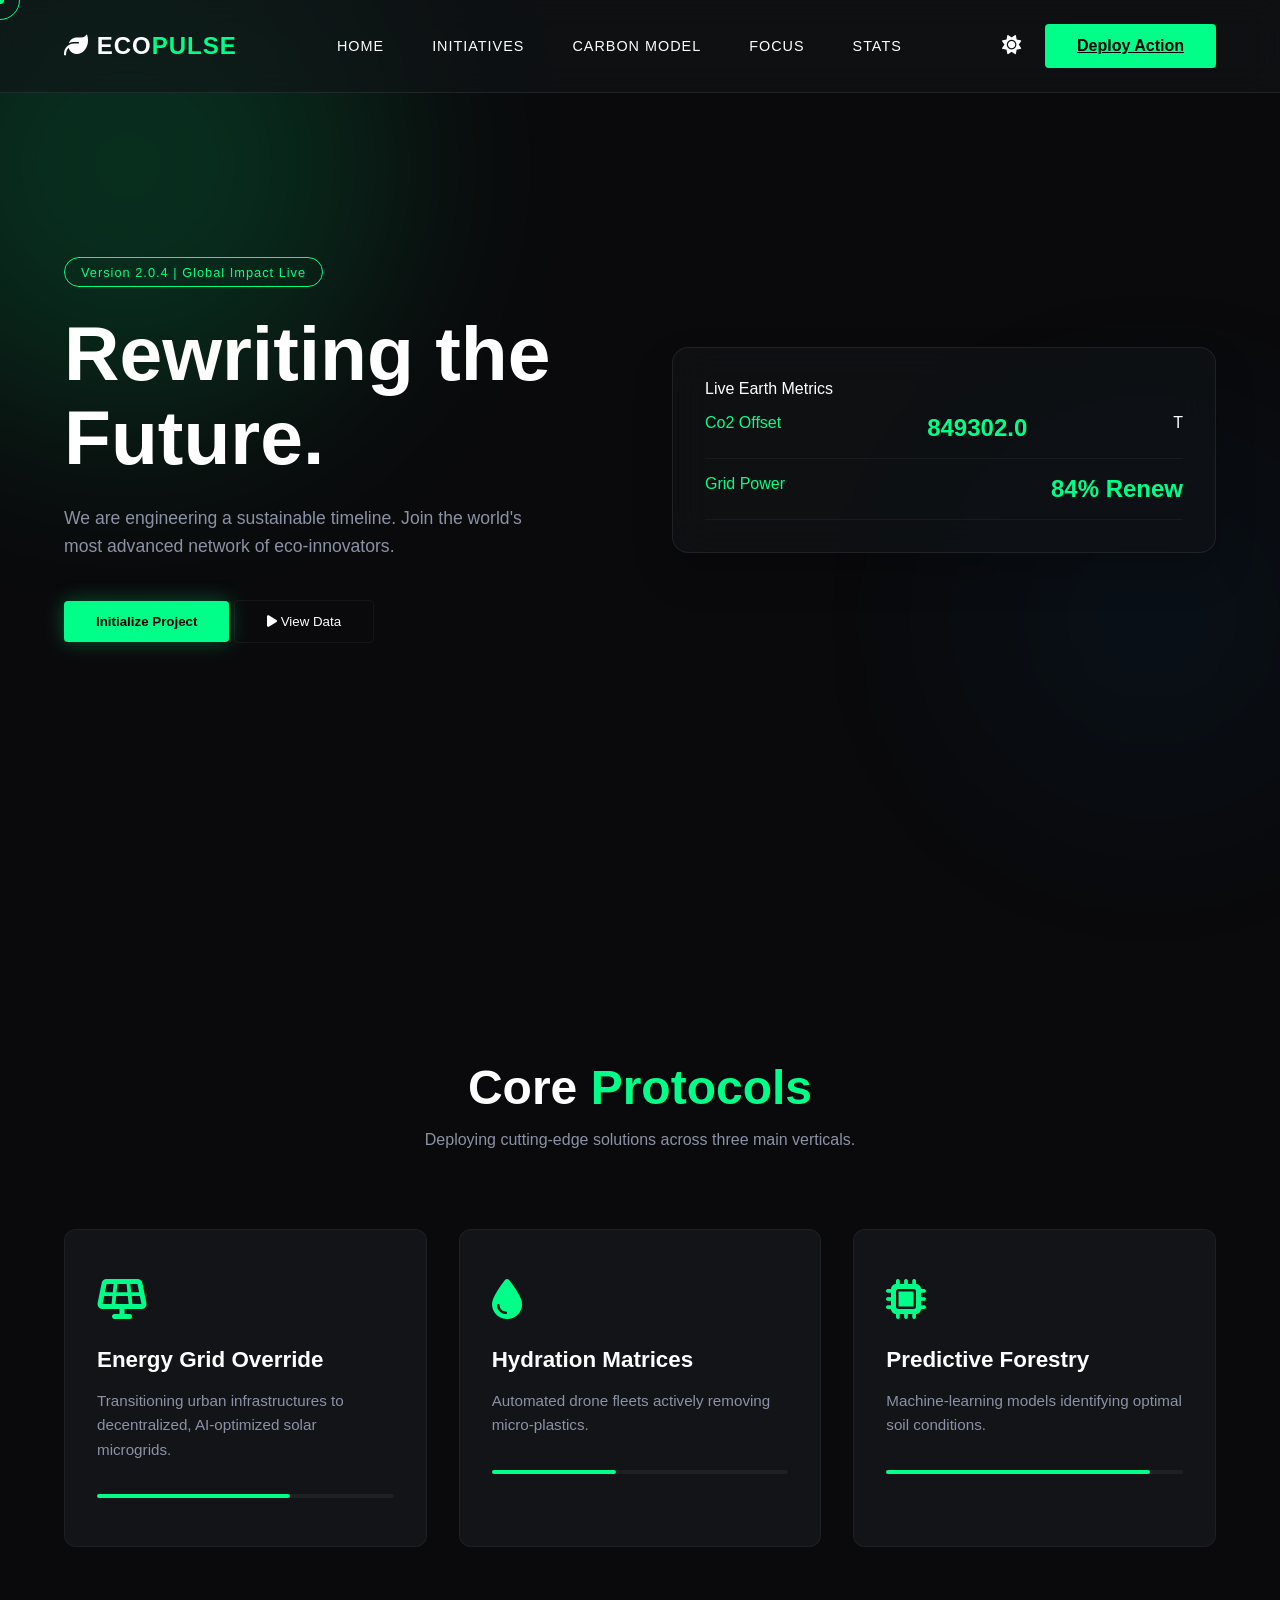
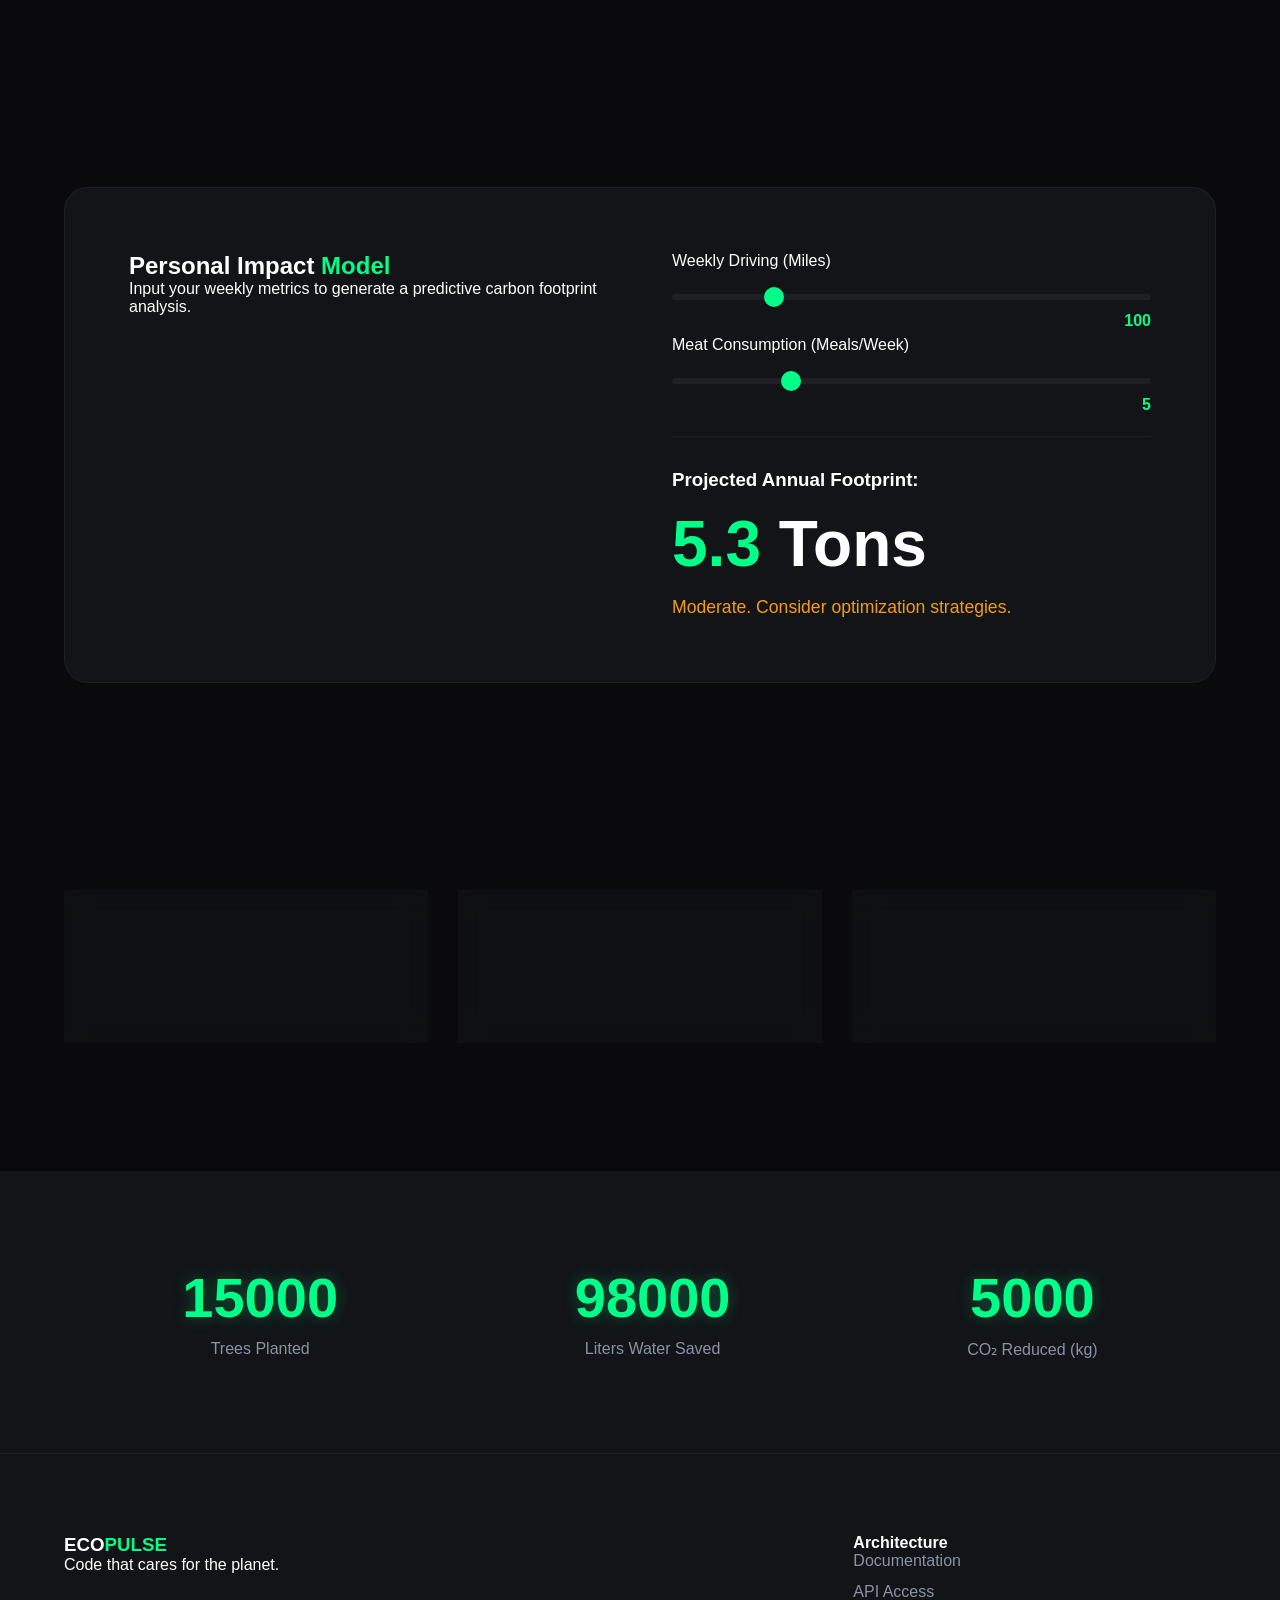
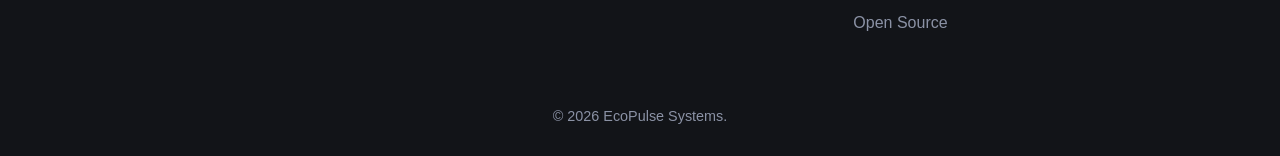
==== index.html @ dd0f26e0 "updated index.html" ====
<!DOCTYPE html>
<html lang="en" data-theme="dark">
<head>
<meta charset="UTF-8" />
<meta name="viewport" content="width=device-width, initial-scale=1.0" />

<title>EcoPulse | Next-Gen Sustainability</title>

<link
  href="https://api.fontshare.com/v2/css?f[]=clash-display@200,400,600,700&f[]=satoshi@300,400,500,700&display=swap"
  rel="stylesheet"
/>

<link
  rel="stylesheet"
  href="https://cdnjs.cloudflare.com/ajax/libs/font-awesome/6.4.0/css/all.min.css"
/>

<style>
:root{
    --bg-base:#0a0a0c;
    --bg-surface:#121418;

    --text-primary:#ffffff;
    --text-secondary:#8b92a5;

    --accent-primary:#00ff88;
    --accent-glow:rgba(0,255,136,.3);

    --border-color:rgba(255,255,255,.05);

    --glass-bg:rgba(18,20,24,.6);
    --glass-border:1px solid rgba(255,255,255,.08);

    --font-display:'Clash Display',sans-serif;
    --font-body:'Satoshi',sans-serif;

    --transition-smooth:all .4s cubic-bezier(.16,1,.3,1);
}

[data-theme="light"]{
    --bg-base:#f4f6f8;
    --bg-surface:#ffffff;

    --text-primary:#0f172a;
    --text-secondary:#64748b;

    --accent-primary:#059669;
    --accent-glow:rgba(5,150,105,.2);

    --border-color:rgba(0,0,0,.1);

    --glass-bg:rgba(255,255,255,.7);
    --glass-border:1px solid rgba(0,0,0,.05);
}

*{
    margin:0;
    padding:0;
    box-sizing:border-box;
}

html{
    scroll-behavior:smooth;
}

body{
    background:var(--bg-base);
    color:var(--text-primary);
    font-family:var(--font-body);
    overflow-x:hidden;
    transition:background-color .5s ease,color .5s ease;
}

/* ================= CURSOR ================= */

.cursor-dot{
    width:8px;
    height:8px;
    background:var(--accent-primary);
    position:fixed;
    border-radius:50%;
    pointer-events:none;
    z-index:9999;
    transform:translate(-50%,-50%);
}

.cursor-outline{
    width:40px;
    height:40px;
    border:1px solid var(--accent-primary);
    position:fixed;
    border-radius:50%;
    pointer-events:none;
    z-index:9998;
    transform:translate(-50%,-50%);
    transition:width .2s,height .2s,background-color .2s;
}

/* ================= PRELOADER ================= */

.preloader{
    position:fixed;
    inset:0;
    background:var(--bg-base);
    z-index:10000;

    display:flex;
    flex-direction:column;
    justify-content:center;
    align-items:center;

    transition:opacity .8s ease;
}

.loader-ring{
    width:60px;
    height:60px;
    border:3px solid var(--border-color);
    border-top-color:var(--accent-primary);
    border-radius:50%;

    animation:spin 1s linear infinite;
    margin-bottom:20px;
}

@keyframes spin{
    100%{
        transform:rotate(360deg);
    }
}

/* ================= AMBIENT ================= */

.ambient-orb{
    position:fixed;
    border-radius:50%;
    filter:blur(100px);
    z-index:-1;
    opacity:.5;
}

.orb-1{
    width:40vw;
    height:40vw;
    background:var(--accent-glow);
    top:-10%;
    left:-10%;
}

.orb-2{
    width:30vw;
    height:30vw;
    background:rgba(0,150,255,.1);
    bottom:10%;
    right:-5%;
}

/* ================= TYPOGRAPHY ================= */

h1,h2,h3{
    font-family:var(--font-display);
    font-weight:600;
}

span{
    color:var(--accent-primary);
}

/* ================= NAVBAR ================= */

.navbar{
    position:fixed;
    top:0;
    width:100%;
    padding:1.5rem 5%;

    display:flex;
    justify-content:space-between;
    align-items:center;

    background:var(--glass-bg);
    backdrop-filter:blur(16px);

    border-bottom:var(--glass-border);

    z-index:100;

    transition:var(--transition-smooth);
}

.navbar.scrolled{
    padding:1rem 5%;
}

.logo{
    font-size:1.5rem;
    font-family:var(--font-display);
    font-weight:700;
    letter-spacing:1px;
}

.nav-links{
    display:flex;
    gap:3rem;
    list-style:none;
}

.nav-links a{
    color:var(--text-primary);
    text-decoration:none;
    font-weight:500;
    font-size:.9rem;
    text-transform:uppercase;
    letter-spacing:1px;
}

.nav-actions{
    display:flex;
    gap:1.5rem;
    align-items:center;
}

#theme-toggle{
    background:none;
    border:none;
    color:var(--text-primary);
    font-size:1.2rem;
}

/* ================= BUTTONS ================= */

.btn-primary{
    background:var(--accent-primary);
    color:#000;

    padding:.8rem 2rem;

    border:none;
    border-radius:4px;

    font-weight:600;
    font-family:var(--font-body);

    transition:var(--transition-smooth);
}

.btn-glow{
    box-shadow:0 0 20px var(--accent-glow);
}

.btn-primary:hover{
    transform:translateY(-2px);
    box-shadow:0 0 30px var(--accent-glow);
}

.btn-secondary{
    background:transparent;
    color:var(--text-primary);

    padding:.8rem 2rem;

    border:1px solid var(--border-color);
    border-radius:4px;

    transition:var(--transition-smooth);
}

.btn-secondary:hover{
    background:var(--border-color);
}

/* ================= HERO ================= */

.hero{
    min-height:100vh;

    display:grid;
    grid-template-columns:1fr 1fr;

    align-items:center;

    padding:0 5%;
    gap:4rem;

    position:relative;
}

.hero-content h1{
    font-size:clamp(3rem,6vw,5.5rem);
    line-height:1.1;
    margin:1.5rem 0;
}

.hero-description{
    color:var(--text-secondary);
    font-size:1.1rem;
    line-height:1.6;

    max-width:500px;

    margin-bottom:2.5rem;
}

.badge{
    display:inline-block;

    padding:.4rem 1rem;

    border:1px solid var(--accent-primary);

    color:var(--accent-primary);

    border-radius:50px;

    font-size:.8rem;
    letter-spacing:1px;
}

/* ================= GLASS PANEL ================= */

.glass-panel{
    background:var(--glass-bg);
    backdrop-filter:blur(20px);

    border:var(--glass-border);

    border-radius:16px;
    padding:2rem;

    box-shadow:0 20px 40px rgba(0,0,0,.2);
}

.floating{
    animation:float 6s ease-in-out infinite;
}

@keyframes float{
    0%{
        transform:translateY(0);
    }

    50%{
        transform:translateY(-20px);
    }

    100%{
        transform:translateY(0);
    }
}

.metric{
    display:flex;
    justify-content:space-between;

    padding:1rem 0;

    border-bottom:1px solid var(--border-color);
}

.metric .value{
    font-family:var(--font-display);
    font-size:1.5rem;
    font-weight:600;
}

.text-green{
    color:var(--accent-primary);
}

/* ================= FEATURES ================= */

.features-section{
    padding:10rem 5%;
}

.section-header{
    text-align:center;
    margin-bottom:5rem;
}

.section-header h2{
    font-size:3rem;
}

.section-header p{
    color:var(--text-secondary);
    margin-top:1rem;
}

.cards-wrapper{
    display:grid;
    grid-template-columns:repeat(auto-fit,minmax(300px,1fr));
    gap:2rem;
}

.feature-card{
    background:var(--bg-surface);

    border:1px solid var(--border-color);

    padding:3rem 2rem;

    border-radius:12px;

    transition:var(--transition-smooth);

    position:relative;
    overflow:hidden;
}

.feature-card:hover{
    transform:translateY(-10px);
    border-color:var(--accent-primary);
}

.card-icon{
    font-size:2.5rem;
    color:var(--accent-primary);
    margin-bottom:1.5rem;
}

.feature-card h3{
    margin-bottom:1rem;
    font-size:1.4rem;
}

.feature-card p{
    color:var(--text-secondary);
    line-height:1.6;
    font-size:.95rem;
    margin-bottom:2rem;
}
/* ================= POPUP ================= */

.protocol-popup{
    position:fixed;
    inset:0;

    background:rgba(0,0,0,.7);

    backdrop-filter:blur(10px);

    display:none;
    justify-content:center;
    align-items:center;

    padding:2rem;

    z-index:9999;
}

.protocol-popup.active{
    display:flex;
}
.protocol-popup{
    display:none;
}
.popup-card{
    position:relative;
}

.popup-card{
    position:relative;

    width:90%;
    max-width:900px;

    max-height:85vh;

    overflow-y:auto;

    padding:40px;

    border-radius:25px;

    background:var(--bg-surface);

    border:1px solid var(--border-color);

    box-shadow:0 0 40px rgba(0,0,0,.5);
}

@keyframes popupShow{

    from{
        opacity:0;
        transform:translateY(30px) scale(.95);
    }

    to{
        opacity:1;
        transform:translateY(0) scale(1);
    }
}

#close-popup{
    position:absolute;
    top:15px;
    right:15px;

    width:45px;
    height:45px;

    border:none;
    border-radius:50%;

    background:#00ff88;
    color:#000;

    display:flex;
    align-items:center;
    justify-content:center;

    font-size:1.4rem;
    font-weight:bold;

    z-index:999999;

    cursor:pointer;

    box-shadow:0 0 20px rgba(0,255,136,.5);

    transition:.3s ease;
}

#close-popup:hover{
    transform:scale(1.1) rotate(90deg);
}
.popup-header{
    text-align:center;
    margin-bottom:3rem;
}

.popup-header h2{
    font-size:3rem;
    margin-bottom:1rem;
}

.popup-header p{
    color:var(--text-secondary);
    line-height:1.7;
}

.mode-switcher{
    display:flex;
    justify-content:center;
    gap:1rem;
    margin-bottom:2rem;
    flex-wrap:wrap;
}

.mode-btn{
    background:var(--bg-base);

    border:1px solid var(--border-color);

    color:var(--text-primary);

    padding:.8rem 1.5rem;

    border-radius:12px;

    transition:.3s;
}

.mode-btn.active{
    background:var(--accent-primary);
    color:#000;
}

.graph-container{
    position:relative;

    height:320px;

    background:var(--glass-bg);

    border:1px solid var(--border-color);

    border-radius:20px;

    overflow:hidden;

    margin-bottom:3rem;
}

.graph-grid{
    position:absolute;
    inset:0;

    background-image:
        linear-gradient(
            rgba(255,255,255,.04) 1px,
            transparent 1px
        ),
        linear-gradient(
            90deg,
            rgba(255,255,255,.04) 1px,
            transparent 1px
        );

    background-size:50px 50px;
}

.graph-svg{
    width:100%;
    height:100%;
}

.stats-grid{
    display:grid;
    grid-template-columns:repeat(auto-fit,minmax(200px,1fr));
    gap:2rem;

    margin-bottom:2rem;
}

.info-box{
    background:var(--bg-base);

    border:1px solid var(--border-color);

    border-radius:20px;

    padding:2rem;

    text-align:center;
}

.info-box h3{
    color:var(--accent-primary);
    font-size:2rem;
    margin-bottom:10px;
}

.info-box p{
    color:var(--text-secondary);
}

.protocol-info{
    background:var(--glass-bg);

    border:1px solid var(--border-color);

    border-radius:20px;

    padding:2rem;
}

.protocol-info h3{
    margin-bottom:1rem;
}

.protocol-info p{
    color:var(--text-secondary);
    line-height:1.8;
}

.card-progress{
    height:4px;
    background:var(--border-color);
    border-radius:2px;
    width:100%;
}

.progress-fill{
    height:100%;
    background:var(--accent-primary);
    border-radius:2px;
}
#close-popup{
    position:absolute;
    top:20px;
    right:20px;

    width:55px;
    height:55px;

    background:white;
    color:black;

    border:3px solid #00ff88;
    border-radius:50%;

    display:flex;
    align-items:center;
    justify-content:center;

    font-size:28px;
    font-weight:900;

    z-index:999999999;

    cursor:pointer;

    box-shadow:
        0 0 20px rgba(0,255,136,.7),
        0 0 40px rgba(0,255,136,.3);

    transition:.3s ease;
}

#close-popup:hover{
    transform:scale(1.12) rotate(90deg);
}

/* ================= CALCULATOR ================= */

.interactive-section{
    padding:5rem 5%;
    display:flex;
    justify-content:center;
}

.calculator-container{
    display:grid;
    grid-template-columns:1fr 1fr;
    gap:4rem;

    background:var(--bg-surface);

    padding:4rem;

    border-radius:24px;

    border:1px solid var(--border-color);

    width:100%;
    max-width:1200px;
}

/* ================= FOCUS CARDS ================= */

#Focus{
    padding:8rem 5%;
}

.cards{
    display:grid;
    grid-template-columns:repeat(auto-fit,minmax(260px,1fr));
    gap:30px;
}

.card{
    background:var(--glass-bg);

    backdrop-filter:blur(12px);

    border:1px solid var(--border-color);

    padding:30px;

    border-radius:25px;

    text-align:center;

    transition:.4s;

    position:relative;
    overflow:hidden;
}

.card::before{
    content:"";

    position:absolute;

    top:-50%;
    left:-50%;

    width:200%;
    height:200%;

    background:linear-gradient(
        45deg,
        transparent,
        var(--accent-primary),
        transparent
    );

    transform:rotate(45deg);

    opacity:0;

    transition:.5s;
}

.card:hover::before{
    opacity:.4;
}

.card:hover{
    transform:translateY(-15px) scale(1.05);
    box-shadow:0 0 35px var(--accent-glow);
}

.card img{
    width:70px;
    margin-bottom:20px;
}

.card p{
    color:var(--text-secondary);
    margin-top:10px;
}


/* ================= FOCUS POPUP ================= */

.focus-popup{
    position:fixed;
    inset:0;

    background:rgba(0,0,0,.7);
    backdrop-filter:blur(10px);

    display:none;
    align-items:center;
    justify-content:center;

    padding:20px;

    z-index:9999;
}

.focus-popup.active{
    display:flex;
}

.focus-popup-card{
    position:relative;

    width:90%;
    max-width:850px;

    background:var(--bg-surface);

    border:1px solid var(--border-color);

    border-radius:25px;

    padding:40px;

    overflow:hidden;

    animation:popupShow .4s ease;
}

@keyframes popupShow{
    from{
        opacity:0;
        transform:scale(.9);
    }

    to{
        opacity:1;
        transform:scale(1);
    }
}

#close-focus-popup{
    position:absolute;
    top:15px;
    right:15px;

    width:40px;
    height:40px;

    border:none;
    border-radius:50%;

    background:var(--accent-primary);
    color:#000;

    font-size:20px;
    font-weight:bold;

    cursor:pointer;
}

.focus-top h2{
    font-size:2.5rem;
    margin-bottom:20px;
}

.focus-top p{
    color:var(--text-secondary);
    line-height:1.8;
    font-size:1.05rem;
}

.focus-stats{
    margin-top:40px;

    display:grid;
    grid-template-columns:repeat(auto-fit,minmax(180px,1fr));

    gap:20px;
}

.focus-stat-box{
    background:rgba(255,255,255,.03);

    border:1px solid var(--border-color);

    padding:25px;

    border-radius:20px;

    text-align:center;
}

.focus-stat-box h3{
    font-size:2rem;
    color:var(--accent-primary);

    margin-bottom:10px;
}

.focus-stat-box p{
    color:var(--text-secondary);
}
/* ================= STATS ================= */

#stats{
    display:flex;
    justify-content:space-around;
    flex-wrap:wrap;

    background:var(--bg-surface);

    padding:4rem 5%;
}

.stat{
    text-align:center;
    margin:30px;
}

.stat h3{
    font-size:3.5rem;
    color:var(--accent-primary);

    text-shadow:0 0 15px var(--accent-glow);
}

.stat p{
    color:var(--text-secondary);
    margin-top:10px;
}

/* ================= FORM ================= */

.input-group{
    margin-bottom:2rem;
}

.input-group label{
    display:block;
    margin-bottom:1rem;
    font-weight:500;
}

.slider{
    width:100%;
    appearance:none;

    height:6px;
    border-radius:3px;

    background:var(--border-color);

    outline:none;
}

.slider::-webkit-slider-thumb{
    appearance:none;

    width:20px;
    height:20px;

    border-radius:50%;

    background:var(--accent-primary);
}

.slider-val{
    float:right;
    margin-top:.5rem;

    font-family:var(--font-display);
    font-weight:600;

    color:var(--accent-primary);
}

.result-display{
    margin-top:3rem;
    padding-top:2rem;

    border-top:1px solid var(--border-color);
}

.result-number{
    font-size:4rem;
    font-family:var(--font-display);
    font-weight:700;

    color:var(--text-primary);

    margin:1rem 0;
}

.feedback-text{
    font-size:1.1rem;
}

/* ================= FOOTER ================= */

footer{
    padding:5rem 5% 2rem;

    background:var(--bg-surface);

    border-top:1px solid var(--border-color);
}

.footer-grid{
    display:grid;
    grid-template-columns:2fr 1fr;
    gap:4rem;

    margin-bottom:4rem;
}

.footer-links a{
    display:block;

    color:var(--text-secondary);

    text-decoration:none;

    margin-bottom:.8rem;
}

.footer-links a:hover{
    color:var(--accent-primary);
}

.footer-bottom{
    text-align:center;
    color:var(--text-secondary);
    font-size:.9rem;
}

/* ================= RESPONSIVE ================= */

@media(max-width:968px){

    .hero,
    .calculator-container{
        grid-template-columns:1fr;
    }

    .nav-links{
        display:none;
    }

    .hero-content{
        text-align:center;
        margin-top:6rem;
    }

    .hero-description{
        margin:1.5rem auto;
    }

    #stats{
        flex-direction:column;
        align-items:center;
    }
}
</style>
</head>

<body>

<div class="cursor-dot"></div>
<div class="cursor-outline"></div>

<div class="preloader" id="preloader">
    <div class="loader-ring"></div>
    <span class="loader-text">Initializing EcoPulse...</span>
</div>

<div class="ambient-orb orb-1"></div>
<div class="ambient-orb orb-2"></div>

<nav class="navbar" id="navbar">

    <div class="logo">
        <i class="fa-solid fa-leaf"></i>
        ECO<span>PULSE</span>
    </div>

    <ul class="nav-links">
        <li><a href="#home" class="hover-target">Home</a></li>
        <li><a href="#mission" class="hover-target">Initiatives</a></li>
        <li><a href="#calculator" class="hover-target">Carbon Model</a></li>
        <li><a href="#Focus" class="hover-target">Focus</a></li>
        <li><a href="#stats" class="hover-target">Stats</a></li>
    </ul>

    <div class="nav-actions">

        <button id="theme-toggle" class="hover-target">
            <i class="fa-solid fa-sun"></i>
        </button>

        <a href="#join" class="btn-primary hover-target">
            Deploy Action
        </a>

    </div>

</nav>

<main>

<section id="home" class="hero">

    <div class="hero-content">

        <div class="badge">
            Version 2.0.4 | Global Impact Live
        </div>

        <h1>
            Rewriting the Future.
        </h1>

        <p class="hero-description">
            We are engineering a sustainable timeline.
            Join the world's most advanced network of eco-innovators.
        </p>

        <div class="hero-cta">

            <button class="btn-primary hover-target btn-glow" id="initiateProjectBtn">
                Initialize Project
            </button>

            <button class="btn-secondary hover-target" id="viewDataBtn">
                <i class="fa-solid fa-play"></i>
                View Data
            </button>

        </div>

    </div>

    <div class="hero-visual">

        <div class="glass-panel floating">

            <div class="panel-header">
                Live Earth Metrics
            </div>

            <div class="panel-body">

                <div class="metric">
                    <span class="label">Co2 Offset</span>
                    <span class="value dynamic-counter" data-target="849302">0</span>T
                </div>

                <div class="metric">
                    <span class="label">Grid Power</span>
                    <span class="value text-green">84% Renew</span>
                </div>

            </div>

        </div>

    </div>

</section>

<section id="mission" class="features-section">

    <div class="section-header">

        <h2>
            Core <span>Protocols</span>
        </h2>

        <p>
            Deploying cutting-edge solutions across three main verticals.
        </p>

    </div>

    <div class="cards-wrapper">

        <div class="feature-card hover-target">

            <div class="card-icon">
                <i class="fa-solid fa-solar-panel"></i>
            </div>

            <h3>Energy Grid Override</h3>

            <p>
                Transitioning urban infrastructures to decentralized,
                AI-optimized solar microgrids.
            </p>

            <div class="card-progress">
                <div class="progress-fill" style="width:65%"></div>
            </div>

        </div>

        <div class="feature-card hover-target">

            <div class="card-icon">
                <i class="fa-solid fa-droplet"></i>
            </div>

            <h3>Hydration Matrices</h3>

            <p>
                Automated drone fleets actively removing micro-plastics.
            </p>

            <div class="card-progress">
                <div class="progress-fill" style="width:42%"></div>
            </div>

        </div>

        <div class="feature-card hover-target">

            <div class="card-icon">
                <i class="fa-solid fa-microchip"></i>
            </div>

            <h3>Predictive Forestry</h3>

            <p>
                Machine-learning models identifying optimal soil conditions.
            </p>

            <div class="card-progress">
                <div class="progress-fill" style="width:89%"></div>
            </div>

        </div>

    </div>

</section>
<!-- =========================
PUT THIS RIGHT BELOW
THE CORE PROTOCOLS SECTION
========================= -->

<section id="protocol-popup" class="protocol-popup">

    <div class="popup-card">

         <button id="close-popup">✕</button>

        <div class="popup-header">

            <h2 id="popup-title">
                Energy Grid <span>Override</span>
            </h2>

            <p id="popup-description">
                Smart renewable energy distribution system.
            </p>

        </div>

        <div class="mode-switcher">

            <button class="mode-btn active" data-mode="1">
                1Y
            </button>

            <button class="mode-btn" data-mode="5">
                5Y
            </button>

            <button class="mode-btn" data-mode="10">
                10Y
            </button>

            <button class="mode-btn" data-mode="max">
                MAX
            </button>

        </div>

        <div class="graph-container">

            <div class="graph-grid"></div>

            <svg class="graph-svg" viewBox="0 0 800 300">

                <polyline
                    id="graph-line"
                    fill="none"
                    stroke="var(--accent-primary)"
                    stroke-width="5"
                    stroke-linecap="round"
                    stroke-linejoin="round"
                ></polyline>

            </svg>

        </div>

        <div class="stats-grid">

            <div class="info-box">
                <h3 id="popup-stat1">84%</h3>
                <p>Efficiency</p>
            </div>

            <div class="info-box">
                <h3 id="popup-stat2">2.3M</h3>
                <p>People Impacted</p>
            </div>

            <div class="info-box">
                <h3 id="popup-stat3">-45%</h3>
                <p>Carbon Reduction</p>
            </div>

        </div>

        <div class="protocol-info">

            <h3>
                System Overview
            </h3>

            <p id="popup-info">
                Detailed information appears here.
            </p>

        </div>

    </div>

</section>

<section id="calculator" class="interactive-section">

    <div class="calculator-container">

        <div class="calc-info">

            <h2>
                Personal Impact <span>Model</span>
            </h2>

            <p>
                Input your weekly metrics to generate
                a predictive carbon footprint analysis.
            </p>

        </div>

        <div class="calc-form">

            <div class="input-group">

                <label>Weekly Driving (Miles)</label>

                <input
                    type="range"
                    id="drive-input"
                    min="0"
                    max="500"
                    value="100"
                    class="slider hover-target"
                />

                <span id="drive-val" class="slider-val">100</span>

            </div>

            <div class="input-group">

                <label>Meat Consumption (Meals/Week)</label>

                <input
                    type="range"
                    id="meat-input"
                    min="0"
                    max="21"
                    value="5"
                    class="slider hover-target"
                />

                <span id="meat-val" class="slider-val">5</span>

            </div>

            <div class="result-display">

                <h3>Projected Annual Footprint:</h3>

                <div class="result-number">
                    <span id="total-carbon">4.2</span>
                    Tons
                </div>

                <p id="calc-feedback" class="feedback-text text-green">
                    Optimal. You are below the global average.
                </p>

            </div>

        </div>

    </div>

</section>

<section id="Focus">

    <div class="cards">

        <div class="card">

            <img src="https://cdn-icons-png.flaticon.com/512/2917/2917990.png">

            <h3>Clean Air</h3>

            <p>
                Reduce pollution and protect lungs.
            </p>

        </div>

        <div class="card">

            <img src="https://cdn-icons-png.flaticon.com/512/4149/4149641.png">

            <h3>Pure Water</h3>

            <p>
                Safe water for every life.
            </p>

        </div>

        <div class="card">

            <img src="https://cdn-icons-png.flaticon.com/512/616/616408.png">

            <h3>Wildlife</h3>

            <p>
                Protect nature’s beauty.
            </p>

        </div>

    </div>

</section>
<div class="focus-popup" id="focus-popup">

    <div class="focus-popup-card">

        <button id="close-focus-popup">✕</button>

        <div class="focus-top">

            <h2 id="focus-title"></h2>

            <p id="focus-description"></p>

        </div>

        <div class="focus-stats">

            <div class="focus-stat-box">
                <h3 id="focus-stat1"></h3>
                <p id="focus-label1"></p>
            </div>

            <div class="focus-stat-box">
                <h3 id="focus-stat2"></h3>
                <p id="focus-label2"></p>
            </div>

            <div class="focus-stat-box">
                <h3 id="focus-stat3"></h3>
                <p id="focus-label3"></p>
            </div>

        </div>

    </div>

</div>

<section id="stats">

    <div class="stat">
        <h3 id="trees">15000</h3>
        <p>Trees Planted</p>
    </div>

    <div class="stat">
        <h3 id="water">98000</h3>
        <p>Liters Water Saved</p>
    </div>

    <div class="stat">
        <h3 id="carbon">5000</h3>
        <p>CO₂ Reduced (kg)</p>
    </div>

</section>

</main>

<footer>

    <div class="footer-grid">

        <div class="footer-brand">

            <h3>
                ECO<span>PULSE</span>
            </h3>

            <p>
                Code that cares for the planet.
            </p>

        </div>

        <div class="footer-links">

            <h4>Architecture</h4>

            <a href="#">Documentation</a>
            <a href="#">API Access</a>
            <a href="#">Open Source</a>

        </div>

    </div>

    <div class="footer-bottom">
        <p>&copy; 2026 EcoPulse Systems.</p>
    </div>

</footer>

<script>
const App = {

    state:{
        theme:'dark',
        calculator:{
            drive:100,
            meat:5
        }
    },

    init(){

        this.cacheDOM();
        this.bindEvents();
        this.initPreloader();
        this.initCursor();
        this.initObserver();
        this.calculateFootprint();
    },

    cacheDOM(){

        this.html=document.documentElement;

        this.preloader=document.getElementById('preloader');

        this.cursorDot=document.querySelector('.cursor-dot');
        this.cursorOutline=document.querySelector('.cursor-outline');

        this.hoverTargets=document.querySelectorAll('.hover-target');

        this.themeBtn=document.getElementById('theme-toggle');

        this.navbar=document.getElementById('navbar');

        this.driveInput=document.getElementById('drive-input');
        this.meatInput=document.getElementById('meat-input');

        this.driveVal=document.getElementById('drive-val');
        this.meatVal=document.getElementById('meat-val');

        this.totalOutput=document.getElementById('total-carbon');

        this.feedbackText=document.getElementById('calc-feedback');

        this.counters=document.querySelectorAll('.dynamic-counter');
    },

    bindEvents(){

        this.themeBtn.addEventListener(
            'click',
            ()=>this.toggleTheme()
        );

        window.addEventListener(
            'scroll',
            ()=>{
                requestAnimationFrame(
                    ()=>this.handleScroll()
                );
            }
        );

        this.driveInput.addEventListener(
            'input',
            (e)=>this.updateCalcState('drive',e.target.value)
        );

        this.meatInput.addEventListener(
            'input',
            (e)=>this.updateCalcState('meat',e.target.value)
        );
    },

    initPreloader(){

        window.addEventListener('load',()=>{

            setTimeout(()=>{

                this.preloader.style.opacity='0';

                setTimeout(()=>{
                    this.preloader.remove();
                },800);

            },1000);

        });

    },

    initCursor(){

        window.addEventListener('mousemove',(e)=>{

            const x=e.clientX;
            const y=e.clientY;

            this.cursorDot.style.left=`${x}px`;
            this.cursorDot.style.top=`${y}px`;

            this.cursorOutline.animate(
                {
                    left:`${x}px`,
                    top:`${y}px`
                },
                {
                    duration:150,
                    fill:'forwards'
                }
            );

        });

        this.hoverTargets.forEach(target=>{

            target.addEventListener('mouseenter',()=>{

                this.cursorOutline.style.width='60px';
                this.cursorOutline.style.height='60px';

                this.cursorOutline.style.backgroundColor=
                    'rgba(0,255,136,.1)';

            });

            target.addEventListener('mouseleave',()=>{

                this.cursorOutline.style.width='40px';
                this.cursorOutline.style.height='40px';

                this.cursorOutline.style.backgroundColor='transparent';

            });

        });

    },

    handleScroll(){

        if(window.scrollY>50){
            this.navbar.classList.add('scrolled');
        }else{
            this.navbar.classList.remove('scrolled');
        }

        const heroContent=document.querySelector('.hero-content');

        if(heroContent){

            const scrollPos=window.scrollY;

            heroContent.style.transform=
                `translateY(${scrollPos*.2}px)`;

            heroContent.style.opacity=
                1-(scrollPos*.003);
        }

    },

    toggleTheme(){

        this.state.theme=
            this.state.theme==='dark'
            ? 'light'
            : 'dark';

        this.html.setAttribute(
            'data-theme',
            this.state.theme
        );

        const icon=this.themeBtn.querySelector('i');

        if(this.state.theme==='light'){

            icon.classList.remove('fa-sun');
            icon.classList.add('fa-moon');

        }else{

            icon.classList.remove('fa-moon');
            icon.classList.add('fa-sun');

        }

    },

    updateCalcState(type,value){

        this.state.calculator[type]=parseInt(value);

        if(type==='drive'){
            this.driveVal.innerText=value;
        }

        if(type==='meat'){
            this.meatVal.innerText=value;
        }

        this.calculateFootprint();
    },

    calculateFootprint(){

        const {drive,meat}=this.state.calculator;

        const driveFactor=.02;
        const meatFactor=.15;
        const baseCarbon=2.5;

        let total=
            baseCarbon+
            (drive*driveFactor)+
            (meat*meatFactor);

        total=total.toFixed(1);

        this.animateValue(
            this.totalOutput,
            parseFloat(this.totalOutput.innerText),
            total,
            300
        );

        if(total<5){

            this.feedbackText.innerText=
                'Optimal. You are operating below the global average.';

            this.feedbackText.style.color=
                'var(--accent-primary)';

        }else if(total<8){

            this.feedbackText.innerText=
                'Moderate. Consider optimization strategies.';

            this.feedbackText.style.color='#f59e0b';

        }else{

            this.feedbackText.innerText=
                'Critical. Carbon output exceeds sustainable limits.';

            this.feedbackText.style.color='#ef4444';

        }

    },

    animateValue(obj,start,end,duration){

        let startTimestamp=null;

        const step=(timestamp)=>{

            if(!startTimestamp){
                startTimestamp=timestamp;
            }

            const progress=Math.min(
                (timestamp-startTimestamp)/duration,
                1
            );

            obj.innerHTML=
                (
                    progress*(end-start)+start
                ).toFixed(1);

            if(progress<1){
                requestAnimationFrame(step);
            }

        };

        requestAnimationFrame(step);

    },

    initObserver(){

        const observer=new IntersectionObserver(
            (entries,obs)=>{

                entries.forEach(entry=>{

                    if(entry.isIntersecting){

                        if(
                            entry.target.classList.contains(
                                'dynamic-counter'
                            )
                        ){

                            const targetVal=parseInt(
                                entry.target.getAttribute('data-target')
                            );

                            this.animateValue(
                                entry.target,
                                0,
                                targetVal,
                                2000
                            );

                            obs.unobserve(entry.target);

                        }

                    }

                });

            },
            {
                threshold:.1
            }
        );

        this.counters.forEach(counter=>{
            observer.observe(counter);
        });

    }

};

document.addEventListener(
    'DOMContentLoaded',
    ()=>App.init()
);

/* NAV BUTTONS */

document.querySelectorAll('.btn-primary').forEach(btn=>{

    btn.addEventListener('click',(e)=>{

        if(btn.textContent.includes('Deploy')){
            e.preventDefault();
            window.location.href='react.html';
        }

    });

});

document.getElementById('viewDataBtn')
.addEventListener('click',()=>{

    window.location.href='data.html';

});

document.getElementById('initiateProjectBtn')
.addEventListener('click',()=>{

    window.location.href='initialize.html';

});
/* ================= PROTOCOL POPUP ================= */

const protocolData = {

    energy:{
        title:"Energy Grid <span>Override</span>",
        description:"AI-powered renewable energy ecosystem controlling smart solar grids.",
        info:"Energy Grid Override distributes renewable electricity across connected cities using predictive AI balancing systems. The protocol analyzes demand spikes, weather conditions, and battery reserves to optimize energy efficiency in real time.",
        stats:["84%","2.3M","-45%"],
        graphs:{
            1:[30,60,90,120,150,180,220],
            5:[40,80,130,210,300,420,550],
            10:[60,120,220,340,500,690,850],
            max:[80,170,320,520,760,980,1200]
        }
    },

    water:{
        title:"Hydration <span>Matrices</span>",
        description:"Autonomous purification drones restoring oceans and freshwater systems.",
        info:"Hydration Matrices deploy underwater AI drones that scan water chemistry, identify toxic contamination, and remove microplastics from marine ecosystems. Real-time monitoring improves biodiversity recovery rates worldwide.",
        stats:["63%","980K","-31%"],
        graphs:{
            1:[20,40,65,90,130,170,210],
            5:[35,70,120,180,260,350,470],
            10:[50,110,180,300,450,620,800],
            max:[80,160,290,480,700,980,1300]
        }
    },

    forest:{
        title:"Predictive <span>Forestry</span>",
        description:"Machine-learning climate systems restoring forests and biodiversity.",
        info:"Predictive Forestry uses satellite imaging and climate simulations to determine the best vegetation placement strategy for long-term ecosystem survival. Drone-assisted planting accelerates global reforestation efforts.",
        stats:["91%","1.4M","+72%"],
        graphs:{
            1:[40,70,110,150,200,250,320],
            5:[60,120,200,320,470,650,860],
            10:[90,180,320,500,760,1040,1380],
            max:[130,280,520,820,1200,1680,2200]
        }
    }
};

const popup =
    document.getElementById("protocol-popup");

const graphLine =
    document.getElementById("graph-line");

let currentProtocol = "energy";
let currentMode = "1";

function drawGraph(data){

    const width = 800;
    const height = 300;

    const max = Math.max(...data);

    const stepX = width / (data.length - 1);

    let points = "";

    data.forEach((value,index)=>{

        const x = index * stepX;

        const y =
            height -
            ((value/max) * 240) -
            20;

        points += `${x},${y} `;
    });

    graphLine.setAttribute(
        "points",
        points
    );
}

function openProtocol(protocol){

    currentProtocol = protocol;

    const data =
        protocolData[protocol];

    document.getElementById("popup-title")
    .innerHTML = data.title;

    document.getElementById("popup-description")
    .innerText = data.description;

    document.getElementById("popup-info")
    .innerText = data.info;

    document.getElementById("popup-stat1")
    .innerText = data.stats[0];

    document.getElementById("popup-stat2")
    .innerText = data.stats[1];

    document.getElementById("popup-stat3")
    .innerText = data.stats[2];

    drawGraph(data.graphs[currentMode]);

    popup.classList.add("active");
}

document.getElementById("close-popup")
.addEventListener("click",()=>{

    popup.classList.remove("active");

});

document.querySelectorAll(".mode-btn")
.forEach(btn=>{

    btn.addEventListener("click",()=>{

        document.querySelectorAll(".mode-btn")
        .forEach(b=>b.classList.remove("active"));

        btn.classList.add("active");

        currentMode =
            btn.dataset.mode;

        drawGraph(
            protocolData[currentProtocol]
            .graphs[currentMode]
        );
    });

});

/* FEATURE CARD CLICKS */

const cards =
    document.querySelectorAll(".feature-card");

cards[0].addEventListener(
    "click",
    ()=>openProtocol("energy")
);

cards[1].addEventListener(
    "click",
    ()=>openProtocol("water")
);

cards[2].addEventListener(
    "click",
    ()=>openProtocol("forest")
);

/* INITIAL GRAPH */

drawGraph(
    protocolData.energy.graphs[1]
);
document
.getElementById("close-popup")
.addEventListener("click",()=>{

    document
    .getElementById("protocol-popup")
    .classList.remove("active");

});
/* ================= FOCUS CARD DATA ================= */

const focusData={

    "Clean Air":{
        description:
            "Clean air initiatives reduce toxic emissions, improve lung health, and lower climate-changing greenhouse gases across major cities.",

        stats:[
            {
                value:"72%",
                label:"Pollution Reduced"
            },

            {
                value:"1.4M",
                label:"Lives Improved"
            },

            {
                value:"320",
                label:"Cities Monitoring"
            }
        ]
    },

    "Pure Water":{
        description:
            "Advanced filtration systems and cleanup missions provide safe drinking water and remove dangerous contaminants from oceans and rivers.",

        stats:[
            {
                value:"98K",
                label:"Liters Saved"
            },

            {
                value:"45%",
                label:"Cleaner Oceans"
            },

            {
                value:"120",
                label:"River Projects"
            }
        ]
    },

    "Wildlife":{
        description:
            "Wildlife protection programs restore ecosystems, prevent extinction, and rebuild habitats for endangered species worldwide.",

        stats:[
            {
                value:"15K",
                label:"Animals Protected"
            },

            {
                value:"210",
                label:"Nature Zones"
            },

            {
                value:"89%",
                label:"Habitat Recovery"
            }
        ]
    }

};

/* ================= OPEN FOCUS POPUP ================= */

document.querySelectorAll("#Focus .card")
.forEach(card=>{

    card.addEventListener("click",()=>{

        const title=
            card.querySelector("h3").innerText;

        const data=focusData[title];

        document.getElementById("focus-title")
        .innerText=title;

        document.getElementById("focus-description")
        .innerText=data.description;

        document.getElementById("focus-stat1")
        .innerText=data.stats[0].value;

        document.getElementById("focus-label1")
        .innerText=data.stats[0].label;

        document.getElementById("focus-stat2")
        .innerText=data.stats[1].value;

        document.getElementById("focus-label2")
        .innerText=data.stats[1].label;

        document.getElementById("focus-stat3")
        .innerText=data.stats[2].value;

        document.getElementById("focus-label3")
        .innerText=data.stats[2].label;

        document.getElementById("focus-popup")
        .classList.add("active");

    });

});

/* ================= CLOSE POPUP ================= */

document.getElementById("close-focus-popup")
.addEventListener("click",()=>{

    document.getElementById("focus-popup")
    .classList.remove("active");

});
</script>

</body>
</html>
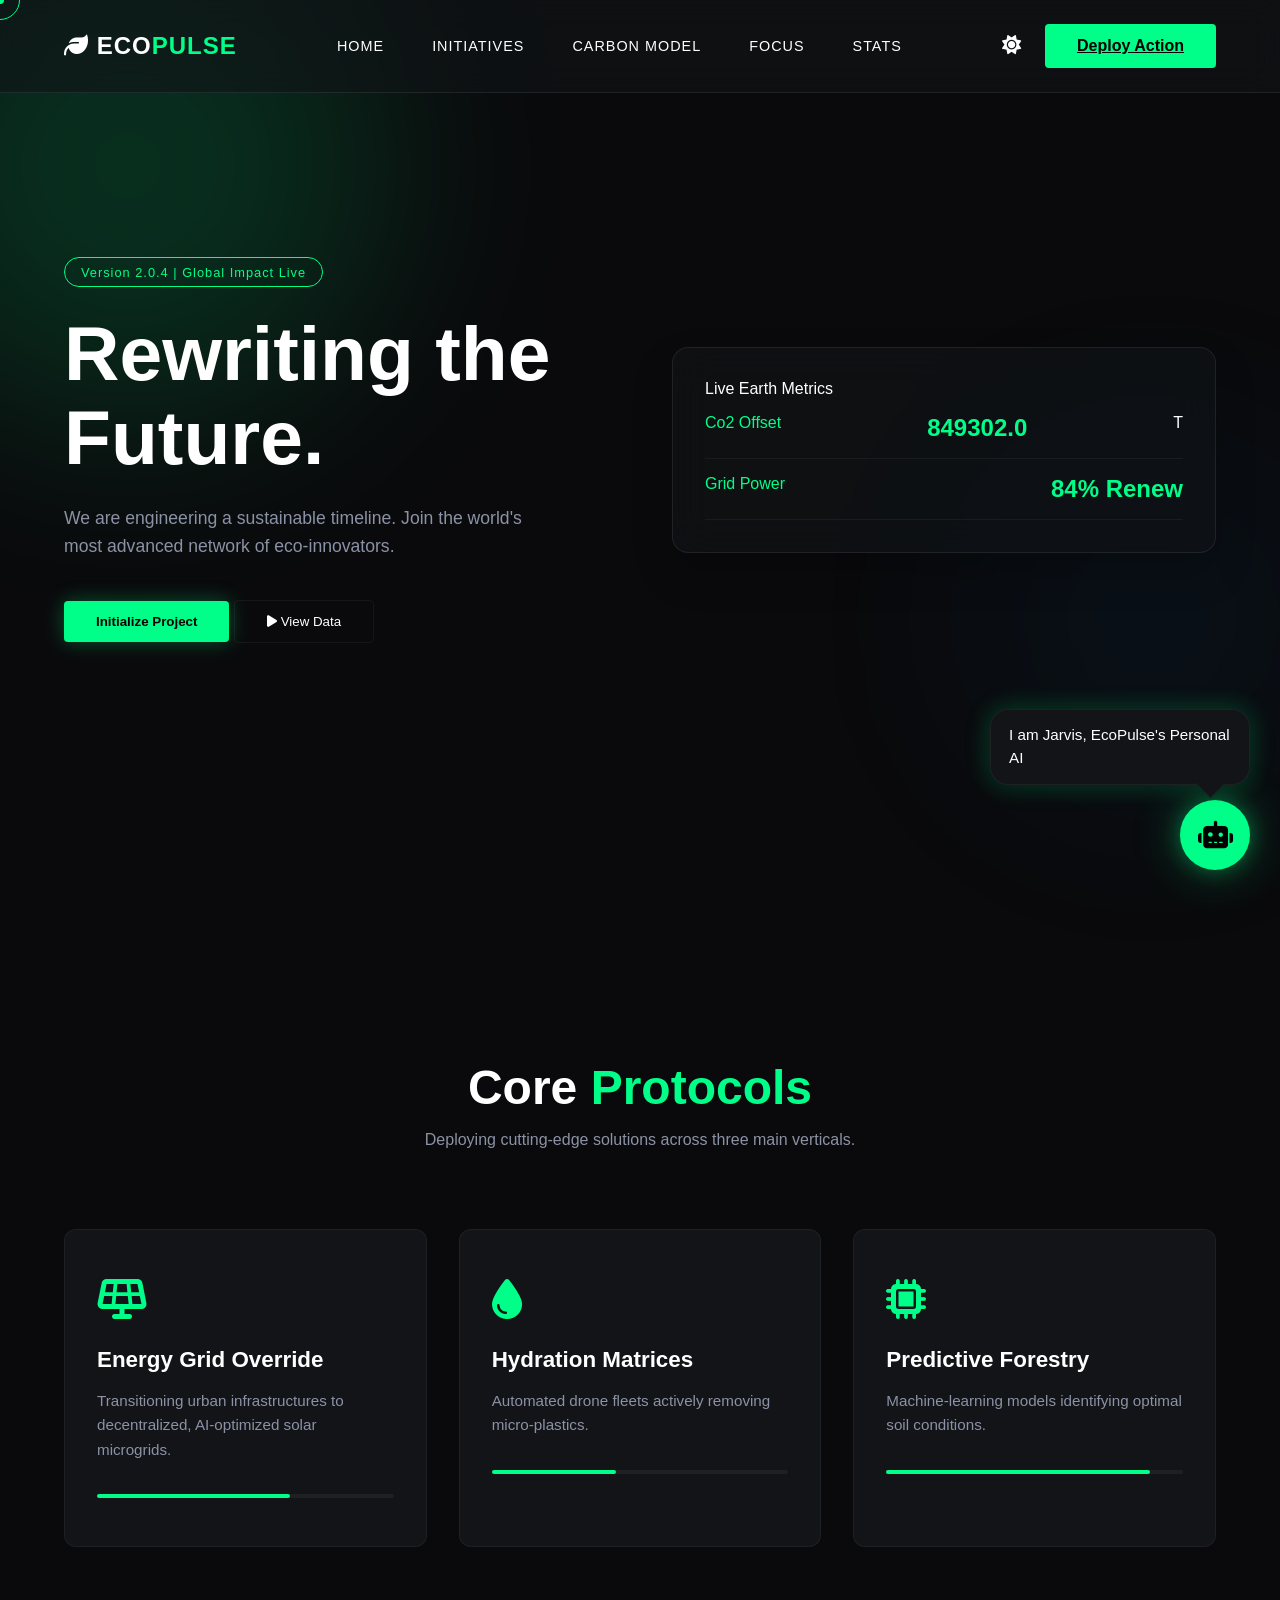
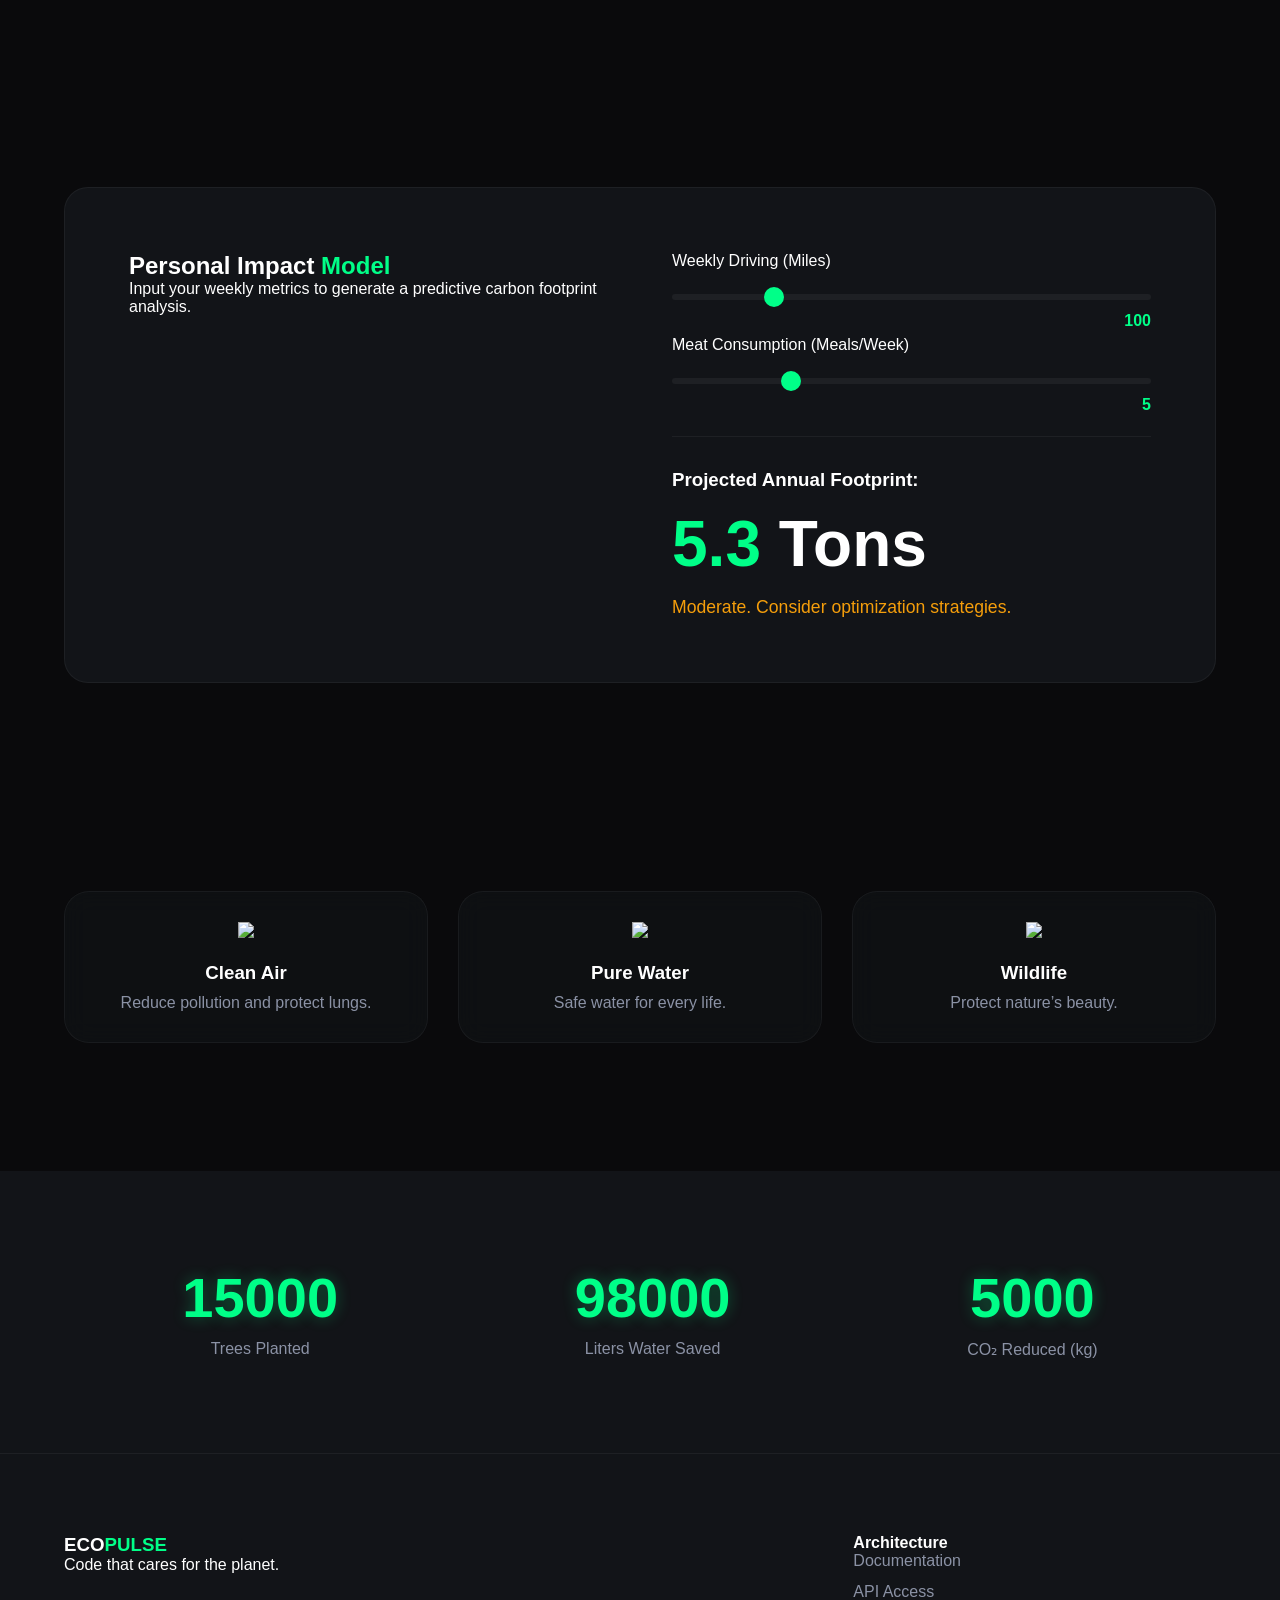
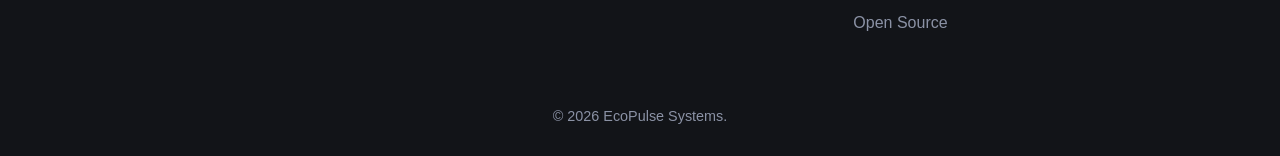
==== commit dd9f6987: "updated index.html" ====
--- a/index.html
+++ b/index.html
@@ -17,6 +17,265 @@
 />
 
 <style>
+
+    /* ================= AI CHAT ================= */
+
+.ai-button{
+    position:fixed;
+
+    bottom:30px;
+    right:30px;
+
+    width:70px;
+    height:70px;
+
+    border-radius:50%;
+
+    background:var(--accent-primary);
+    color:#000;
+
+    display:flex;
+    align-items:center;
+    justify-content:center;
+
+    font-size:28px;
+
+    cursor:pointer;
+
+    z-index:9999;
+
+    box-shadow:
+        0 0 20px var(--accent-glow),
+        0 0 50px var(--accent-glow);
+
+    animation:aiFloat 3s ease-in-out infinite;
+}
+
+@keyframes aiFloat{
+
+    0%{
+        transform:translateY(0);
+    }
+
+    50%{
+        transform:translateY(-10px);
+    }
+
+    100%{
+        transform:translateY(0);
+    }
+}
+
+.ai-chat{
+    position:fixed;
+
+    bottom:120px;
+    right:30px;
+
+    width:380px;
+    height:550px;
+
+    background:var(--bg-surface);
+
+    border:1px solid var(--border-color);
+
+    border-radius:25px;
+
+    display:none;
+    flex-direction:column;
+
+    overflow:hidden;
+
+    z-index:9999;
+
+    box-shadow:0 0 40px rgba(0,0,0,.5);
+}
+
+.ai-chat.active{
+    display:flex;
+}
+
+.ai-header{
+    display:flex;
+    justify-content:space-between;
+    align-items:center;
+
+    padding:20px;
+
+    background:rgba(255,255,255,.03);
+
+    border-bottom:1px solid var(--border-color);
+}
+
+.ai-header h3{
+    font-size:1.2rem;
+}
+
+#close-ai{
+    width:35px;
+    height:35px;
+
+    border:none;
+    border-radius:50%;
+
+    background:var(--accent-primary);
+    color:#000;
+
+    font-size:18px;
+
+    cursor:pointer;
+}
+
+.ai-messages{
+    flex:1;
+
+    overflow-y:auto;
+
+    padding:20px;
+
+    display:flex;
+    flex-direction:column;
+
+    gap:15px;
+}
+
+.ai-messages::-webkit-scrollbar{
+    display:none;
+}
+
+.ai-message{
+    padding:15px;
+
+    border-radius:18px;
+
+    line-height:1.6;
+
+    font-size:.95rem;
+
+    max-width:85%;
+}
+
+.ai-message.bot{
+    background:rgba(0,255,136,.1);
+
+    border:1px solid rgba(0,255,136,.2);
+
+    align-self:flex-start;
+}
+
+.ai-message.user{
+    background:rgba(255,255,255,.08);
+
+    align-self:flex-end;
+}
+
+.ai-input-area{
+    display:flex;
+
+    padding:15px;
+
+    border-top:1px solid var(--border-color);
+}
+
+#ai-input{
+    flex:1;
+
+    background:rgba(255,255,255,.05);
+
+    border:none;
+
+    padding:14px;
+
+    border-radius:15px;
+
+    color:white;
+
+    outline:none;
+}
+
+#send-ai{
+    margin-left:10px;
+
+    width:50px;
+
+    border:none;
+
+    border-radius:15px;
+
+    background:var(--accent-primary);
+
+    color:#000;
+
+    cursor:pointer;
+}
+/* ================= AI TOOLTIP ================= */
+
+.ai-tooltip{
+    position:fixed;
+
+    bottom:115px;
+    right:30px;
+
+    background:var(--bg-surface);
+
+    color:var(--text-primary);
+
+    padding:14px 18px;
+
+    border-radius:18px;
+
+    border:1px solid var(--border-color);
+
+    font-size:.95rem;
+
+    max-width:260px;
+
+    line-height:1.5;
+
+    z-index:9999;
+
+    box-shadow:
+        0 0 20px rgba(0,0,0,.4),
+        0 0 25px var(--accent-glow);
+
+    animation:tooltipFloat 3s ease-in-out infinite;
+}
+
+/* Speech bubble arrow */
+
+.ai-tooltip::after{
+    content:"";
+
+    position:absolute;
+
+    bottom:-10px;
+    right:28px;
+
+    width:20px;
+    height:20px;
+
+    background:var(--bg-surface);
+
+    border-right:1px solid var(--border-color);
+    border-bottom:1px solid var(--border-color);
+
+    transform:rotate(45deg);
+}
+
+@keyframes tooltipFloat{
+
+    0%{
+        transform:translateY(0);
+    }
+
+    50%{
+        transform:translateY(-6px);
+    }
+
+    100%{
+        transform:translateY(0);
+    }
+}
 :root{
     --bg-base:#0a0a0c;
     --bg-surface:#121418;
@@ -950,6 +1209,103 @@
     margin-top:10px;
 }
 
+/* ================= STATS POPUP ================= */
+
+.stats-popup{
+    position:fixed;
+    inset:0;
+
+    background:rgba(0,0,0,.75);
+
+    backdrop-filter:blur(10px);
+
+    display:none;
+    align-items:center;
+    justify-content:center;
+
+    padding:20px;
+
+    z-index:9999;
+}
+
+.stats-popup.active{
+    display:flex;
+}
+
+.stats-popup-card{
+    position:relative;
+
+    width:90%;
+    max-width:850px;
+
+    background:var(--bg-surface);
+
+    border:1px solid var(--border-color);
+
+    border-radius:25px;
+
+    padding:40px;
+}
+
+#close-stats-popup{
+    position:absolute;
+    top:15px;
+    right:15px;
+
+    width:40px;
+    height:40px;
+
+    border:none;
+    border-radius:50%;
+
+    background:var(--accent-primary);
+    color:#000;
+
+    font-size:20px;
+    font-weight:bold;
+
+    cursor:pointer;
+}
+
+.stats-popup-card h2{
+    font-size:2.5rem;
+    margin-bottom:20px;
+}
+
+.stats-popup-card p{
+    color:var(--text-secondary);
+    line-height:1.8;
+}
+
+.stats-details{
+    margin-top:35px;
+
+    display:grid;
+    grid-template-columns:repeat(auto-fit,minmax(180px,1fr));
+
+    gap:20px;
+}
+
+.stats-box{
+    background:rgba(255,255,255,.03);
+
+    border:1px solid var(--border-color);
+
+    border-radius:20px;
+
+    padding:25px;
+
+    text-align:center;
+}
+
+.stats-box h3{
+    color:var(--accent-primary);
+
+    font-size:2rem;
+
+    margin-bottom:10px;
+}
+
 /* ================= FORM ================= */
 
 .input-group{
@@ -1083,7 +1439,49 @@
 }
 </style>
 </head>
-
+<!-- AI BUTTON -->
+
+<div class="ai-button" id="ai-button">
+    <i class="fa-solid fa-robot"></i>
+</div>
+<div class="ai-tooltip" id="ai-tooltip">
+    I am Jarvis, EcoPulse's Personal AI
+</div>
+<!-- AI CHAT -->
+
+<div class="ai-chat" id="ai-chat">
+
+    <div class="ai-header">
+
+        <h3>EcoPulse AI</h3>
+
+        <button id="close-ai">✕</button>
+
+    </div>
+
+    <div class="ai-messages" id="ai-messages">
+
+        <div class="ai-message bot">
+            Hello. I am EcoPulse AI. Ask me anything about sustainability, climate, energy, forests, or carbon emissions.
+        </div>
+
+    </div>
+
+    <div class="ai-input-area">
+
+        <input
+            type="text"
+            id="ai-input"
+            placeholder="Ask EcoPulse AI..."
+        >
+
+        <button id="send-ai">
+            <i class="fa-solid fa-paper-plane"></i>
+        </button>
+
+    </div>
+
+</div>
 <body>
 
 <div class="cursor-dot"></div>
@@ -1531,6 +1929,38 @@
     </div>
 
 </section>
+<div class="stats-popup" id="stats-popup">
+
+    <div class="stats-popup-card">
+
+        <button id="close-stats-popup">✕</button>
+
+        <h2 id="stats-popup-title"></h2>
+
+        <p id="stats-popup-description"></p>
+
+        <div class="stats-details">
+
+            <div class="stats-box">
+                <h3 id="stats-box1"></h3>
+                <p id="stats-box1-label"></p>
+            </div>
+
+            <div class="stats-box">
+                <h3 id="stats-box2"></h3>
+                <p id="stats-box2-label"></p>
+            </div>
+
+            <div class="stats-box">
+                <h3 id="stats-box3"></h3>
+                <p id="stats-box3-label"></p>
+            </div>
+
+        </div>
+
+    </div>
+
+</div>
 
 </main>
 
@@ -2233,6 +2663,258 @@
     .classList.remove("active");
 
 });
+/* ================= STATS DATA ================= */
+
+const statsData={
+
+    "Trees Planted":{
+        description:
+            "Large-scale reforestation projects help absorb carbon dioxide, restore biodiversity, and cool global temperatures.",
+
+        stats:[
+            {
+                value:"15,000",
+                label:"Trees Active"
+            },
+
+            {
+                value:"420 Tons",
+                label:"CO₂ Absorbed"
+            },
+
+            {
+                value:"58%",
+                label:"Forest Growth"
+            }
+        ]
+    },
+
+    "Liters Water Saved":{
+        description:
+            "Smart water conservation systems reduce waste and preserve freshwater resources for future generations.",
+
+        stats:[
+            {
+                value:"98,000",
+                label:"Liters Preserved"
+            },
+
+            {
+                value:"32%",
+                label:"Water Efficiency"
+            },
+
+            {
+                value:"120",
+                label:"Communities Helped"
+            }
+        ]
+    },
+
+    "CO₂ Reduced (kg)":{
+        description:
+            "Carbon reduction systems lower greenhouse emissions using renewable energy and advanced sustainability technologies.",
+
+        stats:[
+            {
+                value:"5,000kg",
+                label:"Carbon Removed"
+            },
+
+            {
+                value:"84%",
+                label:"Clean Energy"
+            },
+
+            {
+                value:"240",
+                label:"Projects Running"
+            }
+        ]
+    }
+
+};
+
+/* ================= OPEN STATS POPUP ================= */
+
+document.querySelectorAll("#stats .stat")
+.forEach(stat=>{
+
+    stat.addEventListener("click",()=>{
+
+        const title=
+            stat.querySelector("p").innerText;
+
+        const data=statsData[title];
+
+        document.getElementById("stats-popup-title")
+        .innerText=title;
+
+        document.getElementById("stats-popup-description")
+        .innerText=data.description;
+
+        document.getElementById("stats-box1")
+        .innerText=data.stats[0].value;
+
+        document.getElementById("stats-box1-label")
+        .innerText=data.stats[0].label;
+
+        document.getElementById("stats-box2")
+        .innerText=data.stats[1].value;
+
+        document.getElementById("stats-box2-label")
+        .innerText=data.stats[1].label;
+
+        document.getElementById("stats-box3")
+        .innerText=data.stats[2].value;
+
+        document.getElementById("stats-box3-label")
+        .innerText=data.stats[2].label;
+
+        document.getElementById("stats-popup")
+        .classList.add("active");
+
+    });
+
+});
+
+/* ================= CLOSE STATS POPUP ================= */
+
+document.getElementById("close-stats-popup")
+.addEventListener("click",()=>{
+
+    document.getElementById("stats-popup")
+    .classList.remove("active");
+
+});
+/* ================= AI CHAT ================= */
+
+const aiButton=
+document.getElementById("ai-button");
+
+const aiChat=
+document.getElementById("ai-chat");
+
+const closeAI=
+document.getElementById("close-ai");
+
+const sendAI=
+document.getElementById("send-ai");
+
+const aiInput=
+document.getElementById("ai-input");
+
+const aiMessages=
+document.getElementById("ai-messages");
+
+/* OPEN CHAT */
+
+aiButton.addEventListener("click",()=>{
+
+    window.location.href="jarvis.html";
+
+});
+
+/* CLOSE CHAT */
+
+closeAI.addEventListener("click",()=>{
+
+    aiChat.classList.remove("active");
+
+});
+
+/* SEND MESSAGE */
+
+function sendMessage(){
+
+    const text=aiInput.value.trim();
+
+    if(text==="") return;
+
+    /* USER MESSAGE */
+
+    const userMessage=
+    document.createElement("div");
+
+    userMessage.className=
+    "ai-message user";
+
+    userMessage.innerText=text;
+
+    aiMessages.appendChild(userMessage);
+
+    /* BOT RESPONSE */
+
+    const botMessage=
+    document.createElement("div");
+
+    botMessage.className=
+    "ai-message bot";
+
+    let response=
+    "EcoPulse AI is analyzing your sustainability question.";
+
+    if(text.toLowerCase().includes("carbon")){
+
+        response=
+        "Reducing transport emissions and using renewable energy are two of the fastest ways to lower carbon output.";
+
+    }else if(text.toLowerCase().includes("water")){
+
+        response=
+        "Freshwater conservation systems and smart irrigation can significantly reduce global water waste.";
+
+    }else if(text.toLowerCase().includes("forest")){
+
+        response=
+        "Forests absorb massive amounts of CO₂ and help regulate planetary temperatures.";
+
+    }else if(text.toLowerCase().includes("energy")){
+
+        response=
+        "Solar, wind, and smart-grid systems are rapidly transforming global energy infrastructure.";
+
+    }
+
+    setTimeout(()=>{
+
+        botMessage.innerText=response;
+
+        aiMessages.appendChild(botMessage);
+
+        aiMessages.scrollTop=
+        aiMessages.scrollHeight;
+
+    },600);
+
+    aiInput.value="";
+
+    aiMessages.scrollTop=
+    aiMessages.scrollHeight;
+
+}
+
+/* BUTTON SEND */
+
+sendAI.addEventListener(
+    "click",
+    sendMessage
+);
+
+/* ENTER KEY */
+
+aiInput.addEventListener(
+    "keypress",
+    (e)=>{
+
+        if(e.key==="Enter"){
+
+            sendMessage();
+
+        }
+
+    }
+);
 </script>
 
 </body>
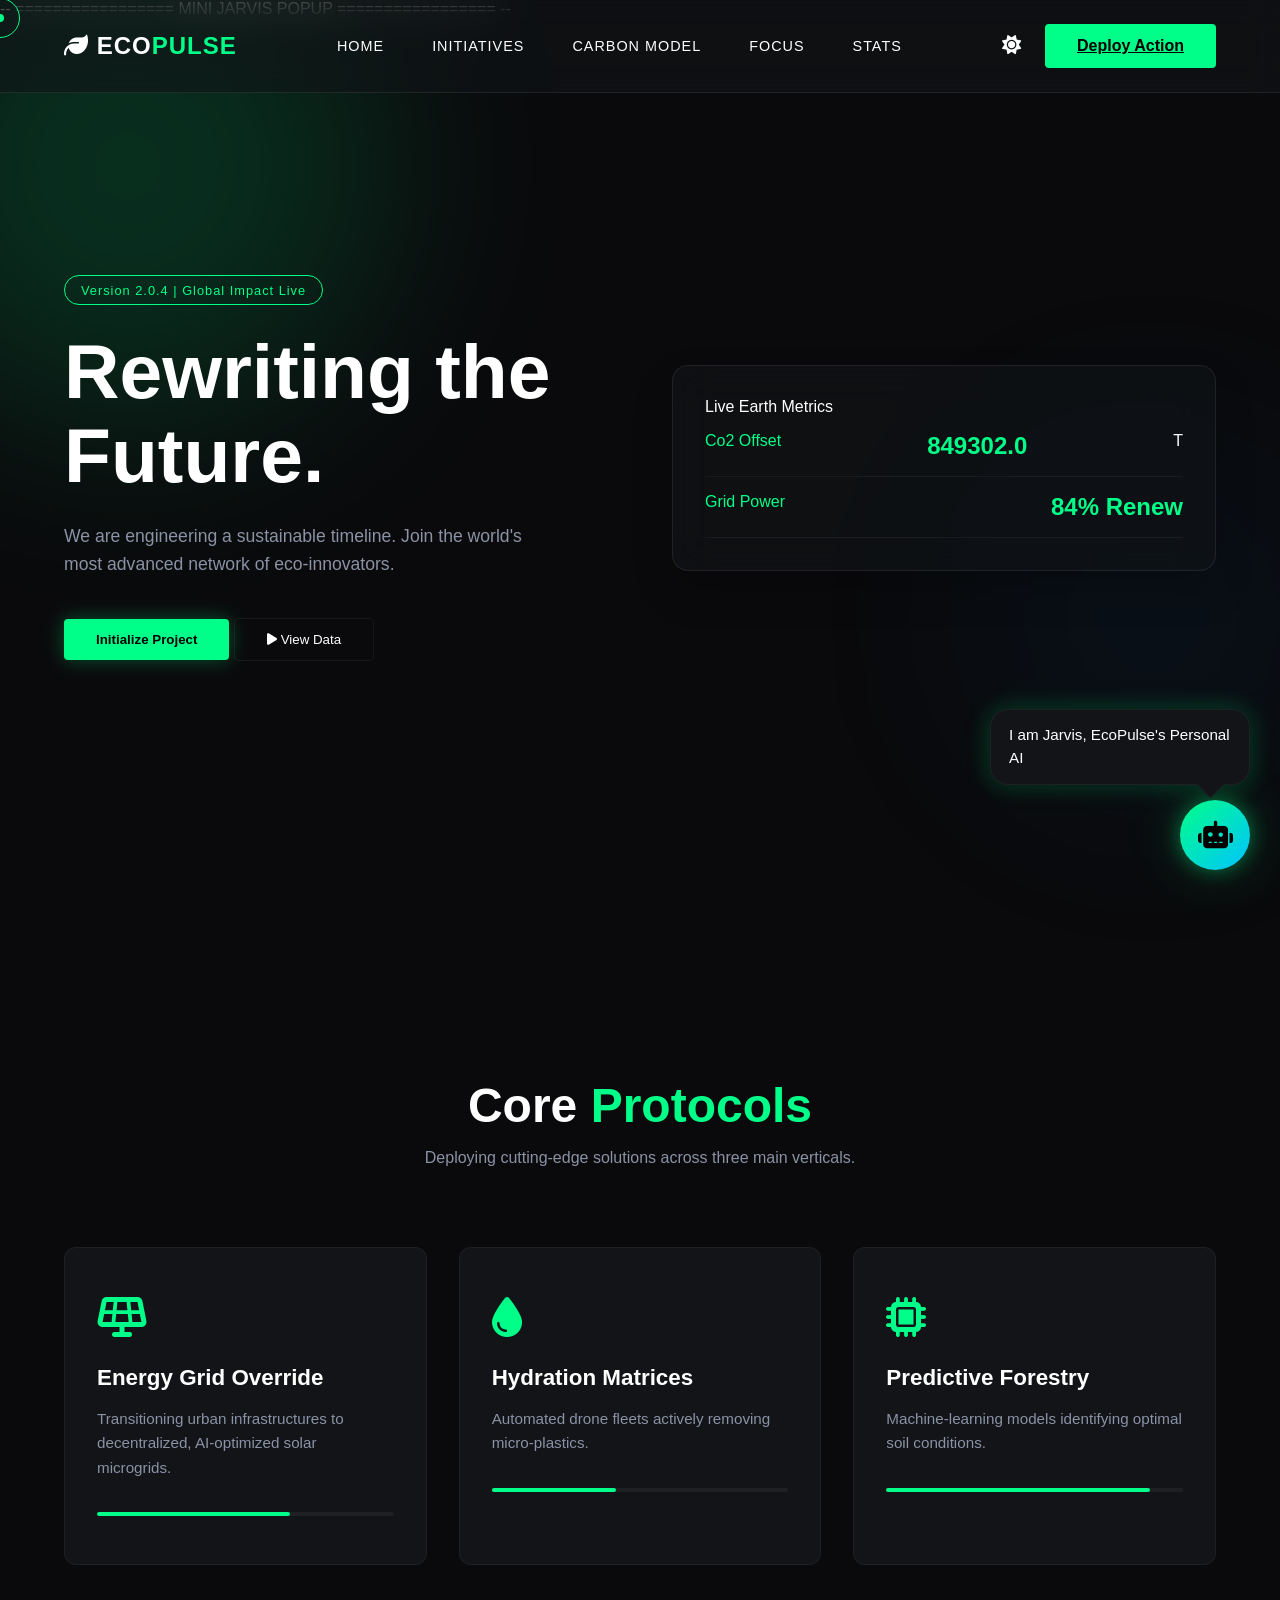
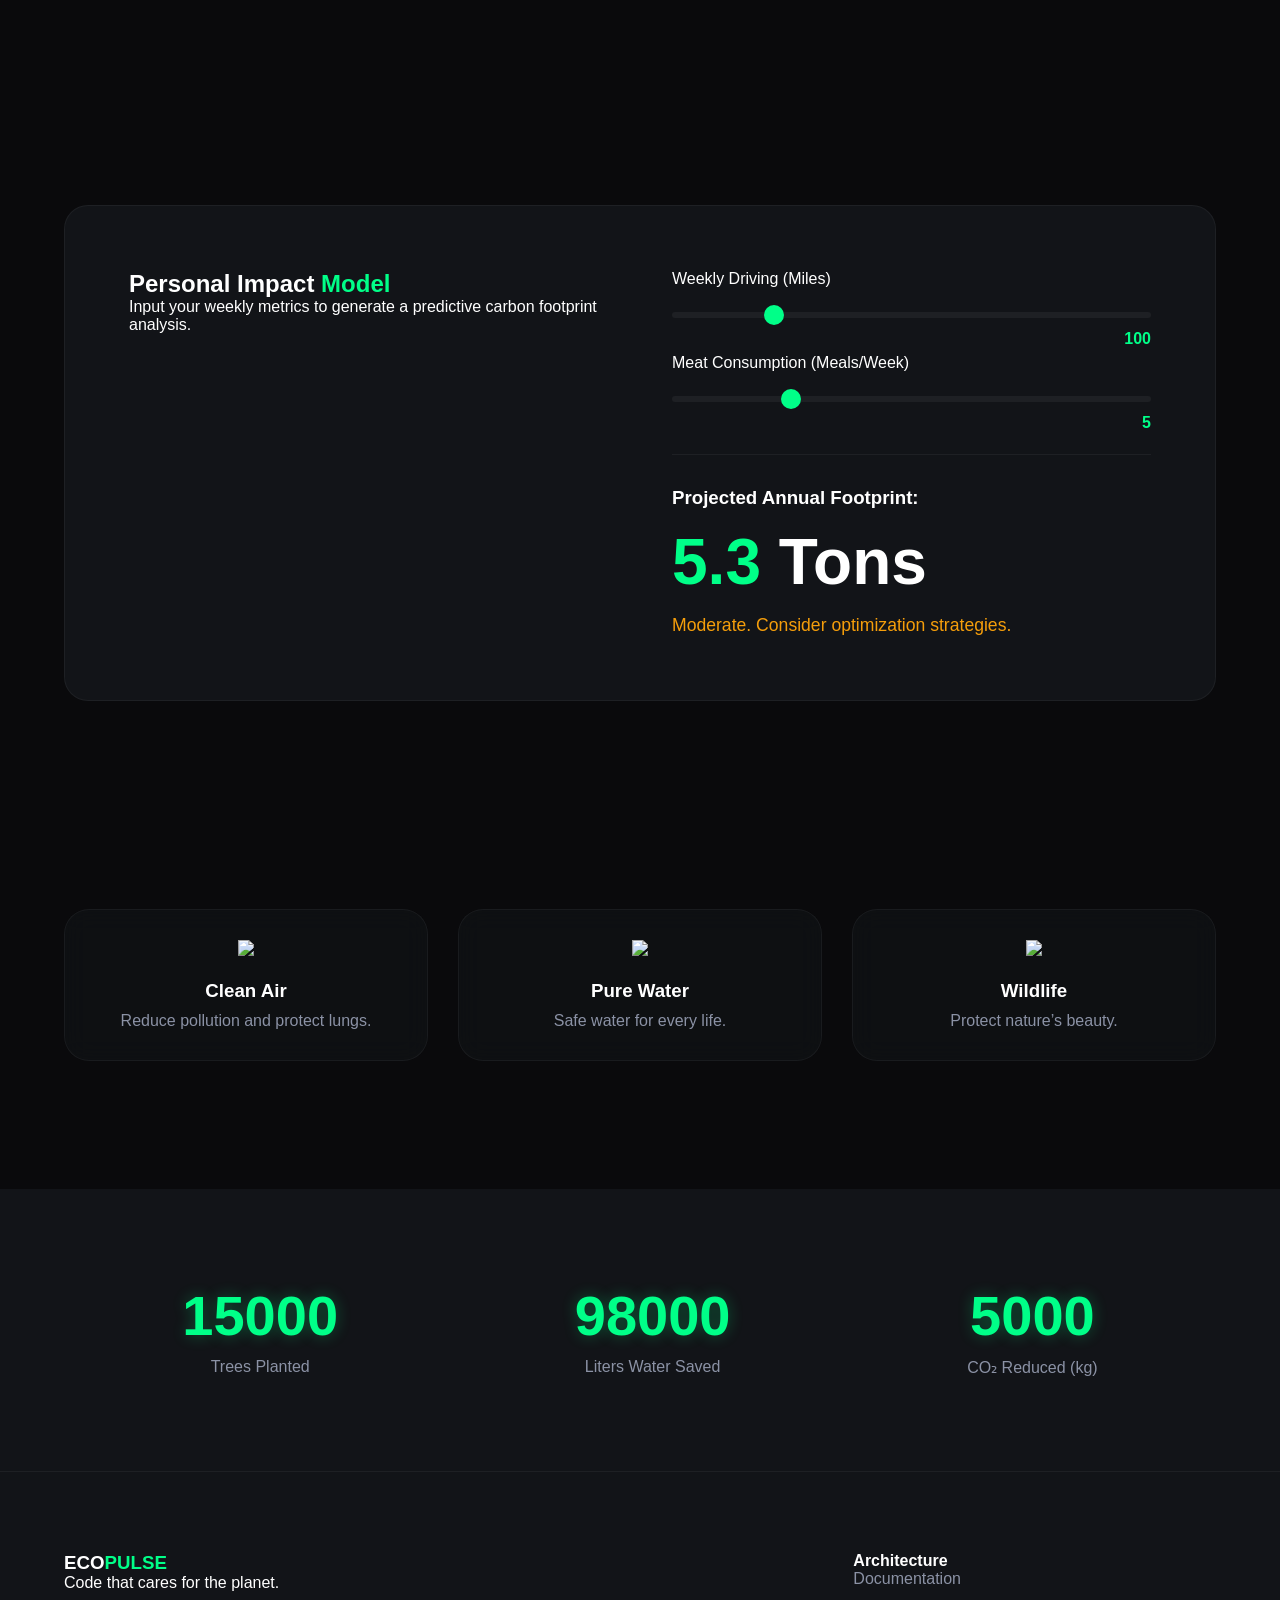
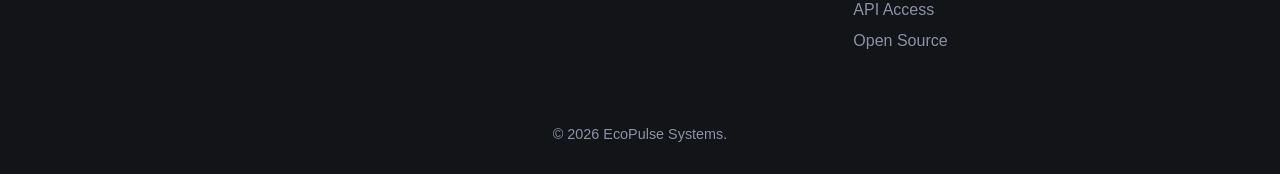
==== commit a707c8b3: "updated index.html" ====
--- a/index.html
+++ b/index.html
@@ -274,6 +274,187 @@
 
     100%{
         transform:translateY(0);
+    }
+}
+/* ================= FLOATING AI BUTTON ================= */
+
+.ai-button{
+    position:fixed;
+
+    bottom:30px;
+    right:30px;
+
+    width:70px;
+    height:70px;
+
+    border-radius:50%;
+
+    display:flex;
+    align-items:center;
+    justify-content:center;
+
+    background:linear-gradient(
+        135deg,
+        #00ff88,
+        #00c3ff
+    );
+
+    color:#000;
+
+    font-size:28px;
+
+    box-shadow:
+        0 0 20px rgba(0,255,136,.4),
+        0 0 60px rgba(0,255,136,.2);
+
+    z-index:9999;
+
+    cursor:pointer;
+
+    transition:.35s ease;
+}
+
+.ai-button:hover{
+    transform:scale(1.1) rotate(8deg);
+
+    box-shadow:
+        0 0 30px rgba(0,255,136,.6),
+        0 0 80px rgba(0,255,136,.3);
+}
+
+/* ================= MINI JARVIS POPUP ================= */
+
+.jarvis-popup{
+    position:fixed;
+    inset:0;
+
+    background:rgba(0,0,0,.72);
+
+    backdrop-filter:blur(10px);
+
+    display:none;
+
+    align-items:center;
+    justify-content:center;
+
+    z-index:99999;
+}
+
+.jarvis-popup.active{
+    display:flex;
+}
+
+/* ================= WINDOW ================= */
+
+.jarvis-window{
+    position:relative;
+
+    width:95%;
+    max-width:420px;
+
+    height:82vh;
+
+    border-radius:28px;
+
+    overflow:hidden;
+
+    background:#0a0a0c;
+
+    border:1px solid rgba(255,255,255,.08);
+
+    box-shadow:
+        0 0 40px rgba(0,255,136,.18),
+        0 0 100px rgba(0,255,136,.08);
+
+    animation:jarvisOpen .35s ease;
+
+    display:flex;
+    flex-direction:column;
+}
+@keyframes jarvisOpen{
+
+    from{
+        opacity:0;
+        transform:scale(.8);
+    }
+
+    to{
+        opacity:1;
+        transform:scale(1);
+    }
+}
+
+/* ================= IFRAME ================= */
+
+.jarvis-frame{
+    width:100%;
+    height:100%;
+
+    border:none;
+
+    overflow:hidden;
+
+    background:#000;
+}
+
+/* ================= CLOSE BUTTON ================= */
+
+#close-jarvis{
+    position:absolute;
+
+    top:14px;
+    right:14px;
+
+    width:42px;
+    height:42px;
+
+    border:none;
+    border-radius:50%;
+
+    background:rgba(0,255,136,.15);
+
+    backdrop-filter:blur(10px);
+
+    color:#00ff88;
+
+    font-size:18px;
+    font-weight:bold;
+
+    cursor:pointer;
+
+    z-index:1000;
+
+    transition:.3s;
+}
+
+#close-jarvis:hover{
+    transform:rotate(90deg) scale(1.08);
+
+    background:#00ff88;
+    color:#000;
+}
+
+/* ================= MOBILE ================= */
+
+@media(max-width:600px){
+
+    .jarvis-window{
+        width:100%;
+        height:100vh;
+
+        max-width:none;
+
+        border-radius:0;
+    }
+
+    .ai-button{
+        width:60px;
+        height:60px;
+
+        font-size:24px;
+
+        bottom:20px;
+        right:20px;
     }
 }
 :root{
@@ -1446,6 +1627,28 @@
 </div>
 <div class="ai-tooltip" id="ai-tooltip">
     I am Jarvis, EcoPulse's Personal AI
+</div>
+-- ================= MINI JARVIS POPUP ================= --
+
+<div class="jarvis-popup" id="jarvis-popup">
+
+    <div class="jarvis-window">
+
+        <div class="jarvis-topbar">
+
+            <button id="close-jarvis">
+                <i class="fa-solid fa-xmark"></i>
+            </button>
+
+        </div>
+
+        <iframe
+            src="jarvis.html"
+            class="jarvis-frame">
+        </iframe>
+
+    </div>
+
 </div>
 <!-- AI CHAT -->
 
@@ -2792,26 +2995,34 @@
 const aiButton=
 document.getElementById("ai-button");
 
-const aiChat=
-document.getElementById("ai-chat");
-
-const closeAI=
-document.getElementById("close-ai");
-
-const sendAI=
-document.getElementById("send-ai");
-
-const aiInput=
-document.getElementById("ai-input");
-
-const aiMessages=
-document.getElementById("ai-messages");
-
+const jarvisPopup=
+document.getElementById("jarvis-popup");
+
+const closeJarvis=
+document.getElementById("close-jarvis");
+
+/* OPEN */
+
+aiButton.addEventListener("click",()=>{
+
+    jarvisPopup.classList.add("active");
+
+});
+
+/* CLOSE */
+
+closeJarvis.addEventListener("click",()=>{
+
+    jarvisPopup.classList.remove("active");
+
+});
 /* OPEN CHAT */
 
 aiButton.addEventListener("click",()=>{
 
-    window.location.href="jarvis.html";
+    document
+    .getElementById("jarvis-popup")
+    .classList.add("active");
 
 });
 
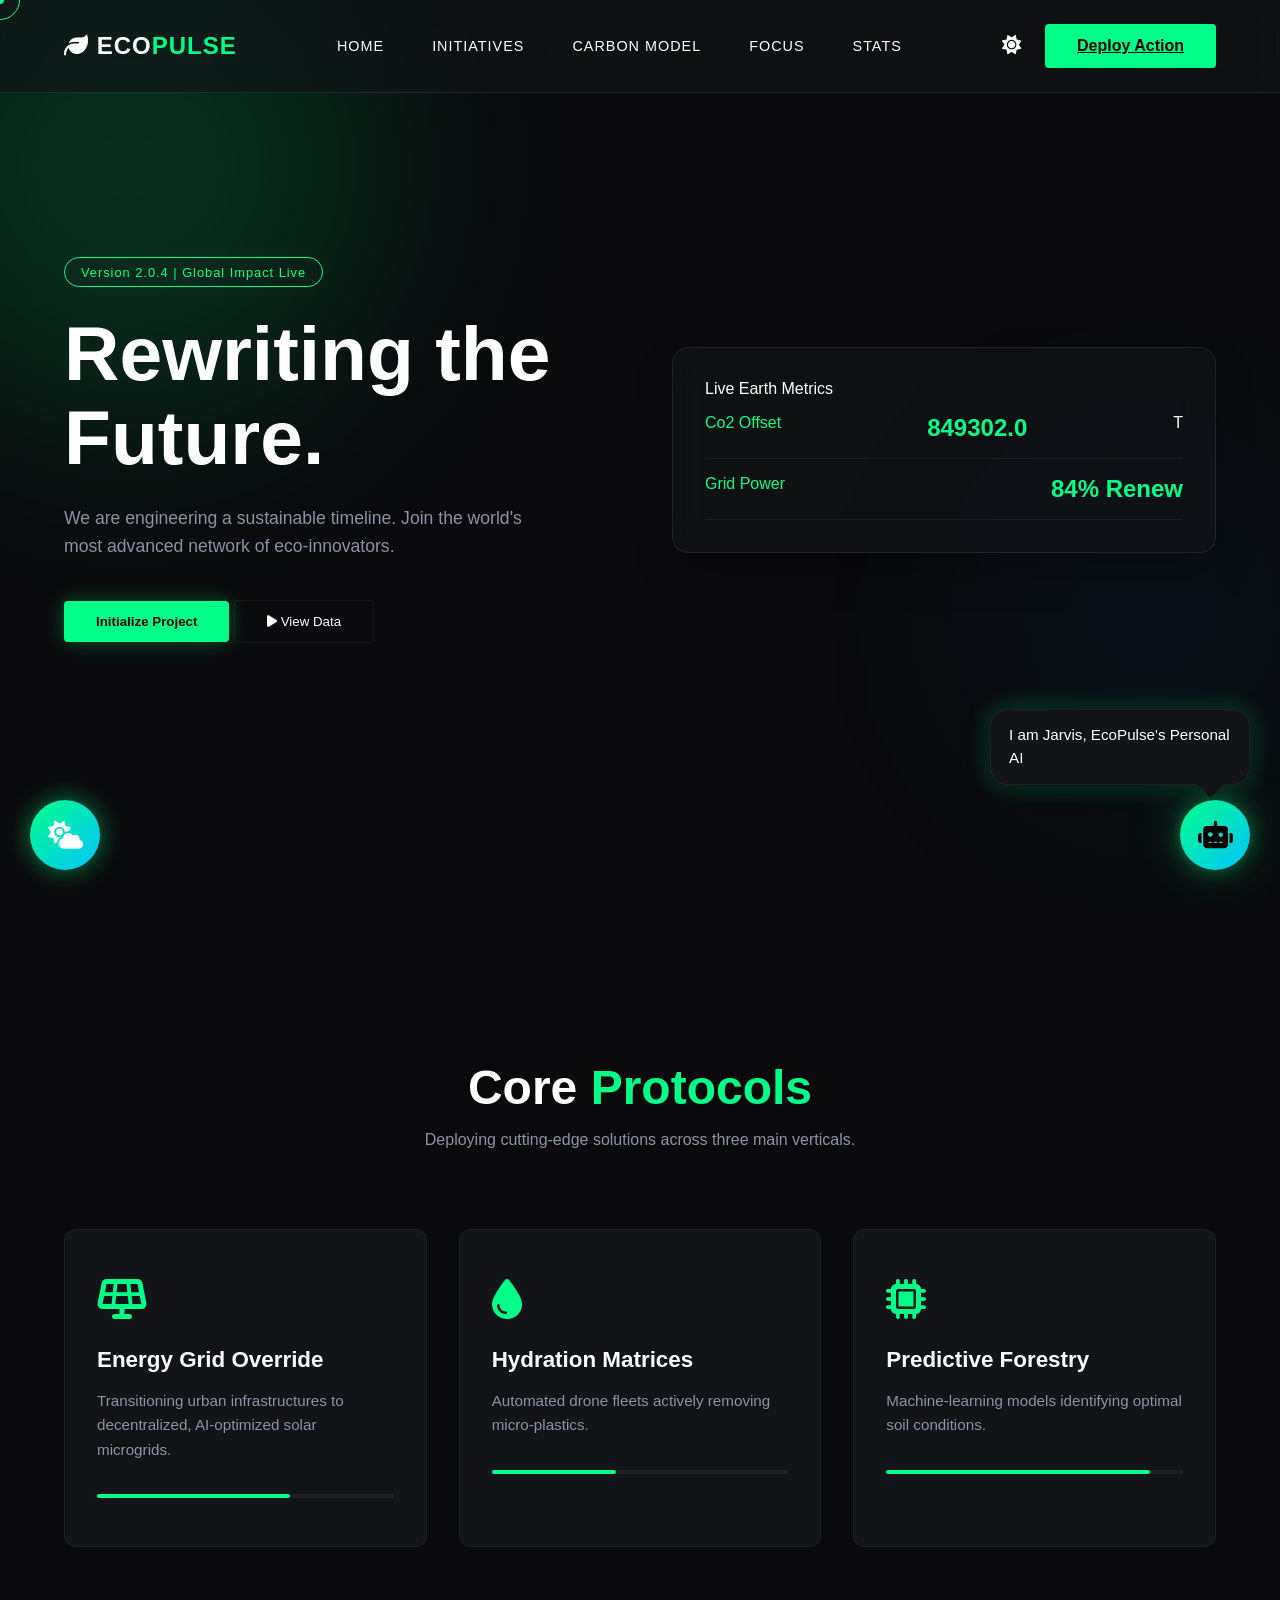
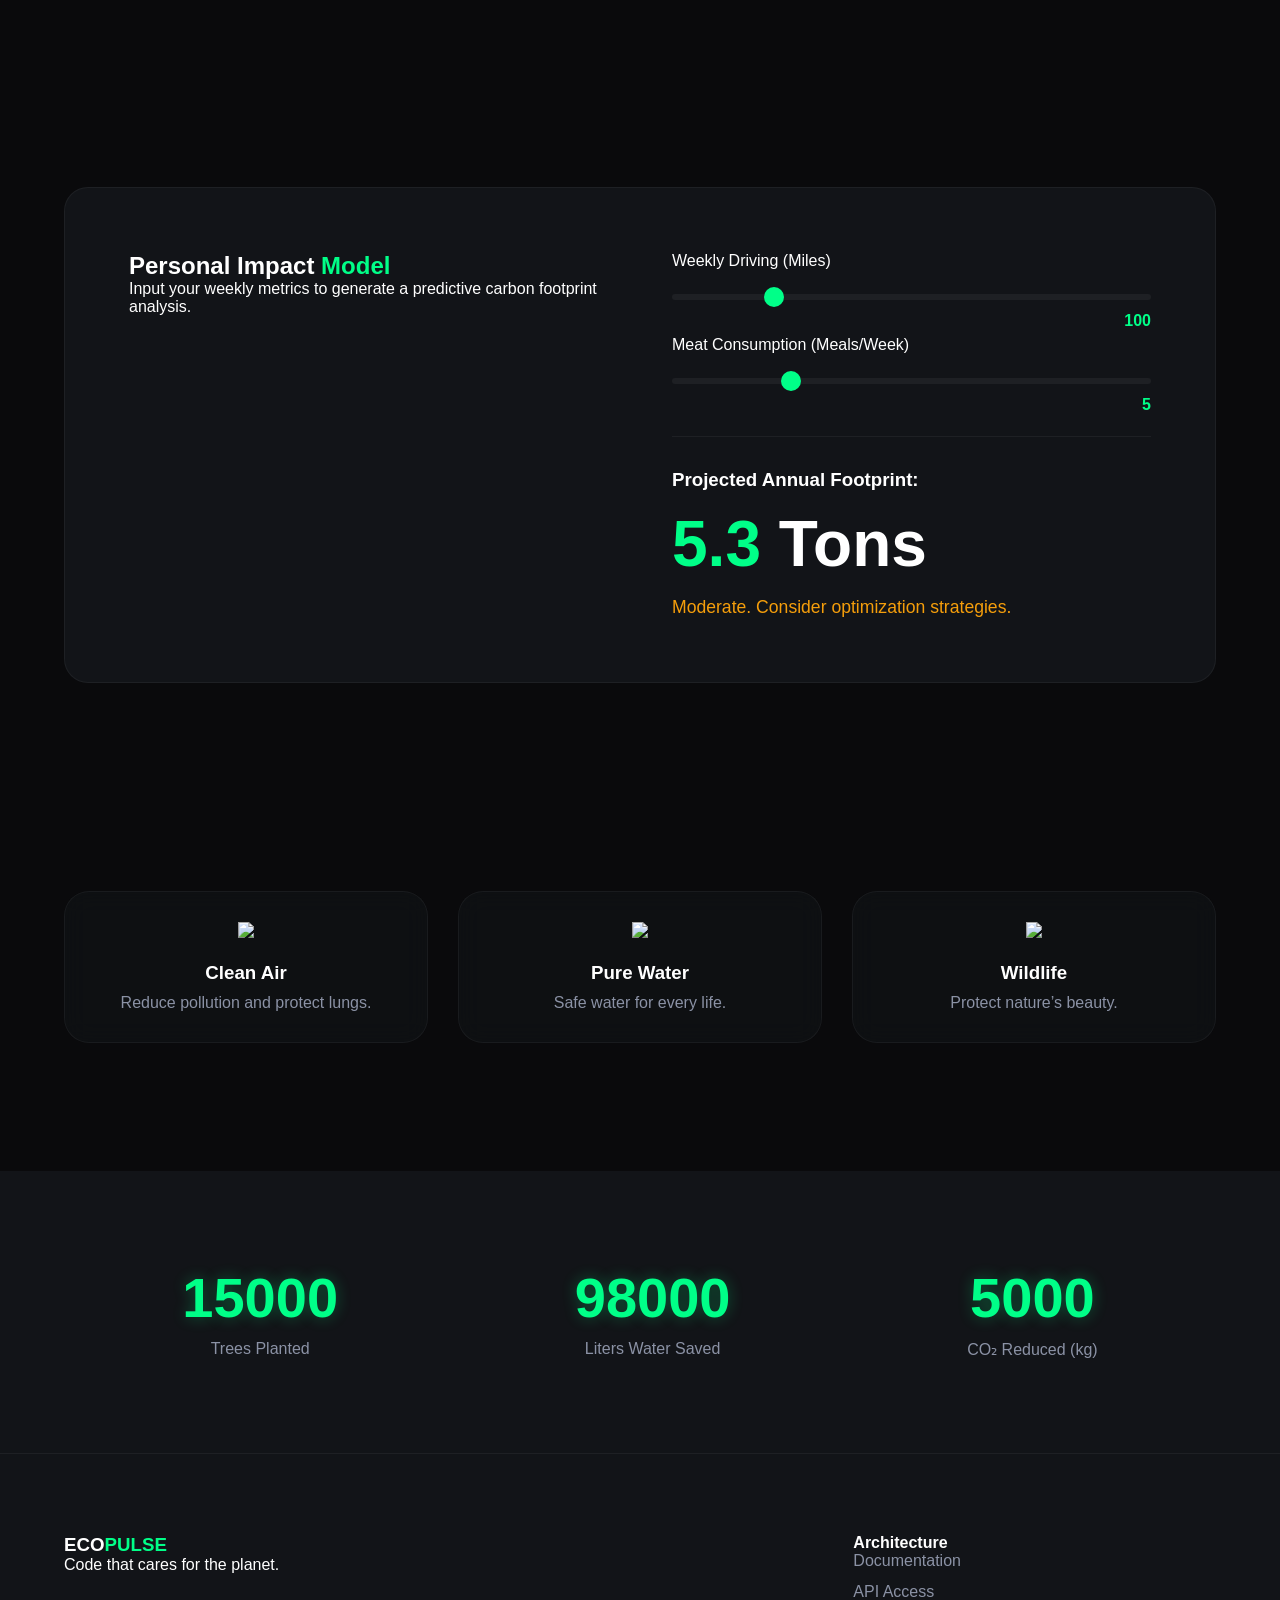
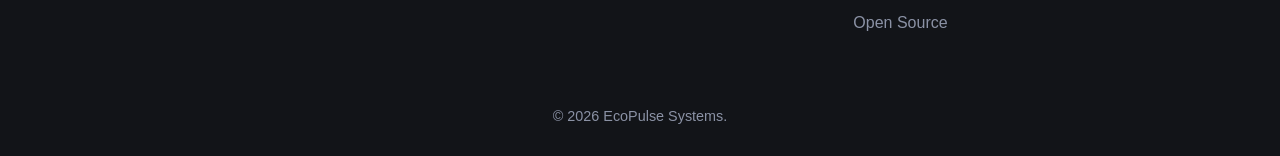
==== commit 69c5a144: "updated code" ====
--- a/index.html
+++ b/index.html
@@ -22,7 +22,7 @@
 
 .ai-button{
     position:fixed;
-
+    
     bottom:30px;
     right:30px;
 
@@ -456,6 +456,196 @@
         bottom:20px;
         right:20px;
     }
+}
+#jarvis-help{
+
+    position:fixed;
+
+    right:120px;
+
+    bottom:120px;
+
+    width:220px;
+
+    padding:20px;
+
+    border-radius:20px;
+
+    background:rgba(10,15,25,.92);
+
+    border:1px solid rgba(0,255,150,.3);
+
+    color:white;
+
+    z-index:9999;
+
+    display:none;
+
+    backdrop-filter:blur(20px);
+
+    box-shadow:
+    0 0 30px rgba(0,255,150,.25);
+
+}
+
+#jarvis-help.active{
+
+    display:block;
+
+}
+
+#jarvis-help h3{
+
+    color:#00ff99;
+
+    margin-bottom:10px;
+
+}
+
+#jarvis-help p{
+
+    margin:8px 0;
+
+    font-size:.95rem;
+
+}
+/* ================= WEATHER BUTTON ================= */
+
+.weather-button{
+
+    position:fixed;
+    left:30px;
+    bottom:30px;
+
+    width:70px;
+    height:70px;
+
+    border-radius:50%;
+
+    display:flex;
+    align-items:center;
+    justify-content:center;
+
+    background:
+    linear-gradient(
+        135deg,
+        #00ff88,
+        #00c3ff
+    );
+
+    color:white;
+
+    font-size:28px;
+
+    cursor:pointer;
+
+    z-index:9999;
+
+    box-shadow:
+    0 0 25px rgba(0,255,136,.5);
+
+    transition:.3s;
+}
+
+.weather-button:hover{
+
+    transform:scale(1.1);
+
+    box-shadow:
+    0 0 40px rgba(0,255,136,.8);
+}
+
+/* ================= WEATHER POPUP ================= */
+
+.weather-popup{
+
+    position:fixed;
+    inset:0;
+
+    background:rgba(0,0,0,.7);
+
+    display:none;
+
+    align-items:center;
+    justify-content:center;
+
+    z-index:10000;
+}
+
+.weather-popup.active{
+
+    display:flex;
+}
+
+.weather-window{
+
+    width:90%;
+    max-width:1000px;
+
+    height:80vh;
+
+    background:#0f172a;
+
+    border-radius:25px;
+
+    overflow:hidden;
+
+    border:
+    2px solid rgba(255,255,255,.1);
+
+    box-shadow:
+    0 0 50px rgba(0,255,136,.3);
+}
+
+.weather-topbar{
+
+    height:70px;
+
+    background:
+    linear-gradient(
+        90deg,
+        #00ff88,
+        #00c3ff
+    );
+
+    display:flex;
+    align-items:center;
+    justify-content:space-between;
+
+    padding:0 25px;
+
+    color:white;
+}
+
+.weather-topbar h3{
+
+    font-size:22px;
+}
+
+#close-weather{
+
+    width:40px;
+    height:40px;
+
+    border:none;
+
+    border-radius:50%;
+
+    cursor:pointer;
+
+    background:white;
+
+    font-size:18px;
+}
+
+.weather-frame{
+
+    width:100%;
+    height:calc(80vh - 70px);
+
+    border:none;
+
+    background:white;
 }
 :root{
     --bg-base:#0a0a0c;
@@ -1628,9 +1818,30 @@
 <div class="ai-tooltip" id="ai-tooltip">
     I am Jarvis, EcoPulse's Personal AI
 </div>
--- ================= MINI JARVIS POPUP ================= --
-
 <div class="jarvis-popup" id="jarvis-popup">
+    <!-- JARVIS HELP -->
+
+    <div id="jarvis-help">
+
+        <h3>Jarvis Commands</h3>
+
+        <p>“show stats”</p>
+
+        <p>“open energy”</p>
+
+        <p>“open water”</p>
+
+        <p>“open forest”</p>
+
+        <p>“light mode”</p>
+
+        <p>“dark mode”</p>
+
+        <p>“scroll down”</p>
+
+    </div>
+
+    <!-- JARVIS WINDOW -->
 
     <div class="jarvis-window">
 
@@ -1681,6 +1892,38 @@
         <button id="send-ai">
             <i class="fa-solid fa-paper-plane"></i>
         </button>
+
+    </div>
+
+</div>
+<!-- WEATHER BUTTON -->
+
+<div class="weather-button" id="weather-button">
+    <i class="fa-solid fa-cloud-sun"></i>
+</div>
+
+<!-- WEATHER POPUP -->
+
+<div class="weather-popup" id="weather-popup">
+
+    <div class="weather-window">
+
+        <div class="weather-topbar">
+
+            <h3>Weather Center</h3>
+
+            <button id="close-weather">
+                <i class="fa-solid fa-xmark"></i>
+            </button>
+
+        </div>
+
+        <!-- YOUR WEATHER FILE -->
+
+        <iframe
+            src="waetherPro.html"
+            class="weather-frame">
+        </iframe>
 
     </div>
 
@@ -3007,6 +3250,17 @@
 
     jarvisPopup.classList.add("active");
 
+    /* START VOICE CONTROL */
+    document
+.getElementById("jarvis-help")
+.classList.add("active");
+
+    if(window.startEcoVoiceControl){
+
+        window.startEcoVoiceControl();
+
+    }
+
 });
 
 /* CLOSE */
@@ -3014,6 +3268,17 @@
 closeJarvis.addEventListener("click",()=>{
 
     jarvisPopup.classList.remove("active");
+
+    /* STOP VOICE CONTROL */
+    document
+.getElementById("jarvis-help")
+.classList.remove("active");
+
+    if(window.stopEcoVoiceControl){
+
+        window.stopEcoVoiceControl();
+
+    }
 
 });
 /* OPEN CHAT */
@@ -3025,17 +3290,15 @@
     .classList.add("active");
 
 });
-
-/* CLOSE CHAT */
-
-closeAI.addEventListener("click",()=>{
-
-    aiChat.classList.remove("active");
-
-});
-
+const aiInput =
+document.getElementById("ai-input");
+
+const aiMessages =
+document.getElementById("ai-messages");
+
+const sendAI =
+document.getElementById("send-ai");
 /* SEND MESSAGE */
-
 function sendMessage(){
 
     const text=aiInput.value.trim();
@@ -3104,14 +3367,6 @@
     aiMessages.scrollHeight;
 
 }
-
-/* BUTTON SEND */
-
-sendAI.addEventListener(
-    "click",
-    sendMessage
-);
-
 /* ENTER KEY */
 
 aiInput.addEventListener(
@@ -3126,6 +3381,454 @@
 
     }
 );
+
+/* ================= AUTO START VOICE ================= */
+
+window.addEventListener("load",()=>{
+
+    if(window.startEcoVoiceControl){
+
+        setTimeout(()=>{
+
+            window.startEcoVoiceControl();
+
+        },1500);
+
+    }
+
+});
+const micBtn = document.getElementById("micBtn");
+
+if(micBtn){
+
+    micBtn.addEventListener("click", () => {
+
+        if(window.startEcoVoiceControl){
+
+            startEcoVoiceControl();
+
+            console.log("VOICE CONTROL CONNECTED");
+
+        }
+
+    });
+
+}
+
+/* ================= AI CHAT VARIABLES ================= */
+/* ================= SEND BUTTON ================= */
+
+if(sendAI){
+
+    sendAI.addEventListener(
+        "click",
+        sendMessage
+    );
+
+}
+
+/* ================= VOICE SYSTEM ================= */
+
+const SpeechRecognition =
+window.SpeechRecognition ||
+window.webkitSpeechRecognition;
+
+if(SpeechRecognition){
+
+    console.log("VOICE SYSTEM READY");
+
+    const siteRecognition =
+    new SpeechRecognition();
+
+    siteRecognition.lang = "en-US";
+
+    siteRecognition.continuous = true;
+
+    siteRecognition.interimResults = false;
+
+    let voiceActive = false;
+
+    /* START VOICE */
+
+    window.startEcoVoiceControl = function(){
+
+        if(!voiceActive){
+
+            siteRecognition.start();
+
+            voiceActive = true;
+
+            console.log("VOICE STARTED");
+
+        }
+
+    };
+
+    /* STOP VOICE */
+
+    window.stopEcoVoiceControl = function(){
+
+        voiceActive = false;
+
+        siteRecognition.stop();
+
+        console.log("VOICE STOPPED");
+
+    };
+
+    /* AUTO RESTART */
+
+    siteRecognition.onend = ()=>{
+
+        if(voiceActive){
+
+            siteRecognition.start();
+
+        }
+
+    };
+
+    /* RESULTS */
+
+    siteRecognition.onresult = (event)=>{
+
+        const transcript =
+        event.results[
+            event.results.length - 1
+        ][0].transcript.toLowerCase();
+
+        console.log(
+            "VOICE:",
+            transcript
+        );
+
+        /* HOME */
+
+        if(
+            transcript.includes("home")
+        ){
+
+            document
+            .getElementById("home")
+            ?.scrollIntoView({
+                behavior:"smooth"
+            });
+
+        }
+        else if(
+    transcript.includes("show core") ||
+    transcript.includes("open core protocols")
+){
+
+    document
+    .getElementById("mission")
+    .scrollIntoView({
+        behavior:"smooth"
+    });
+
+}
+        /* STATS */
+
+        else if(
+            transcript.includes("show stats")
+        ){
+
+            document
+            .getElementById("stats")
+            ?.scrollIntoView({
+                behavior:"smooth"
+            });
+
+        }
+
+        /* CARBON MODEL */
+
+        else if(
+            transcript.includes("carbon model") ||
+            transcript.includes("calculator")
+        ){
+
+            document
+            .getElementById("calculator")
+            ?.scrollIntoView({
+                behavior:"smooth"
+            });
+
+        }
+
+        /* FOCUS */
+
+        else if(
+            transcript.includes("focus")
+        ){
+
+            document
+            .getElementById("Focus")
+            ?.scrollIntoView({
+                behavior:"smooth"
+            });
+
+        }
+
+        /* OPEN ENERGY */
+
+        else if(
+            transcript.includes("open energy")
+        ){
+
+            openProtocol("energy");
+
+        }
+
+        /* OPEN WATER */
+
+        else if(
+            transcript.includes("open water")
+        ){
+
+            openProtocol("water");
+
+        }
+
+        /* OPEN FOREST */
+
+        else if(
+            transcript.includes("open forest")
+        ){
+
+            openProtocol("forest");
+
+        }
+
+        /* LIGHT MODE */
+
+        else if(
+            transcript.includes("light mode")
+        ){
+
+            document.documentElement
+            .setAttribute(
+                "data-theme",
+                "light"
+            );
+
+        }
+
+        /* DARK MODE */
+
+        else if(
+            transcript.includes("dark mode")
+        ){
+
+            document.documentElement
+            .setAttribute(
+                "data-theme",
+                "dark"
+            );
+
+        }
+
+        /* SCROLL DOWN */
+
+        else if(
+            transcript.includes("scroll down")
+        ){
+
+            window.scrollBy({
+                top:700,
+                behavior:"smooth"
+            });
+
+        }
+
+        /* SCROLL UP */
+
+        else if(
+            transcript.includes("scroll up")
+        ){
+
+            window.scrollBy({
+                top:-700,
+                behavior:"smooth"
+            });
+
+        }
+
+        /* CLOSE POPUPS */
+
+        else if(
+            transcript.includes("close popup") ||
+            transcript.includes("close window")
+        ){
+
+            document
+            .querySelectorAll(
+                ".protocol-popup, .focus-popup, .stats-popup, .jarvis-popup"
+            )
+            .forEach(popup=>{
+
+                popup.classList.remove(
+                    "active"
+                );
+
+            });
+
+        }
+
+    };
+
+    /* ERRORS */
+
+    siteRecognition.onerror = (e)=>{
+
+        console.log(
+            "VOICE ERROR:",
+            e.error
+        );
+
+    };
+
+}
+
+/* ================= AI BUTTON ================= */
+
+if(aiButton){
+
+    aiButton.addEventListener(
+        "click",
+        ()=>{
+
+            jarvisPopup.classList.add(
+                "active"
+            );
+
+            if(
+                window.startEcoVoiceControl
+            ){
+
+                window.startEcoVoiceControl();
+
+            }
+
+        }
+    );
+
+}
+
+/* ================= CLOSE AI ================= */
+
+if(closeJarvis){
+
+    closeJarvis.addEventListener(
+        "click",
+        ()=>{
+
+            jarvisPopup.classList.remove(
+                "active"
+            );
+
+            if(
+                window.stopEcoVoiceControl
+            ){
+
+                window.stopEcoVoiceControl();
+
+            }
+
+        }
+    );
+
+}
+
+
+/* ================= WEATHER SYSTEM ================= */
+
+/* BUTTON */
+
+const weatherButton =
+document.getElementById("weather-button");
+
+/* POPUP */
+
+const weatherPopup =
+document.getElementById("weather-popup");
+
+/* CLOSE BUTTON */
+
+const closeWeather =
+document.getElementById("close-weather");
+
+/* WEATHER FRAME */
+
+const weatherFrame =
+document.querySelector(".weather-frame");
+
+/* ================= OPEN WEATHER ================= */
+
+if(weatherButton){
+
+    weatherButton.addEventListener("click",()=>{
+
+        console.log("OPENING WEATHER");
+
+        /* OPEN POPUP */
+
+        if(weatherPopup){
+
+            weatherPopup.classList.add("active");
+
+        }
+
+    });
+
+}
+
+/* ================= CLOSE WEATHER ================= */
+
+if(closeWeather){
+
+    closeWeather.addEventListener("click",()=>{
+
+        console.log("CLOSING WEATHER");
+
+        if(weatherPopup){
+
+            weatherPopup.classList.remove("active");
+
+        }
+
+    });
+
+}
+
+/* ================= ESC KEY CLOSE ================= */
+
+document.addEventListener("keydown",(e)=>{
+
+    if(e.key === "Escape"){
+
+        if(weatherPopup){
+
+            weatherPopup.classList.remove("active");
+
+        }
+
+    }
+
+});
+
+/* ================= CLICK OUTSIDE CLOSE ================= */
+
+window.addEventListener("click",(e)=>{
+
+    if(e.target === weatherPopup){
+
+        weatherPopup.classList.remove("active");
+
+    }
+
+});
+
 </script>
 
 </body>
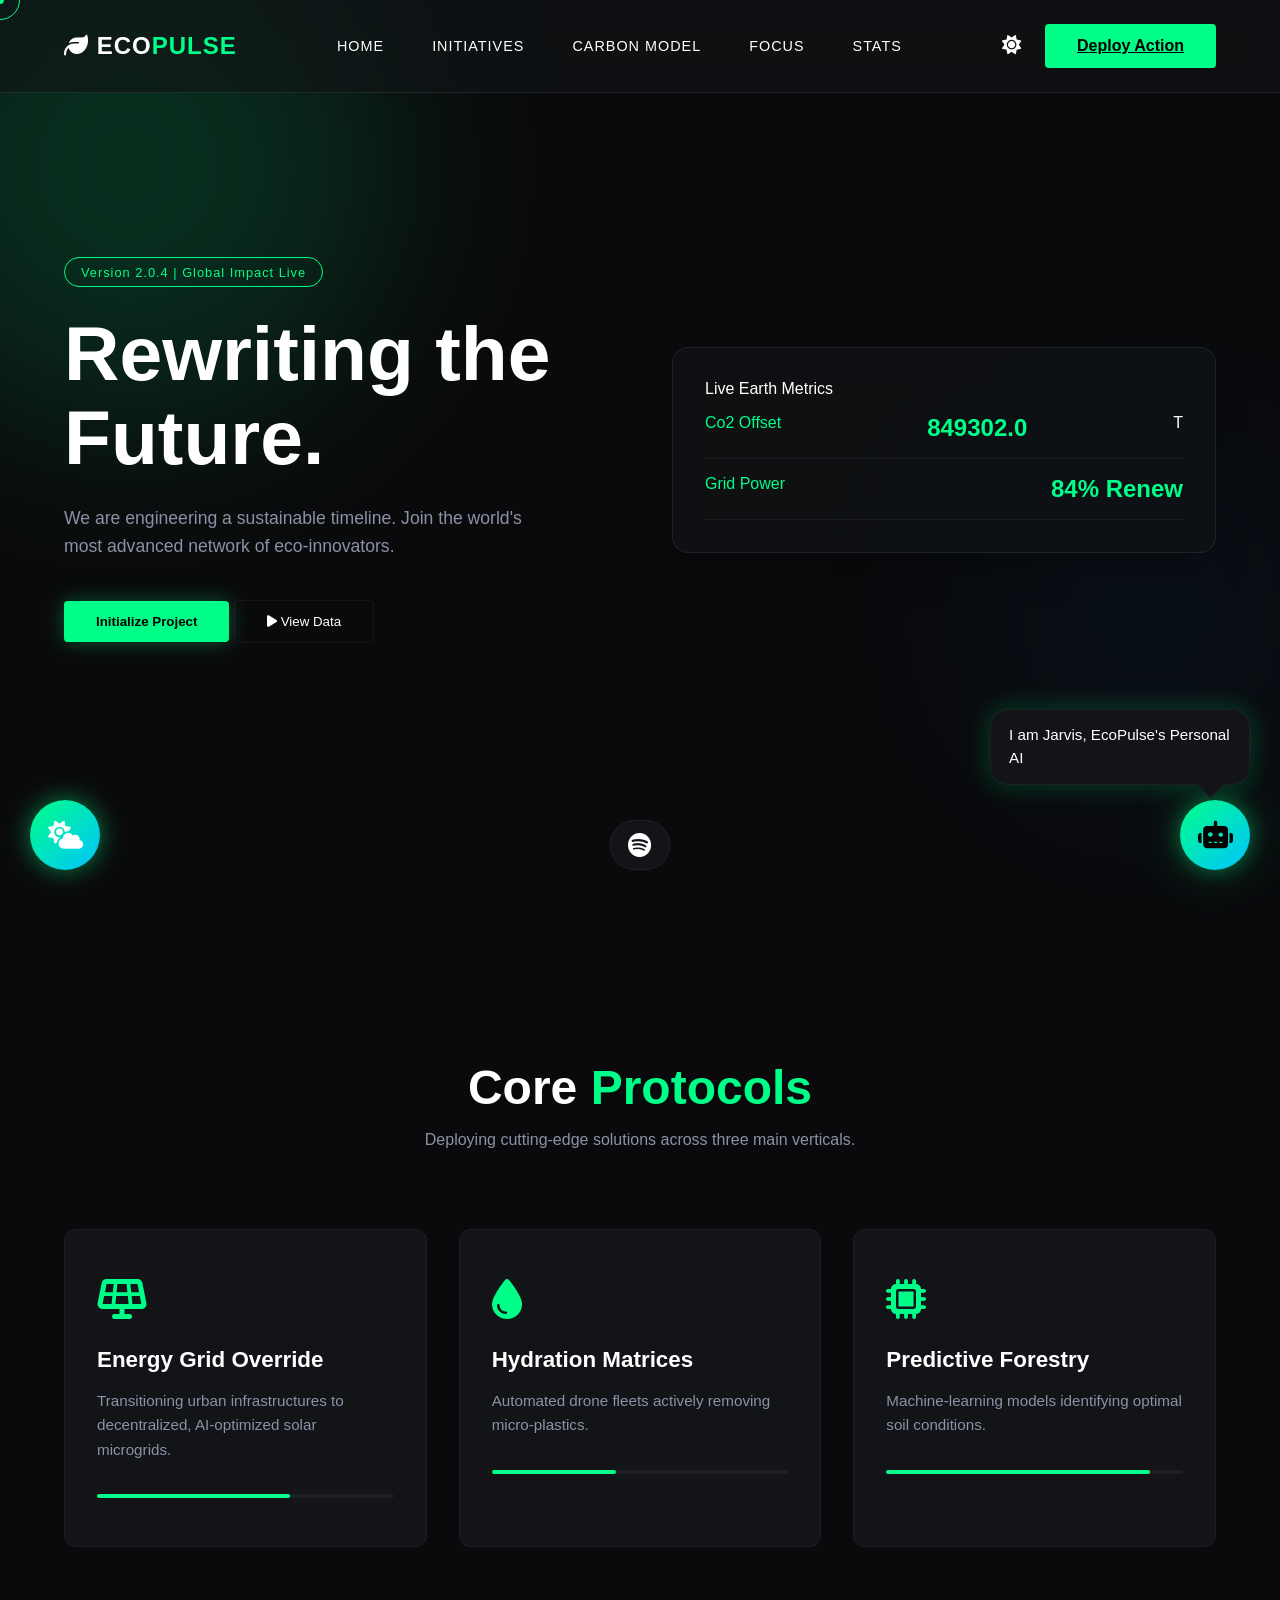
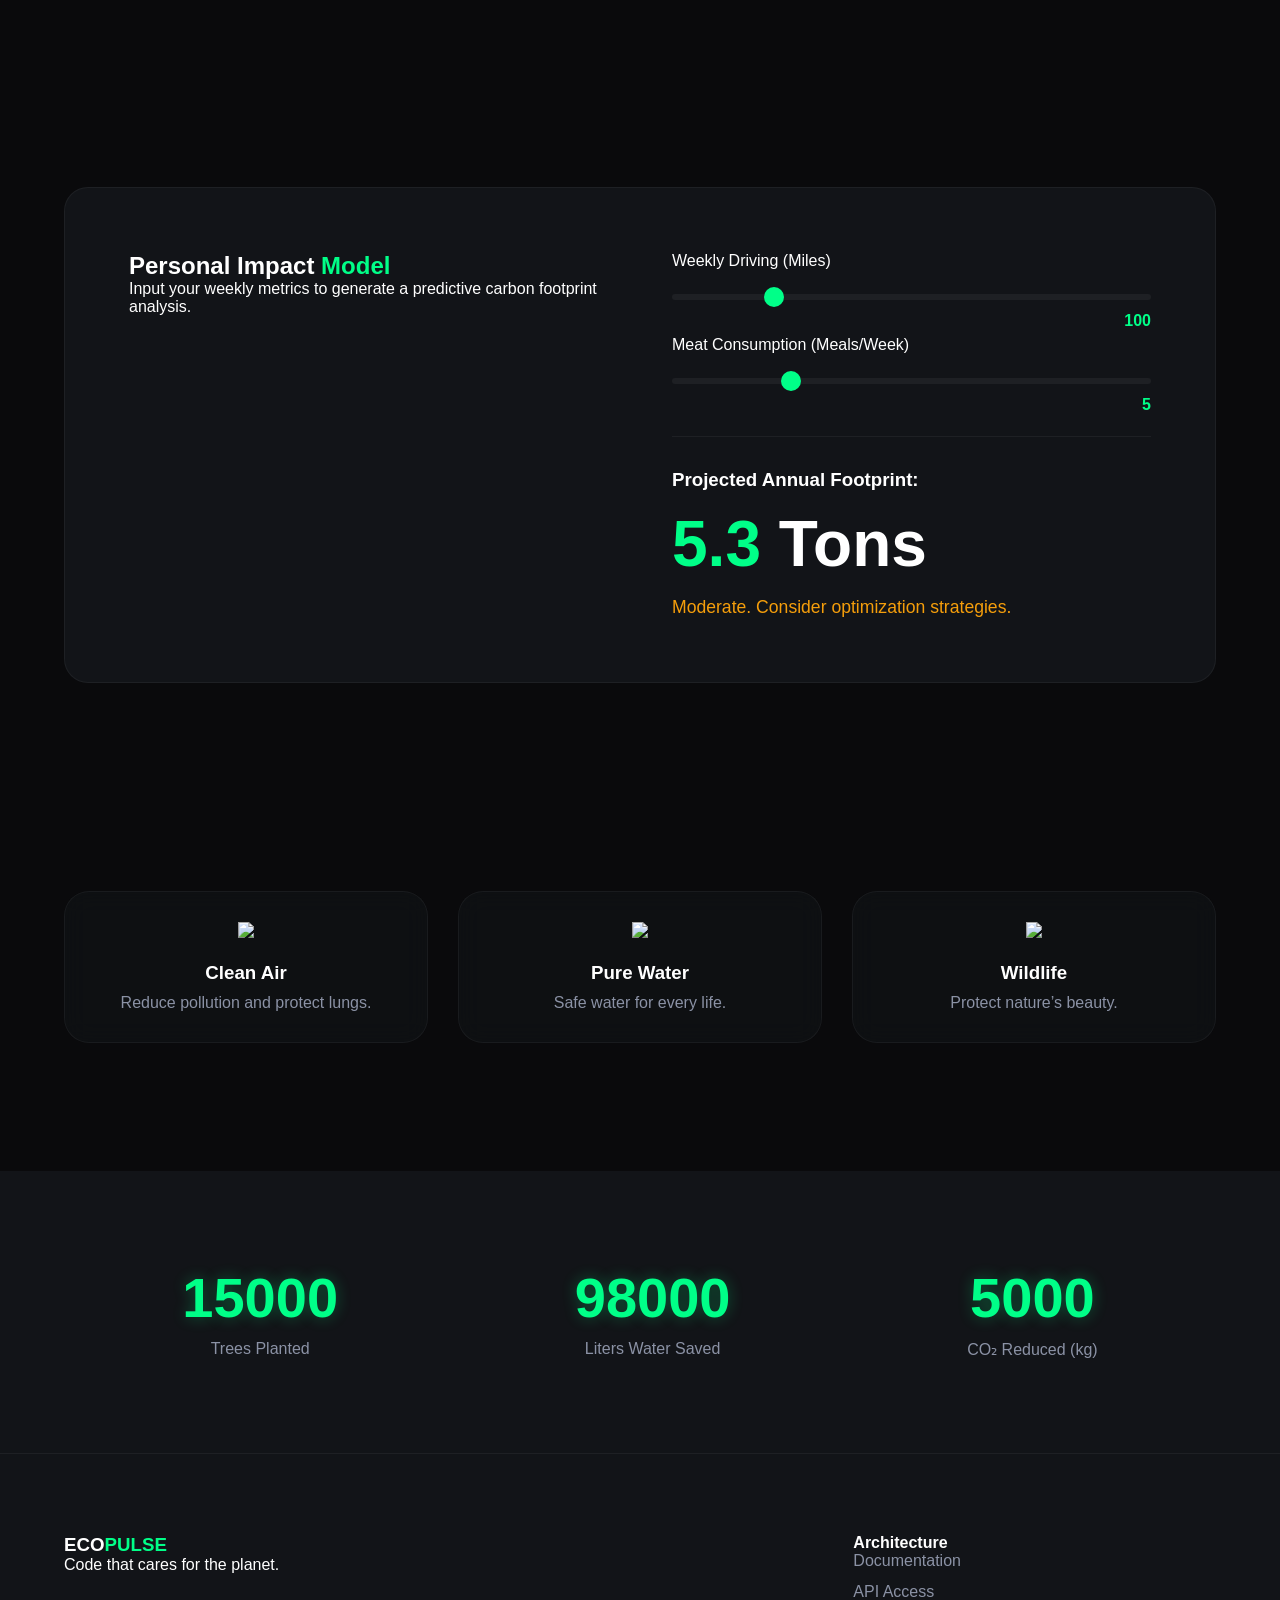
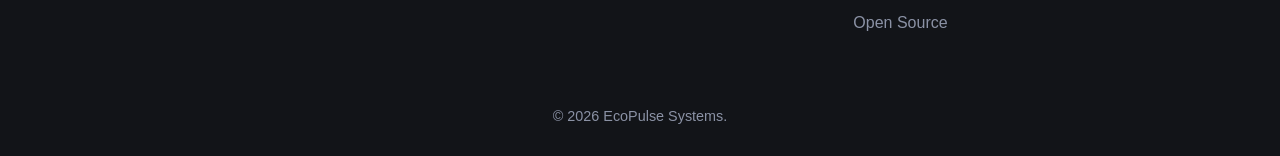
==== commit aa4b50c5: "updated index.html" ====
--- a/index.html
+++ b/index.html
@@ -1781,6 +1781,82 @@
     font-size:.9rem;
 }
 
+/* ================= MUSIC ADDITIONS ================= */
+
+.music-button{
+    position:fixed;
+    left:50%;
+    bottom:30px;
+    transform:translateX(-50%);
+    z-index:10001;
+    display:flex;
+    align-items:center;
+    gap:10px;
+    padding:12px 18px;
+    border:none;
+    border-radius:999px;
+    cursor:pointer;
+    background:var(--bg-surface);
+    color:var(--text-primary);
+    border:1px solid var(--border-color);
+}
+
+.music-button svg{
+    width:20px;
+    height:20px;
+    display:block;
+}
+
+.music-panel{
+    position:fixed;
+    left:50%;
+    bottom:95px;
+    transform:translateX(-50%);
+    z-index:10001;
+    display:none;
+    width:min(92vw,360px);
+    padding:14px;
+    background:var(--bg-surface);
+    border:1px solid var(--border-color);
+    border-radius:14px;
+}
+
+.music-panel.active{
+    display:block;
+}
+
+.music-panel-controls{
+    display:flex;
+    gap:8px;
+    margin-top:10px;
+}
+
+.music-panel-controls button{
+    border:1px solid var(--border-color);
+    background:rgba(255,255,255,.05);
+    color:var(--text-primary);
+    padding:10px 12px;
+    border-radius:10px;
+    cursor:pointer;
+}
+
+#music-input{
+    width:100%;
+    padding:12px;
+    border-radius:10px;
+    border:1px solid var(--border-color);
+    background:rgba(255,255,255,.05);
+    color:var(--text-primary);
+    outline:none;
+}
+
+#music-status{
+    margin-top:10px;
+    font-size:.9rem;
+    color:var(--text-secondary);
+    line-height:1.5;
+}
+
 /* ================= RESPONSIVE ================= */
 
 @media(max-width:968px){
@@ -1808,8 +1884,20 @@
         align-items:center;
     }
 }
+
+@media(max-width:600px){
+
+    .music-button{
+        bottom:20px;
+    }
+
+    .music-panel{
+        bottom:85px;
+    }
+}
 </style>
 </head>
+<link rel="stylesheet" href="https://cdnjs.cloudflare.com/ajax/libs/font-awesome/5.15.4/css/all.min.css">
 <!-- AI BUTTON -->
 
 <div class="ai-button" id="ai-button">
@@ -1900,6 +1988,27 @@
 
 <div class="weather-button" id="weather-button">
     <i class="fa-solid fa-cloud-sun"></i>
+</div>
+
+<!-- MUSIC BUTTON -->
+
+<button class="music-button" id="music-button" type="button" aria-label="Open music controls">
+    <i class='fab fa-spotify' style="font-size: 24px;"></i>
+</button>
+
+<div class="music-panel" id="music-panel">
+    <input
+        type="text"
+        id="music-input"
+        placeholder="Play a song or type like phonk, rap, chill"
+    >
+    <div class="music-panel-controls">
+        <button id="music-play-btn" type="button">Play</button>
+        <button id="music-pause-btn" type="button">Pause</button>
+        <button id="music-stop-btn" type="button">Stop</button>
+    </div>
+    <div id="music-status">Ready for voice commands like “play attention” or “play phonk music”.</div>
+    <audio id="jarvis-music-player" preload="none"></audio>
 </div>
 
 <!-- WEATHER POPUP -->
@@ -3261,6 +3370,12 @@
 
     }
 
+    if(window.MusicJarvis){
+
+        window.MusicJarvis.prime();
+
+    }
+
 });
 
 /* CLOSE */
@@ -3299,7 +3414,7 @@
 const sendAI =
 document.getElementById("send-ai");
 /* SEND MESSAGE */
-function sendMessage(){
+async function sendMessage(){
 
     const text=aiInput.value.trim();
 
@@ -3328,7 +3443,11 @@
     let response=
     "EcoPulse AI is analyzing your sustainability question.";
 
-    if(text.toLowerCase().includes("carbon")){
+    if(window.MusicJarvis && window.MusicJarvis.looksLikeMusicRequest(text)){
+
+        response = await window.MusicJarvis.handleTextCommand(text);
+
+    }else if(text.toLowerCase().includes("carbon")){
 
         response=
         "Reducing transport emissions and using renewable energy are two of the fastest ways to lower carbon output.";
@@ -3427,6 +3546,427 @@
 
 }
 
+/* ================= MUSIC SYSTEM ================= */
+
+const MusicJarvis = {
+
+    audio:document.getElementById("jarvis-music-player"),
+    button:document.getElementById("music-button"),
+    panel:document.getElementById("music-panel"),
+    input:document.getElementById("music-input"),
+    playBtn:document.getElementById("music-play-btn"),
+    pauseBtn:document.getElementById("music-pause-btn"),
+    stopBtn:document.getElementById("music-stop-btn"),
+    status:document.getElementById("music-status"),
+    lastTrack:null,
+    requestId:0,
+    primed:false,
+
+    library:{
+        "acelerada":"acelerada song",
+        "alor on danse":"alors on danse stromae",
+        "astronaut in the ocean":"astronaut in the ocean masked wolf",
+        "attention":"attention charlie puth",
+        "city of roses":"city of roses song",
+        "gata only":"gata only floyymenor cris mj",
+        "gata only x kompa":"gata only x kompa song",
+        "got me singing":"got me singing song",
+        "kingpin":"kingpin song",
+        "lose my mind":"lose my mind song",
+        "matrix":"matrix song",
+        "montagem rugada":"montagem rugada song",
+        "montagem xonada":"montagem xonada song",
+        "she wolf":"she wolf shakira",
+        "taco bell super slowed":"taco bell super slowed song"
+    },
+
+    genres:{
+        "phonk":"phonk music",
+        "rap":"rap music",
+        "drill":"drill music",
+        "pop":"pop music",
+        "chill":"chill music",
+        "lofi":"lofi music",
+        "kompa":"kompa music",
+        "slowed":"slowed music",
+        "dance":"dance music",
+        "sad":"sad music"
+    },
+
+    init(){
+
+        if(this.button){
+            this.button.addEventListener("click",()=>{
+                this.prime();
+                this.panel.classList.toggle("active");
+            });
+        }
+
+        if(this.playBtn){
+            this.playBtn.addEventListener("click",()=>{
+                const query = this.input.value.trim() || "phonk music";
+                this.playFromQuery(query);
+            });
+        }
+
+        if(this.pauseBtn){
+            this.pauseBtn.addEventListener("click",()=>{
+                this.pause();
+            });
+        }
+
+        if(this.stopBtn){
+            this.stopBtn.addEventListener("click",()=>{
+                this.stop();
+            });
+        }
+
+        if(this.input){
+            this.input.addEventListener("keydown",(event)=>{
+                if(event.key === "Enter"){
+                    this.playFromQuery(this.input.value.trim());
+                }
+            });
+        }
+
+        if(this.audio){
+            this.audio.addEventListener("ended",()=>{
+                this.setStatus("Preview ended. Say another song or press Play again.");
+            });
+
+            this.audio.addEventListener("play",()=>{
+                if(this.lastTrack){
+                    this.setStatus(`Playing ${this.lastTrack.trackName} - ${this.lastTrack.artistName}`);
+                }
+            });
+
+            this.audio.addEventListener("pause",()=>{
+                if(this.audio.currentTime > 0 && !this.audio.ended){
+                    this.setStatus("Music paused.");
+                }
+            });
+        }
+
+        document.addEventListener("click",()=>{
+            this.prime();
+        },{once:true});
+
+        const helpBox = document.getElementById("jarvis-help");
+
+        if(helpBox){
+            [
+                "“play astronaut in the ocean”",
+                "“play attention”",
+                "“play phonk music”",
+                "“pause music”",
+                "“resume music”",
+                "“stop music”"
+            ].forEach(text=>{
+                const command = document.createElement("p");
+                command.innerText = text;
+                helpBox.appendChild(command);
+            });
+        }
+    },
+
+    prime(){
+
+        if(this.primed || !this.audio){
+            return;
+        }
+
+        this.audio.volume = 0.9;
+
+        const silent =
+            "[data-uri]";
+
+        this.audio.src = silent;
+
+        this.audio.play()
+        .then(()=>{
+            this.audio.pause();
+            this.audio.removeAttribute("src");
+            this.audio.load();
+            this.primed = true;
+            this.setStatus("Music system ready.");
+        })
+        .catch(()=>{
+            this.setStatus("Tap Music once, then use voice commands to play songs.");
+        });
+    },
+
+    normalize(text){
+        return text
+            .toLowerCase()
+            .replace(/[^\w\s]/g," ")
+            .replace(/\s+/g," ")
+            .trim();
+    },
+
+    extractSongQuery(text){
+
+        const normalized = this.normalize(text);
+
+        if(this.library[normalized]){
+            return this.library[normalized];
+        }
+
+        const playMatch = normalized.match(/(?:play|start|put on)\s+(.+)/);
+
+        if(playMatch && playMatch[1]){
+            const direct = playMatch[1].trim();
+
+            if(this.library[direct]){
+                return this.library[direct];
+            }
+
+            const genre = direct
+                .replace(/\bmusic\b/g,"")
+                .trim();
+
+            if(this.genres[genre]){
+                return this.genres[genre];
+            }
+
+            return direct;
+        }
+
+        if(this.genres[normalized]){
+            return this.genres[normalized];
+        }
+
+        return normalized;
+    },
+
+    looksLikeMusicRequest(text){
+
+        const normalized = this.normalize(text);
+
+        return (
+            normalized.startsWith("play ") ||
+            normalized.startsWith("start ") ||
+            normalized.startsWith("put on ") ||
+            normalized === "pause music" ||
+            normalized === "resume music" ||
+            normalized === "continue music" ||
+            normalized === "stop music" ||
+            normalized === "mute music" ||
+            normalized === "unmute music" ||
+            normalized in this.library ||
+            normalized in this.genres
+        );
+    },
+
+    setStatus(message){
+        if(this.status){
+            this.status.innerText = message;
+        }
+    },
+
+    speak(message){
+        if(!("speechSynthesis" in window)){
+            return;
+        }
+
+        window.speechSynthesis.cancel();
+
+        const utterance = new SpeechSynthesisUtterance(message);
+        utterance.rate = 1;
+        utterance.pitch = 1;
+        window.speechSynthesis.speak(utterance);
+    },
+
+    jsonp(url){
+        return new Promise((resolve,reject)=>{
+
+            const callbackName =
+                `jarvisMusicSearch_${Date.now()}_${Math.floor(Math.random()*100000)}`;
+
+            const script =
+                document.createElement("script");
+
+            const cleanup = ()=>{
+                delete window[callbackName];
+                script.remove();
+            };
+
+            window[callbackName] = (data)=>{
+                cleanup();
+                resolve(data);
+            };
+
+            script.onerror = ()=>{
+                cleanup();
+                reject(new Error("Music search failed."));
+            };
+
+            script.src =
+                `${url}${url.includes("?") ? "&" : "?"}callback=${callbackName}`;
+
+            document.body.appendChild(script);
+        });
+    },
+
+    pickBestResult(query,results){
+
+        const normalizedQuery = this.normalize(query);
+
+        const scored = results.map(item=>{
+            const title = this.normalize(item.trackName || "");
+            const artist = this.normalize(item.artistName || "");
+            const combo = `${title} ${artist}`;
+
+            let score = 0;
+
+            if(title === normalizedQuery){
+                score += 10;
+            }
+
+            if(combo.includes(normalizedQuery)){
+                score += 6;
+            }
+
+            normalizedQuery.split(" ").forEach(word=>{
+                if(title.includes(word)){
+                    score += 2;
+                }
+                if(artist.includes(word)){
+                    score += 1;
+                }
+            });
+
+            return {
+                item,
+                score
+            };
+        });
+
+        scored.sort((a,b)=>b.score-a.score);
+
+        return scored[0]?.item || results[0] || null;
+    },
+
+    async searchTrack(query){
+
+        const url =
+            `https://itunes.apple.com/search?term=${encodeURIComponent(query)}&media=music&entity=song&country=US&limit=10`;
+
+        const data = await this.jsonp(url);
+
+        if(!data || !Array.isArray(data.results) || data.results.length === 0){
+            return null;
+        }
+
+        return this.pickBestResult(query,data.results);
+    },
+
+    async playFromQuery(query){
+
+        const cleaned = (query || "").trim();
+
+        if(cleaned === ""){
+            this.setStatus("Say or type a song name first.");
+            return "Say or type a song name first.";
+        }
+
+        this.prime();
+
+        const songQuery = this.extractSongQuery(cleaned);
+        const currentRequest = ++this.requestId;
+
+        this.setStatus(`Searching for ${cleaned}...`);
+
+        try{
+
+            const match = await this.searchTrack(songQuery);
+
+            if(currentRequest !== this.requestId){
+                return "Skipping older search.";
+            }
+
+            if(!match || !match.previewUrl){
+                this.setStatus(`No preview found for ${cleaned}. Try a different spelling or another song.`);
+                return `I could not find a playable preview for ${cleaned}.`;
+            }
+
+            this.audio.src = match.previewUrl;
+            await this.audio.play();
+            this.lastTrack = match;
+
+            const message = `Playing ${match.trackName} by ${match.artistName}.`;
+            this.setStatus(message);
+            return message;
+
+        }catch(error){
+
+            this.setStatus("Could not load music right now.");
+            return "I could not load music right now.";
+
+        }
+    },
+
+    pause(){
+        if(this.audio && !this.audio.paused){
+            this.audio.pause();
+        }
+        return "Music paused.";
+    },
+
+    async resume(){
+        if(this.audio && this.audio.src){
+            await this.audio.play();
+            return "Resuming music.";
+        }
+
+        return "There is no music ready to resume yet.";
+    },
+
+    stop(){
+        if(this.audio){
+            this.audio.pause();
+            this.audio.currentTime = 0;
+        }
+
+        this.setStatus("Music stopped.");
+        return "Music stopped.";
+    },
+
+    async handleTextCommand(text){
+
+        const normalized = this.normalize(text);
+
+        if(normalized === "pause music"){
+            return this.pause();
+        }
+
+        if(normalized === "resume music" || normalized === "continue music"){
+            return this.resume();
+        }
+
+        if(normalized === "stop music"){
+            return this.stop();
+        }
+
+        if(normalized === "mute music"){
+            this.audio.muted = true;
+            this.setStatus("Music muted.");
+            return "Music muted.";
+        }
+
+        if(normalized === "unmute music"){
+            this.audio.muted = false;
+            this.setStatus("Music unmuted.");
+            return "Music unmuted.";
+        }
+
+        return this.playFromQuery(text);
+    }
+
+};
+
+window.MusicJarvis = MusicJarvis;
+MusicJarvis.init();
+
 /* ================= VOICE SYSTEM ================= */
 
 const SpeechRecognition =
@@ -3490,7 +4030,7 @@
 
     /* RESULTS */
 
-    siteRecognition.onresult = (event)=>{
+    siteRecognition.onresult = async (event)=>{
 
         const transcript =
         event.results[
@@ -3501,6 +4041,14 @@
             "VOICE:",
             transcript
         );
+
+        if(window.MusicJarvis && window.MusicJarvis.looksLikeMusicRequest(transcript)){
+
+            const response = await window.MusicJarvis.handleTextCommand(transcript);
+            window.MusicJarvis.speak(response);
+            return;
+
+        }
 
         /* HOME */
 
@@ -3813,6 +4361,10 @@
 
         }
 
+        if(MusicJarvis.panel){
+            MusicJarvis.panel.classList.remove("active");
+        }
+
     }
 
 });
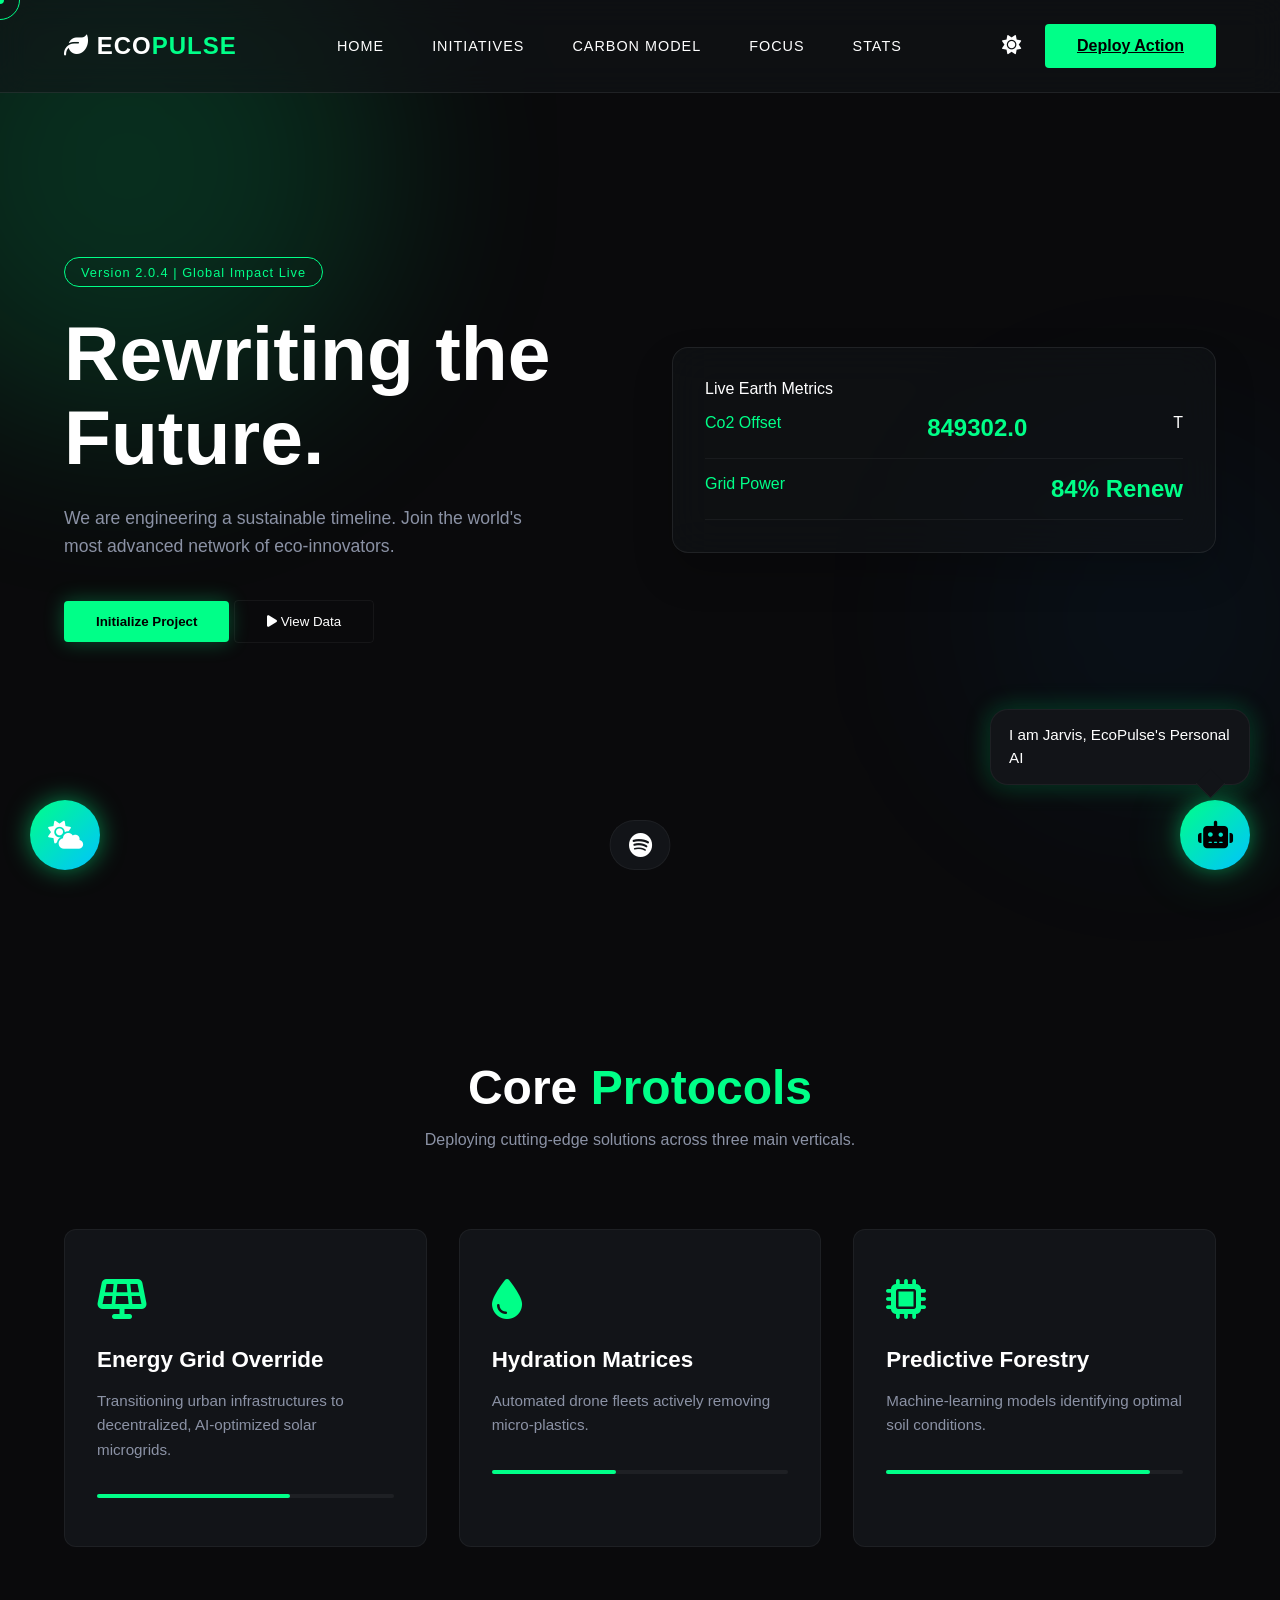
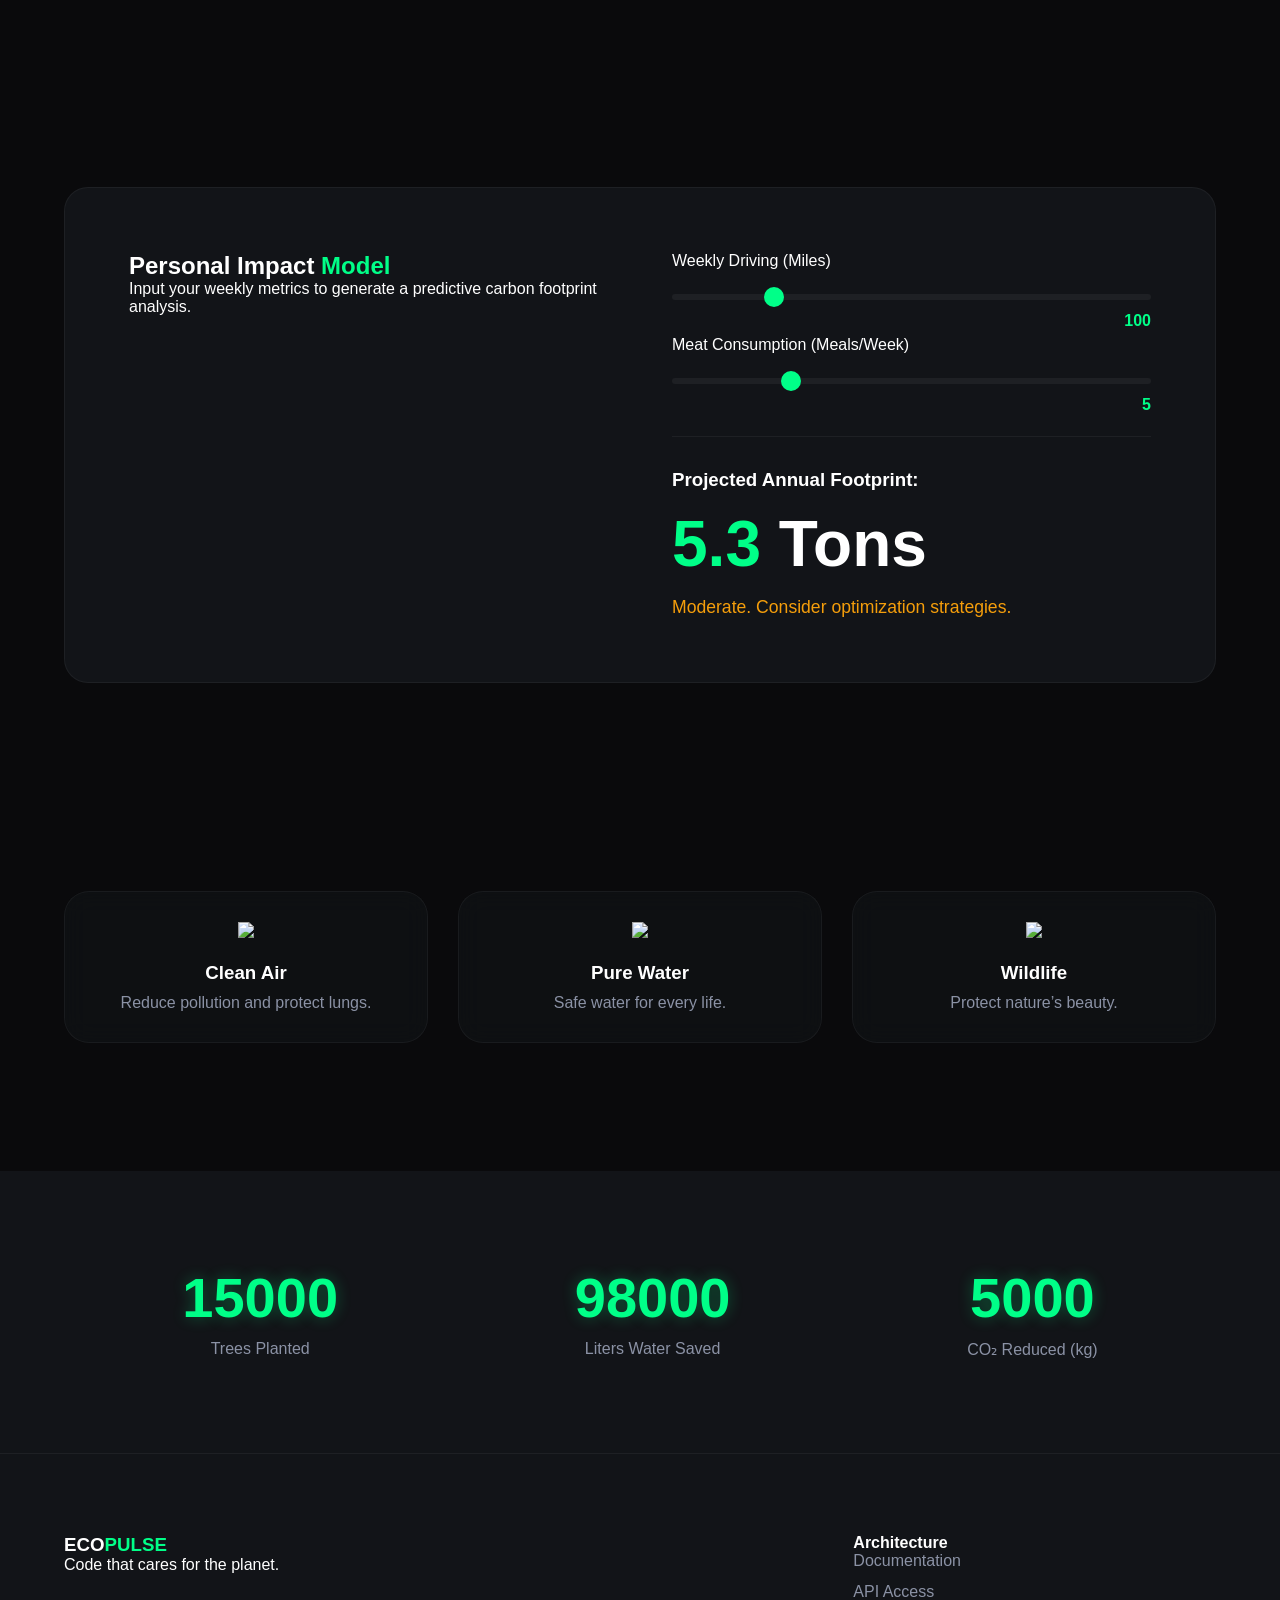
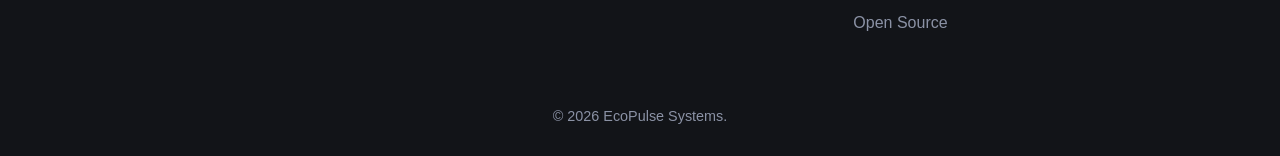
==== commit 78aab1ab: "updated" ====
--- a/index.html
+++ b/index.html
@@ -3890,7 +3890,30 @@
             }
 
             this.audio.src = match.previewUrl;
-            await this.audio.play();
+
+localStorage.setItem(
+    "jarvis_music_src",
+    match.previewUrl
+);
+
+localStorage.setItem(
+    "jarvis_music_time",
+    "0"
+);
+
+await this.audio.play();
+
+/* SAVE CURRENT TIME */
+
+this.audio.addEventListener("timeupdate",()=>{
+
+    localStorage.setItem(
+        "jarvis_music_time",
+        this.audio.currentTime
+    );
+
+});
+    
             this.lastTrack = match;
 
             const message = `Playing ${match.trackName} by ${match.artistName}.`;
@@ -4382,6 +4405,27 @@
 });
 
 </script>
+<script>
+
+window.addEventListener("beforeunload",()=>{
+
+    const audio =
+        document.getElementById(
+            "jarvis-music-player"
+        );
+
+    if(audio){
+
+        localStorage.setItem(
+            "jarvis_music_time",
+            audio.currentTime
+        );
+
+    }
+
+});
+
+</script>
 
 </body>
 </html>
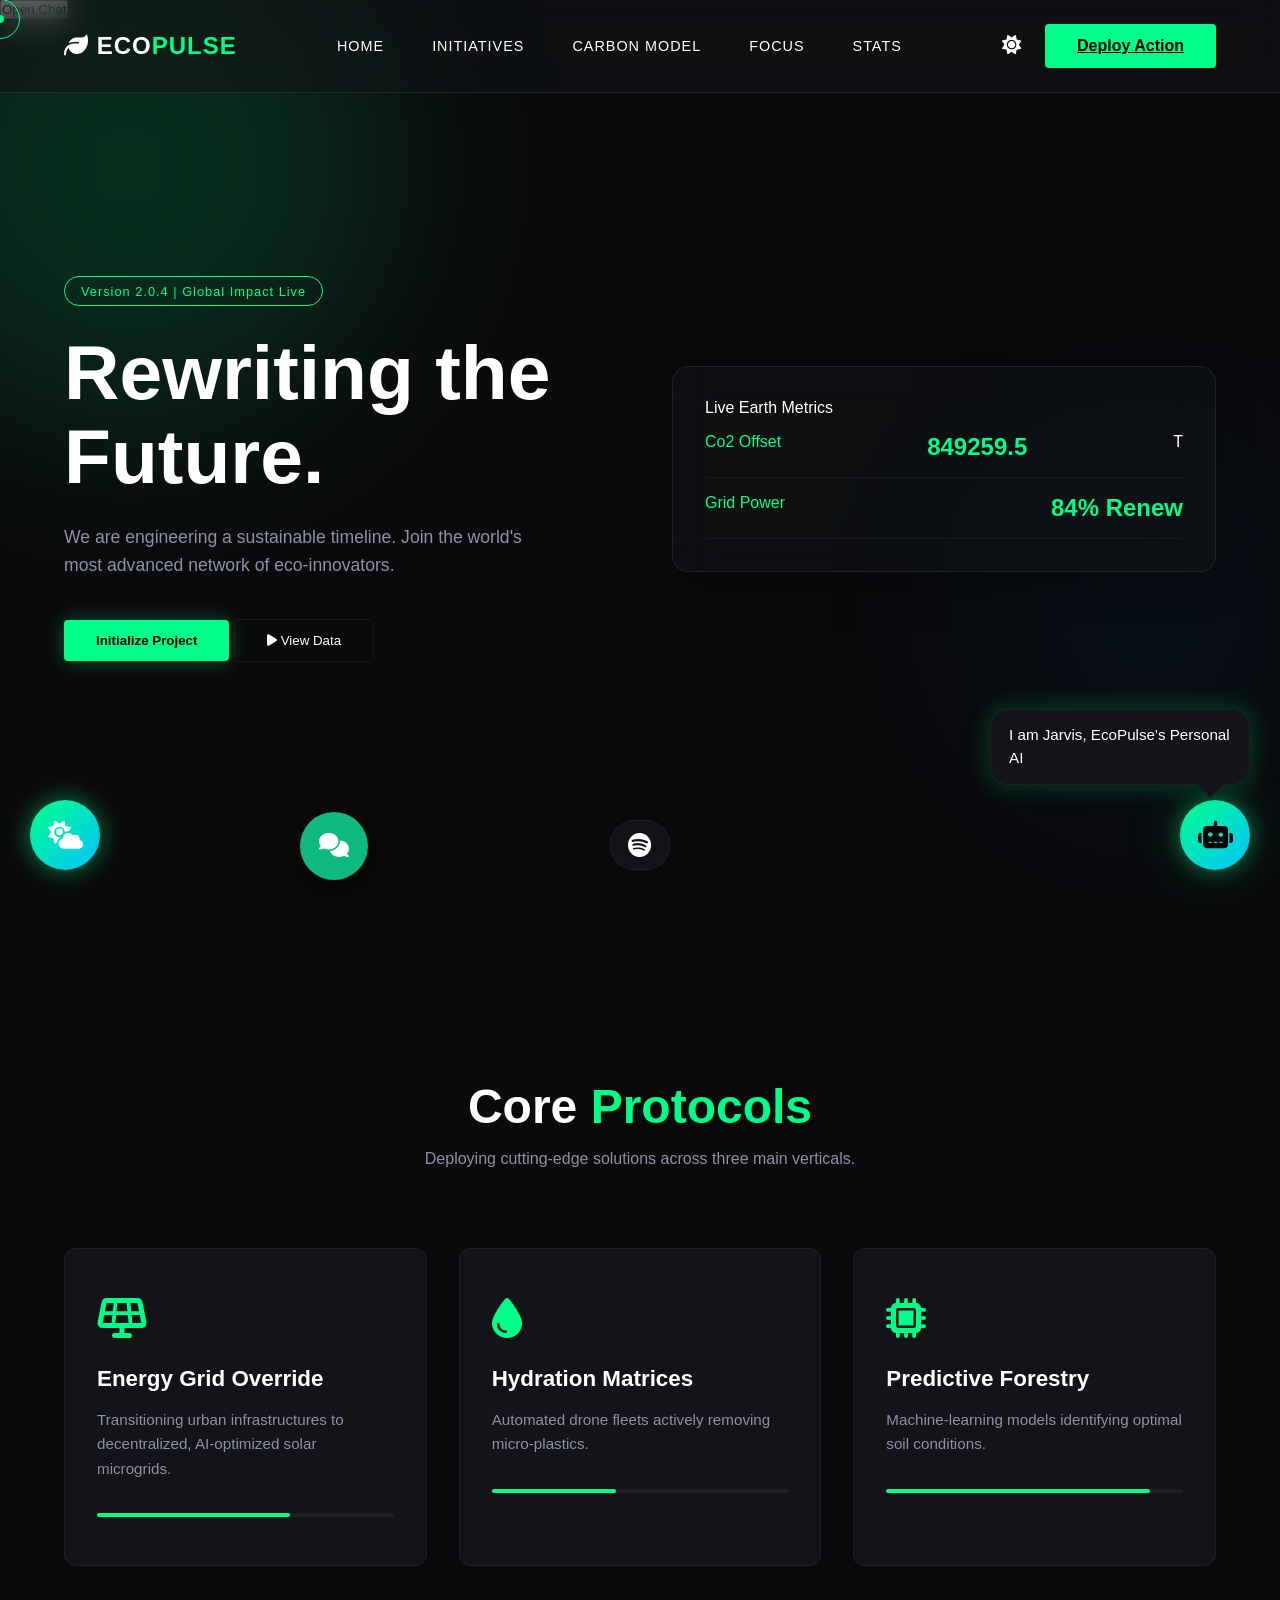
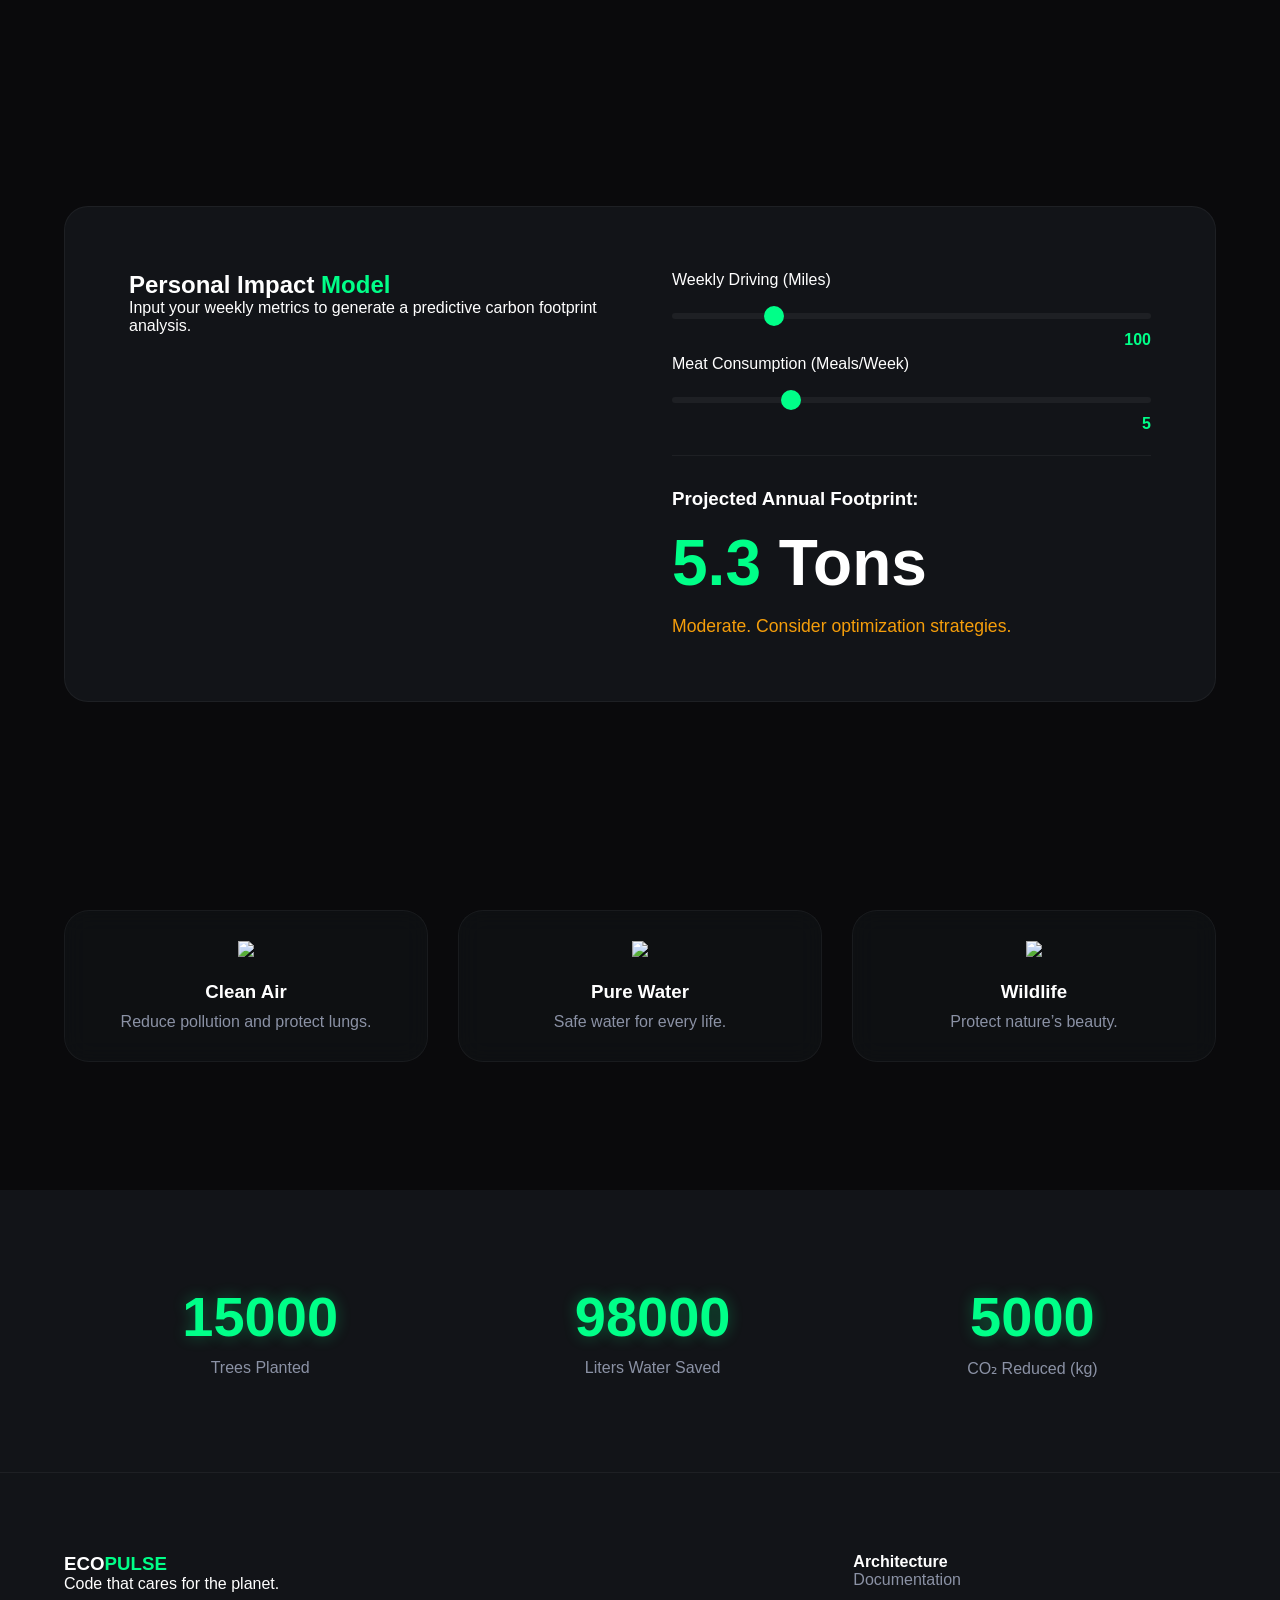
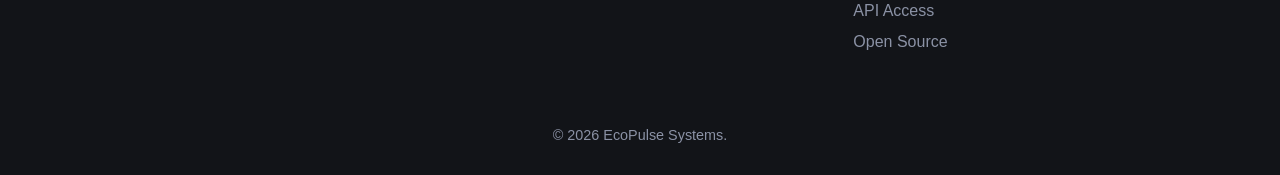
==== commit 5fbed2d6: "updated" ====
--- a/index.html
+++ b/index.html
@@ -15,7 +15,11 @@
   rel="stylesheet"
   href="https://cdnjs.cloudflare.com/ajax/libs/font-awesome/6.4.0/css/all.min.css"
 />
-
+<script src="https://www.gstatic.com/firebasejs/8.10.1/firebase-app.js"></script>
+
+<script src="https://www.gstatic.com/firebasejs/8.10.1/firebase-auth.js"></script>
+
+<script src="https://www.gstatic.com/firebasejs/8.10.1/firebase-firestore.js"></script>
 <style>
 
     /* ================= AI CHAT ================= */
@@ -1895,6 +1899,390 @@
         bottom:85px;
     }
 }
+/* ================= BUTTON ================= */
+
+.multichat-button{
+
+    position:fixed;
+
+    right:95px;
+    bottom:100px;
+
+    width:60px;
+    height:60px;
+
+    border:none;
+
+    border-radius:50%;
+
+    background:
+    linear-gradient(
+        135deg,
+        #00ff88,
+        #00c3ff
+    );
+
+    color:white;
+
+    font-size:22px;
+
+    cursor:pointer;
+
+    z-index:99999;
+
+    box-shadow:
+    0 0 30px rgba(0,255,136,.5);
+
+}
+
+/* ================= POPUP ================= */
+
+.multichat-popup{
+
+    position:fixed;
+
+    right:95px;
+    bottom:170px;
+
+    width:360px;
+    height:560px;
+
+    background:
+    rgba(10,10,10,.96);
+
+    border-radius:24px;
+
+    overflow:hidden;
+
+    display:none;
+
+    flex-direction:column;
+
+    z-index:99999;
+
+    backdrop-filter:blur(20px);
+
+    border:
+    1px solid rgba(255,255,255,.08);
+
+}
+
+.multichat-popup.active{
+
+    display:flex;
+
+}
+
+/* ================= HEADER ================= */
+
+.multichat-header{
+
+    display:flex;
+
+    justify-content:space-between;
+
+    align-items:center;
+
+    padding:15px;
+
+    border-bottom:
+    1px solid rgba(255,255,255,.08);
+
+}
+
+.multichat-header h3{
+
+    margin:0;
+
+    color:white;
+
+}
+
+#close-multichat{
+
+    background:none;
+
+    border:none;
+
+    color:white;
+
+    font-size:22px;
+
+    cursor:pointer;
+
+}
+
+/* ================= LOGIN ================= */
+
+.multichat-login{
+
+    flex:1;
+
+    display:flex;
+
+    justify-content:center;
+
+    align-items:center;
+
+}
+
+#google-login{
+
+    border:none;
+
+    padding:14px 22px;
+
+    border-radius:14px;
+
+    font-weight:bold;
+
+    cursor:pointer;
+
+    background:
+    linear-gradient(
+        135deg,
+        #00ff88,
+        #00c3ff
+    );
+
+}
+
+/* ================= ROOM ================= */
+
+.multichat-room{
+
+    display:none;
+
+    flex-direction:column;
+
+    height:100%;
+
+}
+
+.multichat-user{
+
+    color:#00ff88;
+
+    padding:10px 15px;
+
+    font-size:12px;
+
+    border-bottom:
+    1px solid rgba(255,255,255,.08);
+
+}
+
+/* ================= FRIEND ================= */
+
+.friend-bar{
+
+    display:flex;
+
+    gap:10px;
+
+    padding:12px;
+
+    border-bottom:
+    1px solid rgba(255,255,255,.08);
+
+}
+
+#friend-email{
+
+    flex:1;
+
+    padding:12px;
+
+    border:none;
+
+    border-radius:12px;
+
+    outline:none;
+
+    background:
+    rgba(255,255,255,.08);
+
+    color:white;
+
+}
+
+#connect-friend{
+
+    border:none;
+
+    padding:12px 15px;
+
+    border-radius:12px;
+
+    cursor:pointer;
+
+    background:
+    linear-gradient(
+        135deg,
+        #00ff88,
+        #00c3ff
+    );
+
+}
+
+/* ================= ACTIVE ROOM ================= */
+
+.active-room{
+
+    color:#00ff88;
+
+    font-size:12px;
+
+    padding:10px 15px;
+
+    border-bottom:
+    1px solid rgba(255,255,255,.08);
+
+}
+
+/* ================= MESSAGES ================= */
+
+.multichat-messages{
+
+    flex:1;
+
+    overflow-y:auto;
+
+    padding:15px;
+
+    display:flex;
+
+    flex-direction:column;
+
+    gap:14px;
+
+}
+
+.chat-wrap{
+
+    display:flex;
+
+    flex-direction:column;
+
+    max-width:80%;
+
+}
+
+.chat-wrap.me{
+
+    align-self:flex-end;
+
+}
+
+.chat-wrap.other{
+
+    align-self:flex-start;
+
+}
+
+.chat-bubble{
+
+    padding:12px 16px;
+
+    border-radius:18px;
+
+    font-size:14px;
+
+    line-height:1.4;
+
+}
+
+.chat-wrap.me .chat-bubble{
+
+    background:
+    linear-gradient(
+        135deg,
+        #00ff88,
+        #00c3ff
+    );
+
+    color:black;
+
+    border-bottom-right-radius:5px;
+
+}
+
+.chat-wrap.other .chat-bubble{
+
+    background:
+    rgba(255,255,255,.08);
+
+    color:white;
+
+    border-bottom-left-radius:5px;
+
+}
+
+.chat-time{
+
+    font-size:11px;
+
+    margin-top:4px;
+
+    opacity:.7;
+
+    color:white;
+
+}
+
+/* ================= INPUT ================= */
+
+.multichat-input-area{
+
+    display:flex;
+
+    gap:10px;
+
+    padding:15px;
+
+    border-top:
+    1px solid rgba(255,255,255,.08);
+
+}
+
+#multichat-input{
+
+    flex:1;
+
+    padding:12px;
+
+    border:none;
+
+    border-radius:12px;
+
+    outline:none;
+
+    background:
+    rgba(255,255,255,.08);
+
+    color:white;
+
+}
+
+#send-multichat{
+
+    width:50px;
+    height:50px;
+
+    border:none;
+
+    border-radius:12px;
+
+    cursor:pointer;
+
+    background:
+    linear-gradient(
+        135deg,
+        #00ff88,
+        #00c3ff
+    );
+
+}
 </style>
 </head>
 <link rel="stylesheet" href="https://cdnjs.cloudflare.com/ajax/libs/font-awesome/5.15.4/css/all.min.css">
@@ -2010,7 +2398,828 @@
     <div id="music-status">Ready for voice commands like “play attention” or “play phonk music”.</div>
     <audio id="jarvis-music-player" preload="none"></audio>
 </div>
-
+<!-- FIREBASE -->
+
+<script src="https://www.gstatic.com/firebasejs/10.12.2/firebase-app-compat.js"></script>
+<script src="https://www.gstatic.com/firebasejs/10.12.2/firebase-auth-compat.js"></script>
+<script src="https://www.gstatic.com/firebasejs/10.12.2/firebase-firestore-compat.js"></script>
+
+<!-- MULTICHAT BUTTON -->
+ <!-- =========================================================
+FIREBASE SDK
+PUT BEFORE </body>
+========================================================= -->
+
+<script src="https://www.gstatic.com/firebasejs/8.10.1/firebase-app.js"></script>
+
+<script src="https://www.gstatic.com/firebasejs/8.10.1/firebase-auth.js"></script>
+
+<script src="https://www.gstatic.com/firebasejs/8.10.1/firebase-firestore.js"></script>
+
+<!-- =========================================================
+MULTICHAT HTML
+========================================================= -->
+
+<div class="multichat-popup" id="multichat-popup">
+
+    <div class="multichat-window">
+
+        <!-- TOPBAR -->
+
+        <div class="multichat-topbar">
+
+            <h3>EcoPulse Multi Chat</h3>
+
+            <button id="close-multichat">
+                ✕
+            </button>
+
+        </div>
+
+        <!-- LOGIN -->
+
+        <div class="multichat-login" id="multichat-login">
+
+            <button id="google-login">
+
+                <i class="fa-brands fa-google"></i>
+
+                Sign in with Google
+
+            </button>
+
+        </div>
+
+        <!-- CHAT ROOM -->
+
+        <div
+            class="multichat-room"
+            id="multichat-room"
+            style="display:none;"
+        >
+
+            <!-- USER -->
+
+            <div class="multichat-user" id="multichat-user">
+                Not logged in
+            </div>
+
+            <!-- CONNECT FRIEND -->
+
+            <div class="friend-connect">
+
+                <input
+                    type="email"
+                    id="friend-email"
+                    placeholder="Friend email..."
+                >
+
+                <button id="connect-friend">
+                    Connect
+                </button>
+
+            </div>
+
+            <!-- ACTIVE ROOM -->
+
+            <div class="active-room" id="active-room">
+                No friend connected
+            </div>
+
+            <!-- MESSAGES -->
+
+            <div
+                class="multichat-messages"
+                id="multichat-messages"
+            ></div>
+
+            <!-- INPUT -->
+
+            <div class="multichat-input-area">
+
+                <input
+                    type="text"
+                    id="multichat-input"
+                    placeholder="Type message..."
+                >
+
+                <button id="send-multichat">
+
+                    <i class="fa-solid fa-paper-plane"></i>
+
+                </button>
+
+            </div>
+
+        </div>
+
+    </div>
+
+</div>
+
+<!-- =========================================================
+MULTICHAT CSS
+========================================================= -->
+
+<style>
+
+.multichat-popup{
+
+    position:fixed;
+    inset:0;
+    background:rgba(0,0,0,.7);
+
+    display:none;
+    justify-content:center;
+    align-items:center;
+
+    z-index:999999;
+
+    backdrop-filter:blur(10px);
+}
+
+.multichat-popup.active{
+    display:flex;
+}
+
+.multichat-window{
+
+    width:100%;
+
+    height:100%;
+
+    background:#111827;
+
+    border-radius:28px;
+
+    overflow:hidden;
+
+    display:flex;
+
+    flex-direction:column;
+
+}
+
+.multichat-topbar{
+
+    height:70px;
+
+    background:#0f172a;
+
+    display:flex;
+    justify-content:space-between;
+    align-items:center;
+
+    padding:0 24px;
+
+    color:white;
+
+    border-bottom:
+    1px solid rgba(255,255,255,.08);
+}
+
+.multichat-topbar h3{
+
+    font-size:18px;
+    font-weight:600;
+}
+
+.multichat-topbar button{
+
+    width:38px;
+    height:38px;
+
+    border:none;
+
+    border-radius:50%;
+
+    cursor:pointer;
+
+    background:#1f2937;
+
+    color:white;
+
+    font-size:18px;
+}
+.multichat-bottombar{
+
+    height:75px;
+
+    min-height:75px;
+
+    background:#1f2937;
+
+    display:flex;
+
+    justify-content:space-around;
+
+    align-items:center;
+
+    border-top:1px solid rgba(255,255,255,0.08);
+
+    z-index:10;
+
+}
+.multichat-login{
+
+    flex:1;
+
+    display:flex;
+    justify-content:center;
+    align-items:center;
+}
+
+#google-login{
+
+    padding:14px 24px;
+
+    border:none;
+
+    border-radius:14px;
+
+    background:#2563eb;
+
+    color:white;
+
+    cursor:pointer;
+
+    font-size:15px;
+
+    display:flex;
+    align-items:center;
+    gap:10px;
+}
+
+.multichat-room{
+
+    flex:1;
+
+    display:flex;
+    flex-direction:column;
+}
+
+.multichat-user{
+
+    padding:14px 20px;
+
+    color:#9ca3af;
+
+    font-size:13px;
+
+    border-bottom:
+    1px solid rgba(255,255,255,.06);
+}
+
+.friend-connect{
+
+    display:flex;
+
+    gap:10px;
+
+    padding:14px;
+}
+
+.friend-connect input{
+
+    flex:1;
+
+    height:45px;
+
+    border:none;
+
+    outline:none;
+
+    padding:0 14px;
+
+    border-radius:12px;
+
+    background:#1f2937;
+
+    color:white;
+}
+
+.friend-connect button{
+
+    width:100px;
+
+    border:none;
+
+    border-radius:12px;
+
+    background:#10b981;
+
+    color:white;
+
+    cursor:pointer;
+}
+
+.active-room{
+
+    padding:12px 20px;
+
+    font-size:13px;
+
+    color:#10b981;
+
+    border-bottom:
+    1px solid rgba(255,255,255,.06);
+}
+
+.multichat-messages{
+
+    flex:1;
+
+    overflow-y:auto;
+
+    padding:18px;
+
+    display:flex;
+    flex-direction:column;
+    gap:12px;
+}
+
+.chat-wrap{
+
+    display:flex;
+    flex-direction:column;
+
+    max-width:80%;
+}
+
+.chat-wrap.me{
+    align-self:flex-end;
+}
+
+.chat-wrap.other{
+    align-self:flex-start;
+}
+
+.chat-bubble{
+
+    padding:12px 16px;
+
+    border-radius:18px;
+
+    font-size:14px;
+
+    line-height:1.4;
+}
+
+.chat-wrap.me .chat-bubble{
+
+    background:#10b981;
+
+    color:white;
+
+    border-bottom-right-radius:4px;
+}
+
+.chat-wrap.other .chat-bubble{
+
+    background:#1f2937;
+
+    color:white;
+
+    border-bottom-left-radius:4px;
+}
+
+.chat-time{
+
+    margin-top:4px;
+
+    font-size:11px;
+
+    color:#6b7280;
+}
+
+.multichat-input-area{
+
+    height:80px;
+
+    display:flex;
+    align-items:center;
+
+    gap:12px;
+
+    padding:16px;
+
+    border-top:
+    1px solid rgba(255,255,255,.06);
+}
+
+.multichat-input-area input{
+
+    flex:1;
+
+    height:50px;
+
+    border:none;
+    outline:none;
+
+    border-radius:14px;
+
+    background:#1f2937;
+
+    color:white;
+
+    padding:0 16px;
+}
+
+.multichat-input-area button{
+
+    width:52px;
+    height:52px;
+
+    border:none;
+
+    border-radius:14px;
+
+    background:#10b981;
+
+    color:white;
+
+    cursor:pointer;
+
+    font-size:18px;
+}
+
+</style>
+
+<!-- =========================================================
+MULTICHAT BUTTON
+========================================================= -->
+
+<button id="multichat-button">
+
+    Open Chat
+
+</button>
+
+<!-- =========================================================
+MULTICHAT JS
+========================================================= -->
+
+<script>
+
+/* =========================================================
+FIREBASE
+========================================================= */
+
+const firebaseConfig = {
+
+  apiKey: "AIzaSyATO3ZCHwuXg77_uFx_AViRZdhG1WB9Jyw",
+
+  authDomain: "ecopulse-6042f.firebaseapp.com",
+
+  projectId: "ecopulse-6042f",
+
+  storageBucket: "ecopulse-6042f.firebasestorage.app",
+
+  messagingSenderId: "563008346528",
+
+  appId: "1:563008346528:web:67ed328e7c95d0737decc5"
+
+};
+
+firebase.initializeApp(firebaseConfig);
+
+const auth =
+firebase.auth();
+
+const db =
+firebase.firestore();
+
+/* =========================================================
+ELEMENTS
+========================================================= */
+
+const multichatButton =
+document.getElementById("multichat-button");
+
+const multichatPopup =
+document.getElementById("multichat-popup");
+
+const closeMultichat =
+document.getElementById("close-multichat");
+
+const googleLogin =
+document.getElementById("google-login");
+
+const multichatLogin =
+document.getElementById("multichat-login");
+
+const multichatRoom =
+document.getElementById("multichat-room");
+
+const multichatUser =
+document.getElementById("multichat-user");
+
+const friendEmail =
+document.getElementById("friend-email");
+
+const connectFriend =
+document.getElementById("connect-friend");
+
+const activeRoom =
+document.getElementById("active-room");
+
+const multichatMessages =
+document.getElementById("multichat-messages");
+
+const multichatInput =
+document.getElementById("multichat-input");
+
+const sendMultichat =
+document.getElementById("send-multichat");
+
+/* =========================================================
+VARIABLES
+========================================================= */
+
+let currentFriend = "";
+
+let unsubscribeMessages = null;
+
+/* =========================================================
+OPEN
+========================================================= */
+
+multichatButton.addEventListener("click",()=>{
+
+    multichatPopup.classList.add("active");
+
+});
+
+/* =========================================================
+CLOSE
+========================================================= */
+
+closeMultichat.addEventListener("click",()=>{
+
+    multichatPopup.classList.remove("active");
+
+});
+
+/* =========================================================
+GOOGLE LOGIN
+========================================================= */
+
+googleLogin.addEventListener("click",async()=>{
+
+    try{
+
+        const provider =
+        new firebase.auth.GoogleAuthProvider();
+
+        await auth.signInWithPopup(provider);
+
+    }catch(error){
+
+        console.log(error);
+
+        alert(error.message);
+
+    }
+
+});
+
+/* =========================================================
+AUTH
+========================================================= */
+
+auth.onAuthStateChanged(user=>{
+
+    if(user){
+
+        multichatLogin.style.display =
+        "none";
+
+        multichatRoom.style.display =
+        "flex";
+
+        multichatUser.innerText =
+        `Logged in as ${user.email}`;
+
+    }else{
+
+        multichatLogin.style.display =
+        "flex";
+
+        multichatRoom.style.display =
+        "none";
+
+    }
+
+});
+
+/* =========================================================
+ROOM ID
+========================================================= */
+
+function createRoomId(user1,user2){
+
+    return [user1,user2]
+    .sort()
+    .join("_");
+
+}
+
+/* =========================================================
+CONNECT FRIEND
+========================================================= */
+
+connectFriend.addEventListener("click",()=>{
+
+    const email =
+    friendEmail.value
+    .trim()
+    .toLowerCase();
+
+    if(email === ""){
+
+        alert("Enter friend email");
+
+        return;
+
+    }
+
+    if(!auth.currentUser){
+
+        alert("Login first");
+
+        return;
+
+    }
+
+    if(email === auth.currentUser.email){
+
+        alert("Cannot chat with yourself");
+
+        return;
+
+    }
+
+    currentFriend = email;
+
+    activeRoom.innerText =
+    `Connected to ${currentFriend}`;
+
+    loadMessages();
+
+});
+
+/* =========================================================
+SEND MESSAGE
+========================================================= */
+
+async function sendMultichatMessage(){
+
+    const text =
+    multichatInput.value.trim();
+
+    if(text === "") return;
+
+    if(currentFriend === ""){
+
+        alert("Connect a friend");
+
+        return;
+
+    }
+
+    try{
+
+        const roomId =
+        createRoomId(
+            auth.currentUser.email,
+            currentFriend
+        );
+
+        await db
+        .collection("rooms")
+        .doc(roomId)
+        .collection("messages")
+        .add({
+
+            text:text,
+
+            sender:
+            auth.currentUser.email,
+
+            created:
+            firebase.firestore
+            .FieldValue
+            .serverTimestamp()
+
+        });
+
+        multichatInput.value = "";
+
+    }catch(error){
+
+        console.log(error);
+
+        alert(error.message);
+
+    }
+
+}
+
+/* =========================================================
+BUTTON SEND
+========================================================= */
+
+sendMultichat.addEventListener(
+    "click",
+    sendMultichatMessage
+);
+
+/* =========================================================
+ENTER SEND
+========================================================= */
+
+multichatInput.addEventListener(
+    "keypress",
+    (e)=>{
+
+        if(e.key === "Enter"){
+
+            sendMultichatMessage();
+
+        }
+
+    }
+);
+
+/* =========================================================
+LOAD MESSAGES
+========================================================= */
+
+function loadMessages(){
+
+    const roomId =
+    createRoomId(
+        auth.currentUser.email,
+        currentFriend
+    );
+
+    if(unsubscribeMessages){
+
+        unsubscribeMessages();
+
+    }
+
+    unsubscribeMessages =
+    db.collection("rooms")
+    .doc(roomId)
+    .collection("messages")
+    .orderBy("created")
+
+    .onSnapshot(snapshot=>{
+
+        multichatMessages.innerHTML = "";
+
+        snapshot.forEach(doc=>{
+
+            const data =
+            doc.data();
+
+            const div =
+            document.createElement("div");
+
+            div.className =
+            data.sender ===
+            auth.currentUser.email
+            ? "chat-wrap me"
+            : "chat-wrap other";
+
+            div.innerHTML = `
+
+                <div class="chat-bubble">
+                    ${data.text}
+                </div>
+
+                <div class="chat-time">
+                    ${data.sender}
+                </div>
+
+            `;
+
+            multichatMessages
+            .appendChild(div);
+
+        });
+
+        multichatMessages.scrollTop =
+        multichatMessages.scrollHeight;
+
+    });
+
+}
+
+</script>
+
+<!-- MULTICHAT POPUP -->    
 <!-- WEATHER POPUP -->
 
 <div class="weather-popup" id="weather-popup">
@@ -2030,13 +3239,368 @@
         <!-- YOUR WEATHER FILE -->
 
         <iframe
-            src="waetherPro.html"
+            src="weatherPro.html"
             class="weather-frame">
         </iframe>
 
     </div>
 
 </div>
+</button>
+<button id="open-multichat">
+    <i class="fa-solid fa-comments"></i>
+</button>
+
+<div class="multichat-popup" id="multichat-popup">
+
+    <div class="multichat-window">
+
+        <!-- TOP BAR -->
+
+        <div class="multichat-topbar">
+
+            <h3>Eco-Pulse Chat</h3>
+
+            <button id="close-multichat">
+                <i class="fa-solid fa-xmark"></i>
+            </button>
+
+        </div>
+
+        <!-- CHAT CONTENT -->
+
+        <iframe
+            src="chat.html"
+            class="multichat-frame">
+        </iframe>
+
+        <!-- BOTTOM BAR -->
+
+        <div class="multichat-bottombar">
+
+            <button class="multi-nav active">
+                <i class="fa-solid fa-comment"></i>
+                <span>Chats</span>
+            </button>
+
+            <button class="multi-nav">
+                <i class="fa-solid fa-user-plus"></i>
+                <span>Friends</span>
+            </button>
+
+            <button class="multi-nav">
+                <i class="fa-solid fa-clock"></i>
+                <span>History</span>
+            </button>
+
+        </div>
+
+    </div>
+
+</div>
+<style>
+
+/* =========================
+   OPEN BUTTON
+========================= */
+
+#open-multichat{
+
+    position:fixed;
+
+    left:300px;
+
+    bottom:20px;
+
+    width:68px;
+
+    height:68px;
+
+    border:none;
+
+    border-radius:50%;
+
+    background:#10b981;
+
+    color:white;
+
+    font-size:24px;
+
+    cursor:pointer;
+
+    z-index:999999;
+
+    box-shadow:
+    0 10px 30px rgba(0,0,0,0.5);
+
+    transition:0.25s;
+
+}
+
+#open-multichat:hover{
+
+    transform:scale(1.08);
+
+}
+
+/* =========================
+   POPUP
+========================= */
+
+.multichat-popup{
+
+    position:fixed;
+
+    left:20px;
+
+    bottom:95px;
+
+    width:390px;
+
+    height:680px;
+
+    z-index:999999;
+
+    display:none;
+
+    justify-content:flex-start;
+
+    align-items:flex-end;
+
+    animation:multiFade 0.3s ease;
+
+}
+
+/* WINDOW */
+
+.multichat-window{
+
+    width:100%;
+
+    height:100%;
+
+    background:#111827;
+
+    border-radius:28px;
+
+    overflow:hidden;
+
+    display:flex;
+
+    flex-direction:column;
+
+    box-shadow:
+    0 20px 50px rgba(0,0,0,0.55),
+    0 0 25px rgba(16,185,129,0.15);
+
+}
+
+/* TOPBAR */
+
+.multichat-topbar{
+
+    height:72px;
+
+    background:linear-gradient(
+        90deg,
+        #10b981,
+        #059669
+    );
+
+    display:flex;
+
+    align-items:center;
+
+    justify-content:space-between;
+
+    padding:0 20px;
+
+}
+
+/* TITLE */
+
+.multichat-title{
+
+    display:flex;
+
+    align-items:center;
+
+    gap:12px;
+
+}
+
+.multichat-title h3{
+
+    color:white;
+
+    font-size:20px;
+
+    font-weight:700;
+
+}
+
+/* DOT */
+
+.chat-dot{
+
+    width:12px;
+
+    height:12px;
+
+    border-radius:50%;
+
+    background:white;
+
+    box-shadow:
+    0 0 10px white,
+    0 0 20px white;
+
+}
+
+/* CLOSE */
+
+#close-multichat{
+
+    width:42px;
+
+    height:42px;
+
+    border:none;
+
+    border-radius:12px;
+
+    background:rgba(255,255,255,0.15);
+
+    color:white;
+
+    cursor:pointer;
+
+    font-size:18px;
+
+    transition:0.25s;
+
+}
+
+#close-multichat:hover{
+
+    background:rgba(255,255,255,0.25);
+
+}
+
+/* FRAME */
+
+.multichat-frame{
+
+    width:100%;
+
+    flex:1;
+
+    border:none;
+
+    display:block;
+
+    background:#111827;
+
+    min-height:0;
+
+}
+
+/* BOTTOM NAV */
+
+.multichat-bottombar{
+
+    height:75px;
+
+    background:#1f2937;
+
+    display:flex;
+
+    justify-content:space-around;
+
+    align-items:center;
+
+}
+
+/* NAV */
+
+.multi-nav{
+
+    background:none;
+
+    border:none;
+
+    color:#cbd5e1;
+
+    display:flex;
+
+    flex-direction:column;
+
+    align-items:center;
+
+    gap:5px;
+
+    cursor:pointer;
+
+    font-size:18px;
+
+}
+
+.multi-nav span{
+
+    font-size:11px;
+
+}
+
+.multi-nav.active{
+
+    color:#10b981;
+
+}
+
+/* ANIMATION */
+
+@keyframes multiFade{
+
+    from{
+
+        opacity:0;
+
+        transform:
+        translateY(20px)
+        scale(0.95);
+
+    }
+
+    to{
+
+        opacity:1;
+
+        transform:
+        translateY(0)
+        scale(1);
+
+    }
+
+}
+
+/* MOBILE */
+
+@media(max-width:500px){
+
+    .multichat-popup{
+
+        width:95%;
+
+        height:92vh;
+
+        left:2.5%;
+
+        bottom:10px;
+
+    }
+
+}
+</style>
 <body>
 
 <div class="cursor-dot"></div>
@@ -4426,6 +5990,37 @@
 });
 
 </script>
-
+<script>
+
+window.addEventListener("DOMContentLoaded", ()=>{
+
+    const openBtn =
+    document.getElementById("open-multichat");
+
+    const closeBtn =
+    document.getElementById("close-multichat");
+
+    const popup =
+    document.getElementById("multichat-popup");
+
+    /* OPEN */
+
+    openBtn.onclick = ()=>{
+
+        popup.style.display = "flex";
+
+    };
+
+    /* CLOSE */
+
+    closeBtn.onclick = ()=>{
+
+        popup.style.display = "none";
+
+    };
+
+});
+
+</script>
 </body>
 </html>
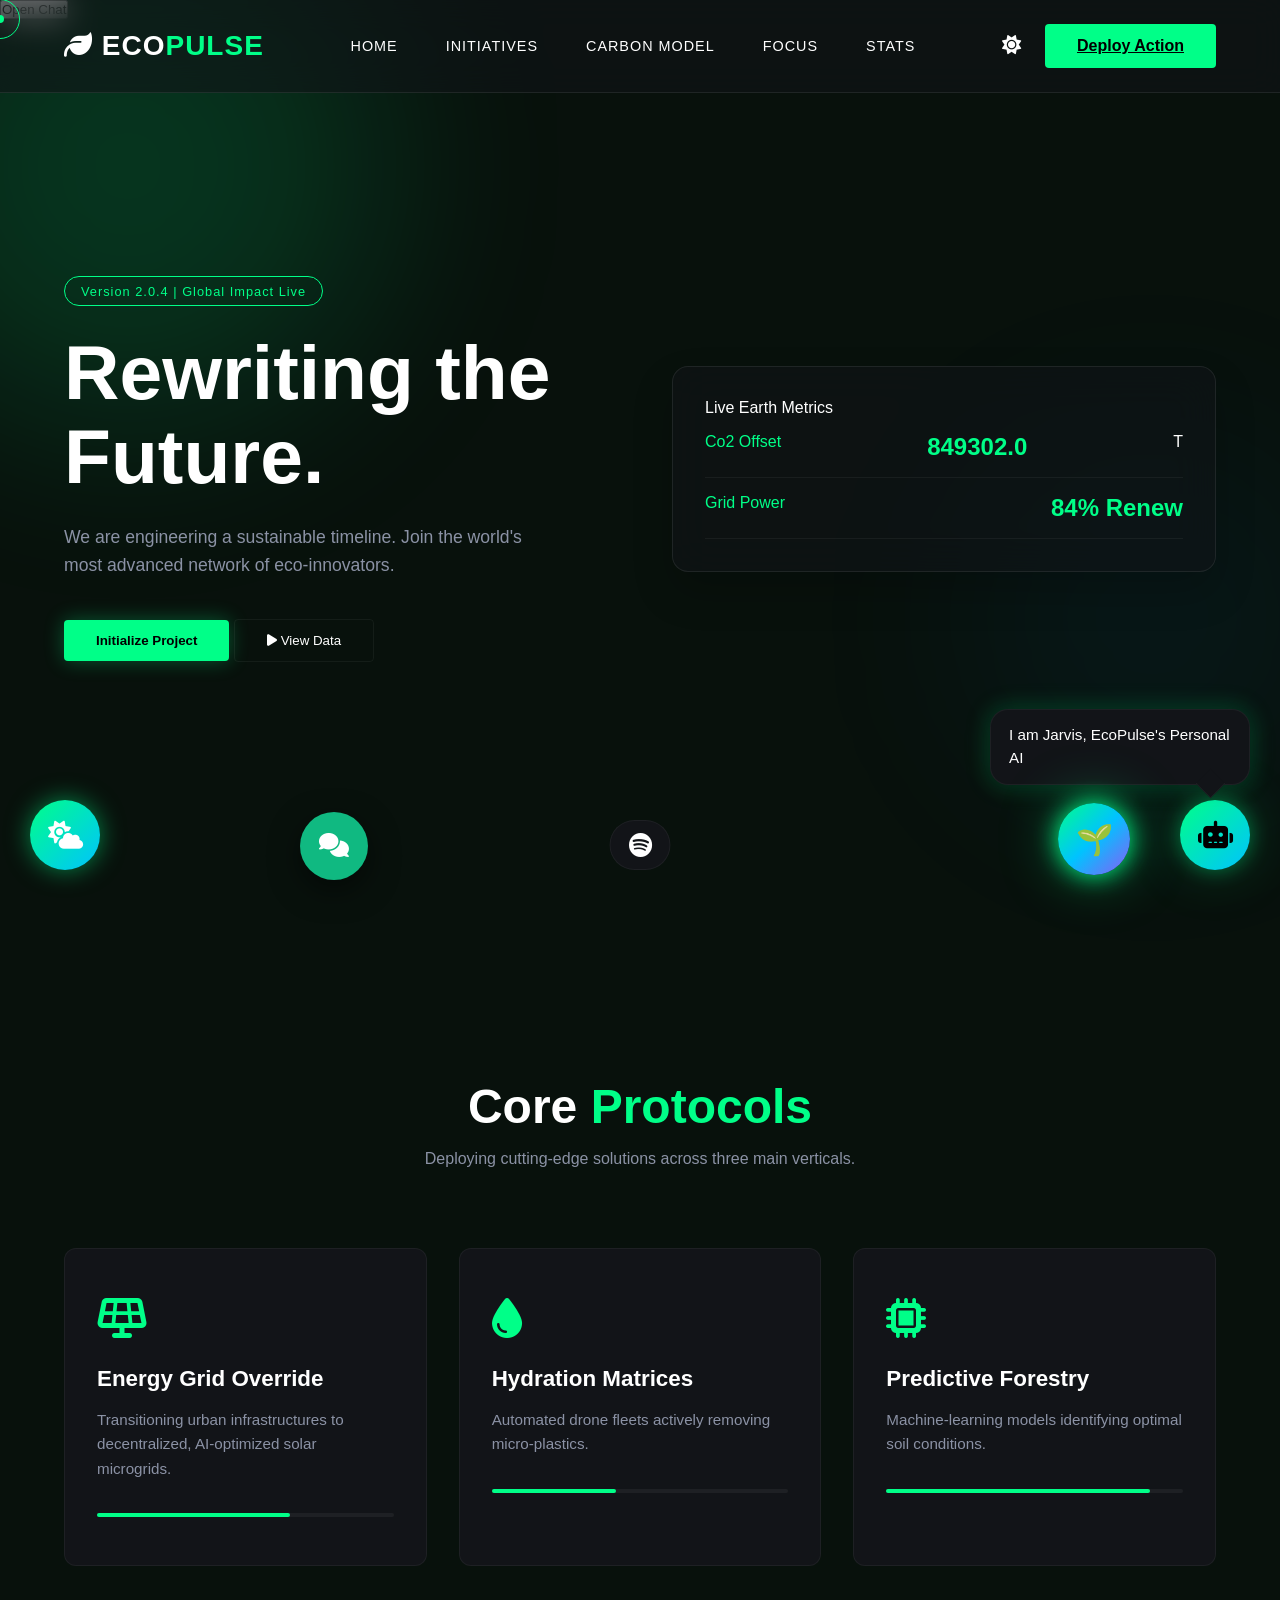
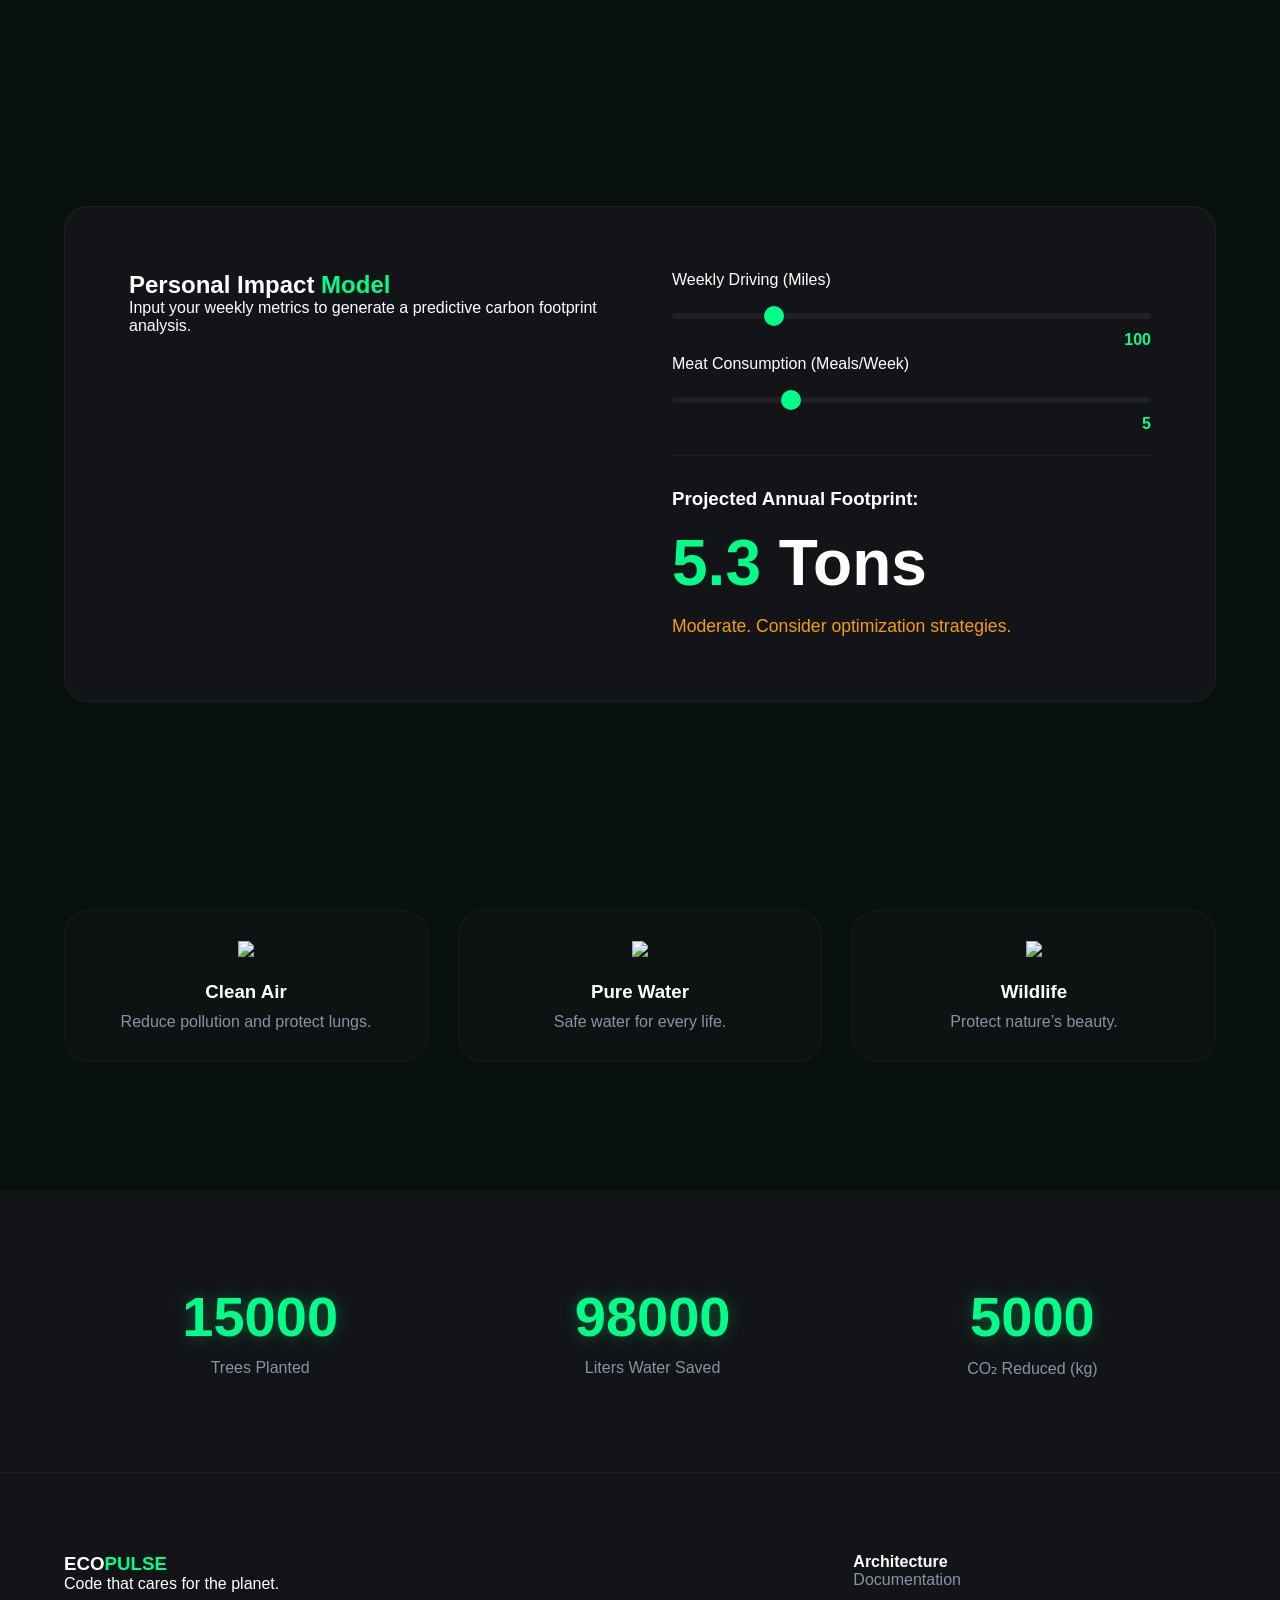
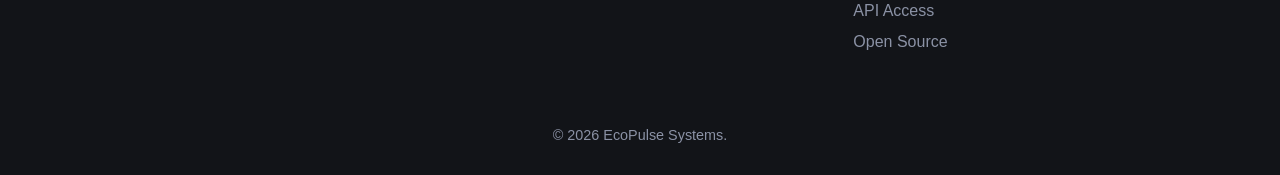
==== commit 8bbc32ae: "initial" ====
--- a/index.html
+++ b/index.html
@@ -3601,6 +3601,218 @@
 
 }
 </style>
+<style>
+*{margin:0;padding:0;box-sizing:border-box;font-family:Inter,Arial,sans-serif;}
+:root{
+--bg:#08110c;--card:rgba(20,255,120,.08);--border:rgba(20,255,120,.25);
+--text:#fff;--accent:#00ff88;--accent2:#00c3ff;--accent3:#8b5cf6;
+}
+body.light{
+--bg:#eefcf3;--card:rgba(255,255,255,.55);--border:rgba(0,180,100,.25);--text:#111;
+}
+body{
+background:var(--bg);min-height:100vh;color:var(--text);transition:.4s;overflow:hidden;
+}
+#aiLauncher{
+position:fixed;right:150px;bottom:25px;width:72px;height:72px;border:none;border-radius:50%;
+cursor:pointer;z-index:10000;font-size:30px;color:#fff;
+background:linear-gradient(135deg,var(--accent),var(--accent2),var(--accent3));
+box-shadow:0 0 25px var(--accent),0 0 60px rgba(0,255,136,.4);
+animation:float 3s ease-in-out infinite;
+}
+@keyframes float{50%{transform:translateY(-10px)}}
+
+#aiPopup{
+position:fixed;right:25px;bottom:110px;width:min(95vw,950px);height:min(85vh,800px);
+opacity:0;pointer-events:none;transform:translateY(30px) scale(.9);
+transition:.45s cubic-bezier(.2,.9,.2,1);z-index:9998;
+}
+#aiPopup.show{opacity:1;pointer-events:auto;transform:translateY(0) scale(1);}
+
+.popupHeader{
+display:flex;justify-content:space-between;align-items:center;
+padding:15px 20px;background:rgba(255,255,255,.08);
+backdrop-filter:blur(30px);
+border:1px solid var(--border);
+border-radius:30px 30px 0 0;
+}
+#closeAI{
+width:40px;height:40px;border:none;border-radius:50%;cursor:pointer;
+background:rgba(255,255,255,.1);color:var(--text);font-size:18px;
+}
+.container{width:100%;height:calc(100% - 72px);}
+.glass{
+height:100%;overflow:auto;
+backdrop-filter:blur(30px);
+background:var(--card);
+border:1px solid var(--border);
+border-top:none;
+border-radius:0 0 30px 30px;
+padding:25px;
+}
+.header{display:flex;justify-content:space-between;align-items:center;margin-bottom:20px;}
+.logo{font-size:28px;font-weight:700;}.searchBox{display:flex;gap:10px;margin-bottom:20px;}
+.searchBox input{
+flex:1;padding:18px;border:none;outline:none;border-radius:18px;
+background:rgba(255,255,255,.08);color:var(--text);
+}
+.searchBox button{
+padding:18px 24px;border:none;border-radius:18px;cursor:pointer;font-weight:700;
+background:linear-gradient(135deg,var(--accent),var(--accent2));
+}
+textarea{
+width:100%;height:180px;resize:none;padding:20px;border:none;outline:none;
+border-radius:20px;background:rgba(255,255,255,.08);color:var(--text);margin-bottom:20px;
+}
+.result{
+padding:20px;border-radius:20px;background:rgba(255,255,255,.05);
+min-height:150px;white-space:pre-wrap;line-height:1.7;
+}
+.quick{display:flex;gap:10px;flex-wrap:wrap;margin-bottom:20px;}
+.quick button{
+padding:10px 15px;border:none;border-radius:20px;cursor:pointer;
+background:rgba(255,255,255,.08);color:var(--text);
+}
+.orbWrap{
+position:fixed;inset:0;display:flex;justify-content:center;align-items:center;
+background:rgba(0,0,0,.3);backdrop-filter:blur(20px);
+opacity:0;pointer-events:none;transition:.5s;z-index:99999;
+}
+.orbWrap.show{opacity:1;pointer-events:auto;}
+.orb{width:180px;height:180px;position:relative;}
+.ring{position:absolute;inset:0;border-radius:50%;}
+.r1{border:3px solid var(--accent);animation:spin 8s linear infinite;}
+.r2{border:3px solid var(--accent2);transform:scale(.8);animation:spinReverse 6s linear infinite;}
+.r3{border:3px solid var(--accent3);transform:scale(.6);animation:spin 4s linear infinite;}
+.core{
+position:absolute;width:70px;height:70px;left:50%;top:50%;
+transform:translate(-50%,-50%);border-radius:50%;
+background:linear-gradient(135deg,var(--accent),var(--accent2),var(--accent3));
+box-shadow:0 0 50px var(--accent),0 0 100px var(--accent2);
+animation:pulse 2s infinite;
+}
+.status{margin-top:260px;position:absolute;text-align:center;}
+@keyframes pulse{50%{transform:translate(-50%,-50%) scale(1.2)}}
+@keyframes spin{to{transform:rotate(360deg)}}
+@keyframes spinReverse{to{transform:rotate(-360deg)}}
+@media(max-width:768px){
+#aiPopup{left:10px;right:10px;width:auto;height:85vh;bottom:90px;}
+}
+</style>
+</head>
+<body>
+
+<button id="aiLauncher" onclick="toggleAI()">🌱</button>
+
+<div class="orbWrap" id="orbWrap">
+<div class="orb">
+<div class="ring r1"></div><div class="ring r2"></div><div class="ring r3"></div><div class="core"></div>
+</div>
+<div class="status">
+<h2 id="stateTitle">Thinking...</h2>
+<p id="stateDesc">Understanding request</p>
+</div>
+</div>
+
+<div id="aiPopup">
+<div class="popupHeader">
+<button id="closeAI" onclick="toggleAI()">✕</button>
+</div>
+
+<div class="container">
+<div class="glass">
+<div class="header">
+
+</div>
+
+<div class="searchBox">
+<input id="command" placeholder="Ask anything...">
+<button onclick="runCommand()">Ask AI</button>
+</div>
+
+<div class="quick">
+<button onclick="setCmd('open youtube')">YouTube</button>
+<button onclick="setCmd('open google')">Google</button>
+<button onclick="setCmd('summarize text')">Summarize</button>
+<button onclick="setCmd('fix grammar')">Grammar</button>
+</div>
+
+<textarea id="userText" placeholder="Paste article, code, essay or notes here..."></textarea>
+<div class="result" id="result">Welcome to Go Green Intel.</div>
+</div>
+</div>
+</div>
+
+<script>
+const orb=document.getElementById("orbWrap");
+function toggleAI(){document.getElementById("aiPopup").classList.toggle("show");}
+function showOrb(t,d){stateTitle.textContent=t;stateDesc.textContent=d;orb.classList.add("show");}
+function hideOrb(){orb.classList.remove("show");}
+function sleep(ms){return new Promise(r=>setTimeout(r,ms));}
+async function animation(){
+showOrb("Understanding","Reading your request");
+await sleep(800);
+showOrb("Analyzing","Checking information");
+await sleep(1000);
+showOrb("Thinking","Generating response");
+await sleep(1400);
+showOrb("Done","Response ready");
+await sleep(400);
+hideOrb();
+}
+function setCmd(text){command.value=text;}async function callAI(prompt){
+return "AI Placeholder Response\n\nPrompt:\n"+prompt+"\n\nConnect your API later.";
+}
+async function runCommand(){
+const cmd=command.value.toLowerCase();
+const text=userText.value;
+await animation();
+
+
+const sites={
+youtube:"https://youtube.com",
+google:"https://google.com",
+github:"https://github.com",
+chatgpt:"https://chatgpt.com",
+instagram:"https://instagram.com",
+facebook:"https://facebook.com",
+x:"https://x.com",
+twitter:"https://x.com",
+reddit:"https://reddit.com",
+spotify:"https://spotify.com",
+netflix:"https://netflix.com",
+amazon:"https://amazon.com",
+wikipedia:"https://wikipedia.org",
+linkedin:"https://linkedin.com",
+discord:"https://discord.com",
+gmail:"https://mail.google.com"
+};
+
+for(const site in sites){
+if(cmd.includes("open "+site)){
+window.open(sites[site],"_blank");
+return;
+}
+}
+
+if(cmd.startsWith("open ")){
+let site=cmd.replace("open ","").trim();
+window.open("https://"+site+".com","_blank");
+return;
+}
+
+
+if(cmd.includes("fix grammar")){
+result.textContent=text.replace(/\bi\b/g,"I");
+return;
+}
+if(cmd.includes("summarize")){
+result.textContent=text.substring(0,300)+"...";
+return;
+}
+result.textContent=await callAI(cmd+"\n\n"+text);
+}
+</script>
 <body>
 
 <div class="cursor-dot"></div>
